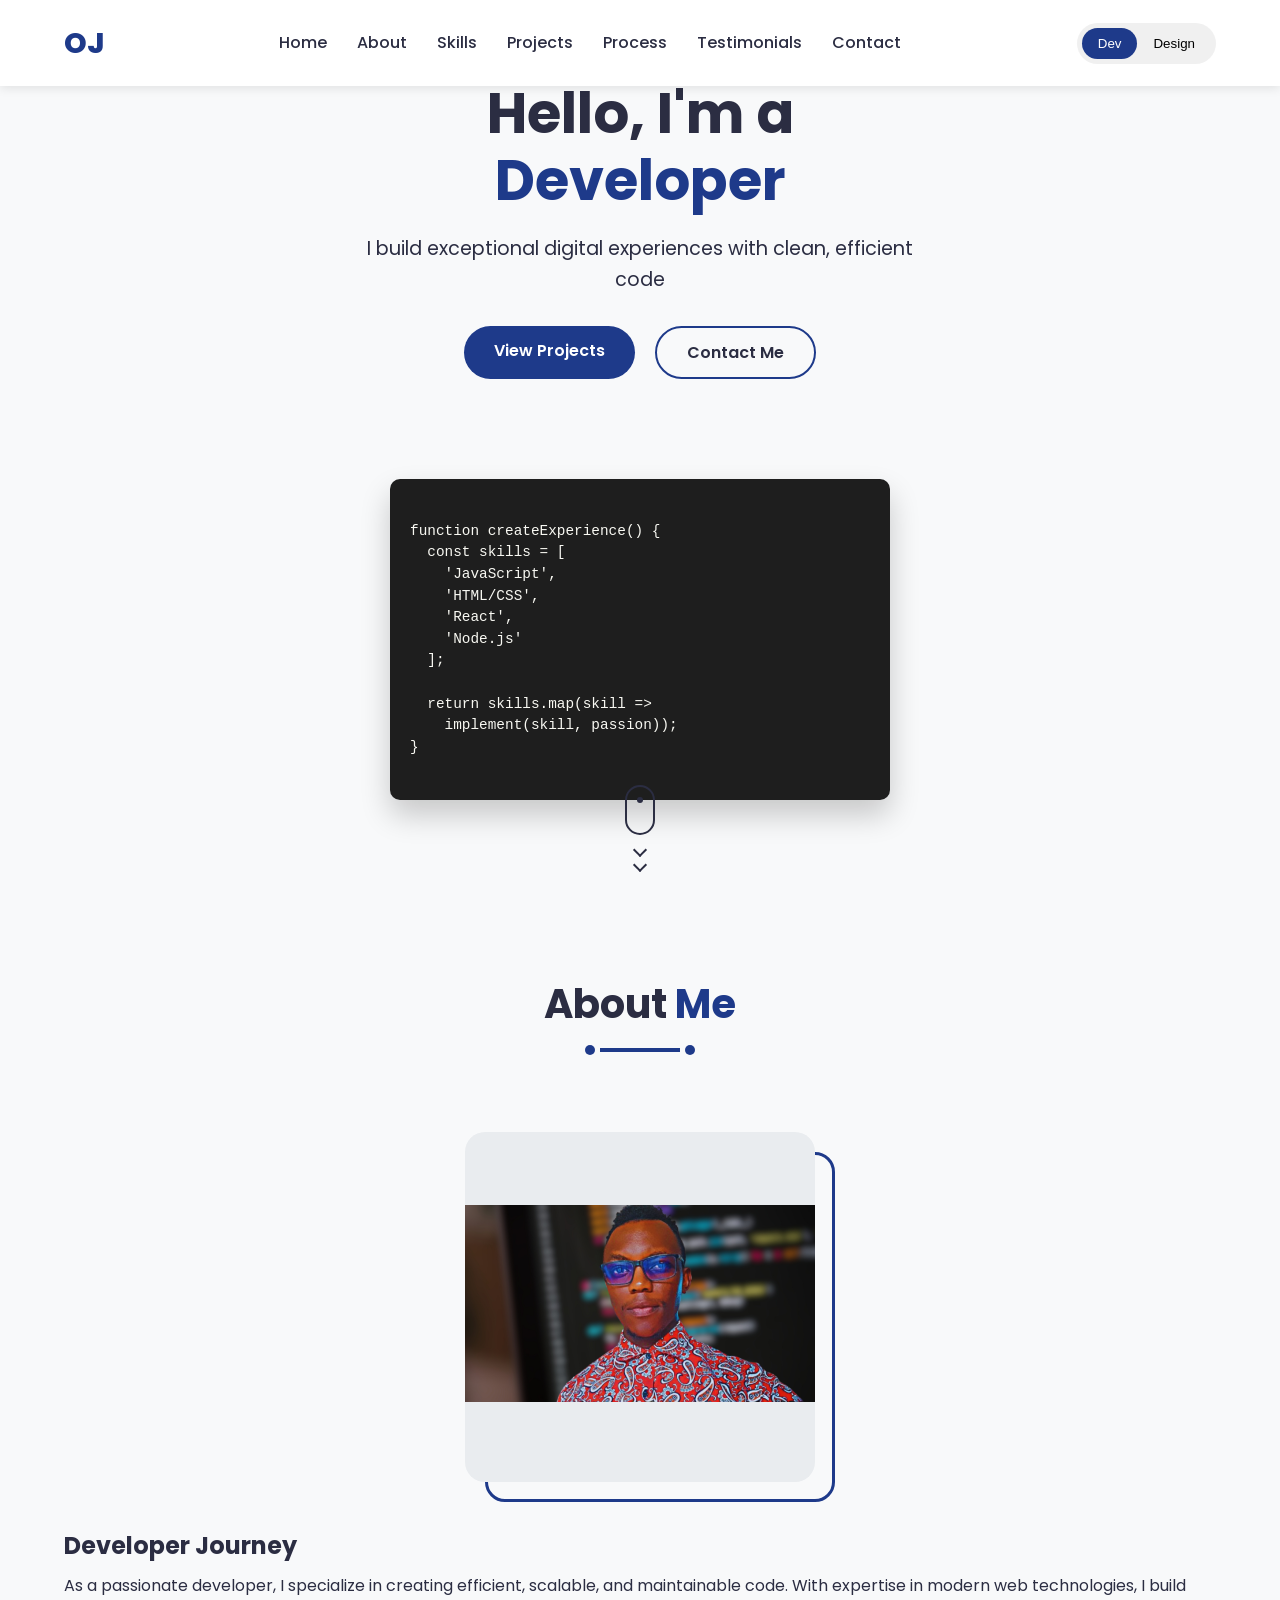
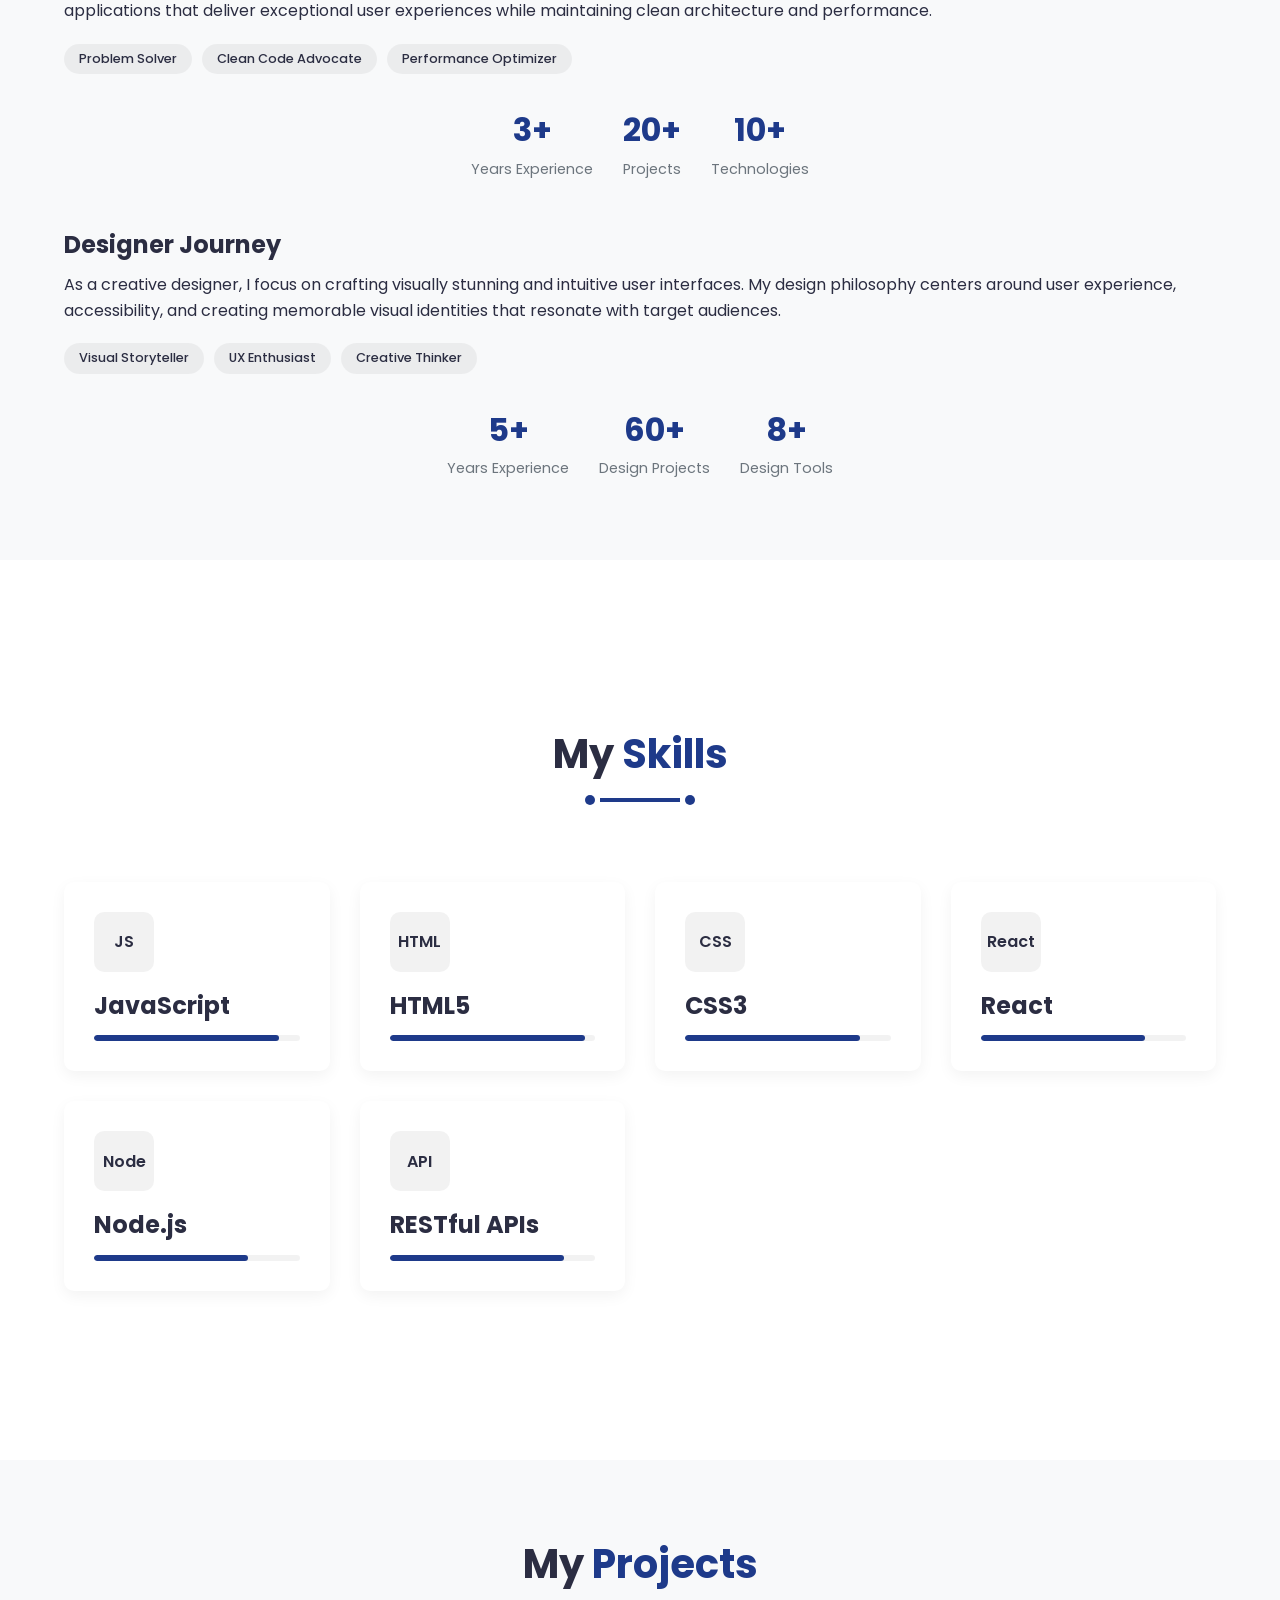
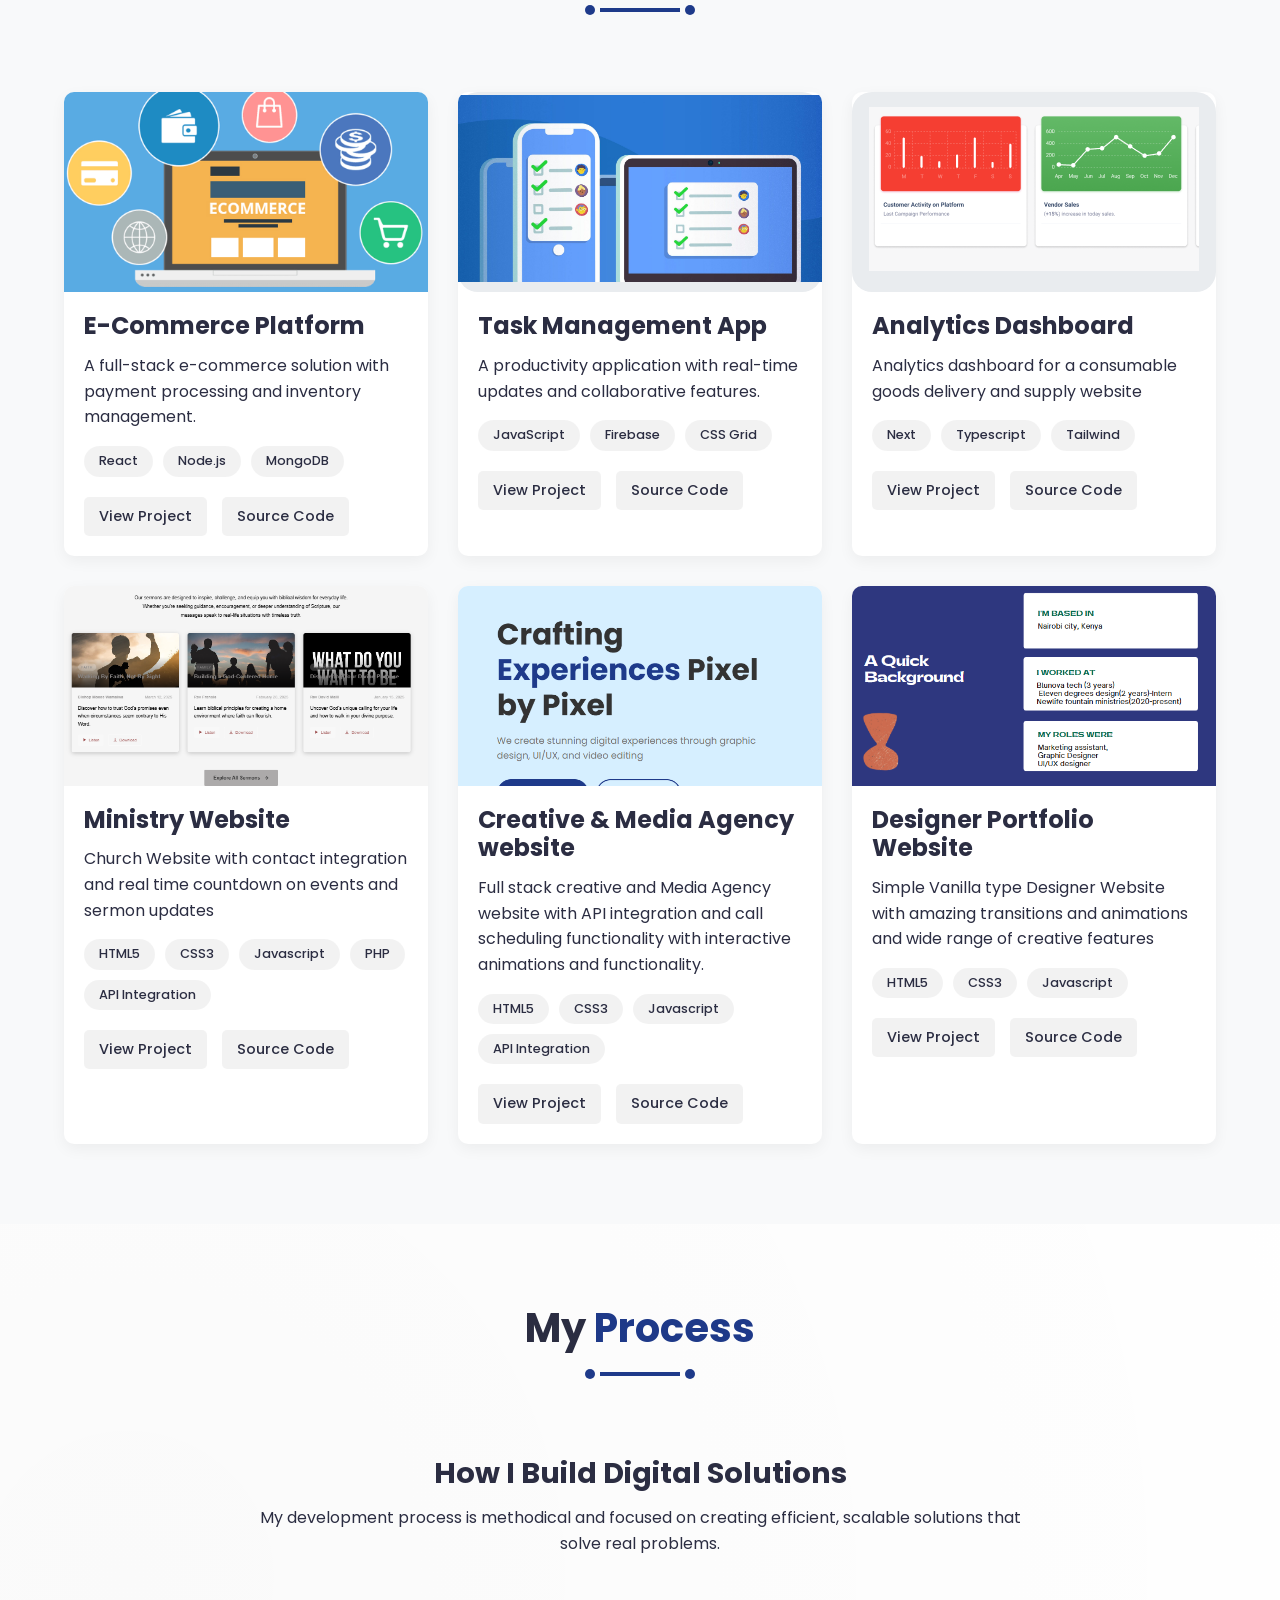
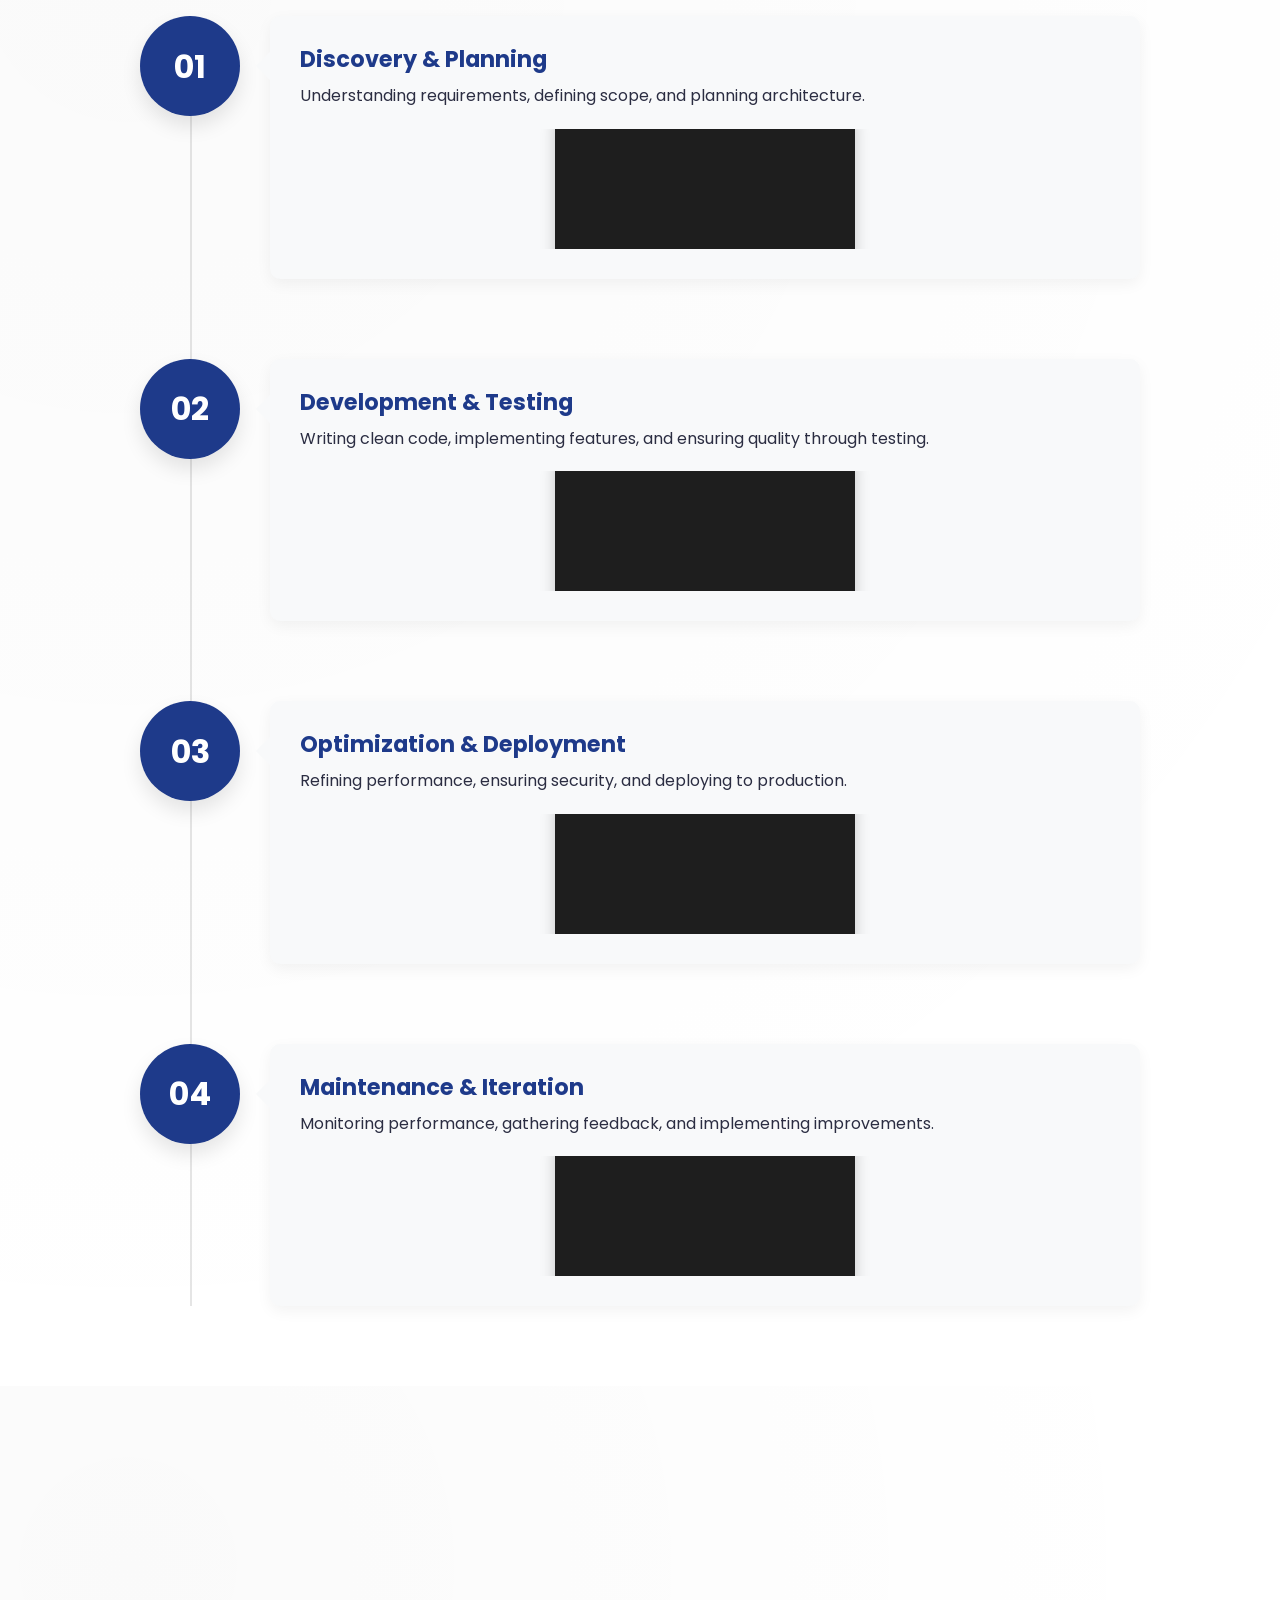
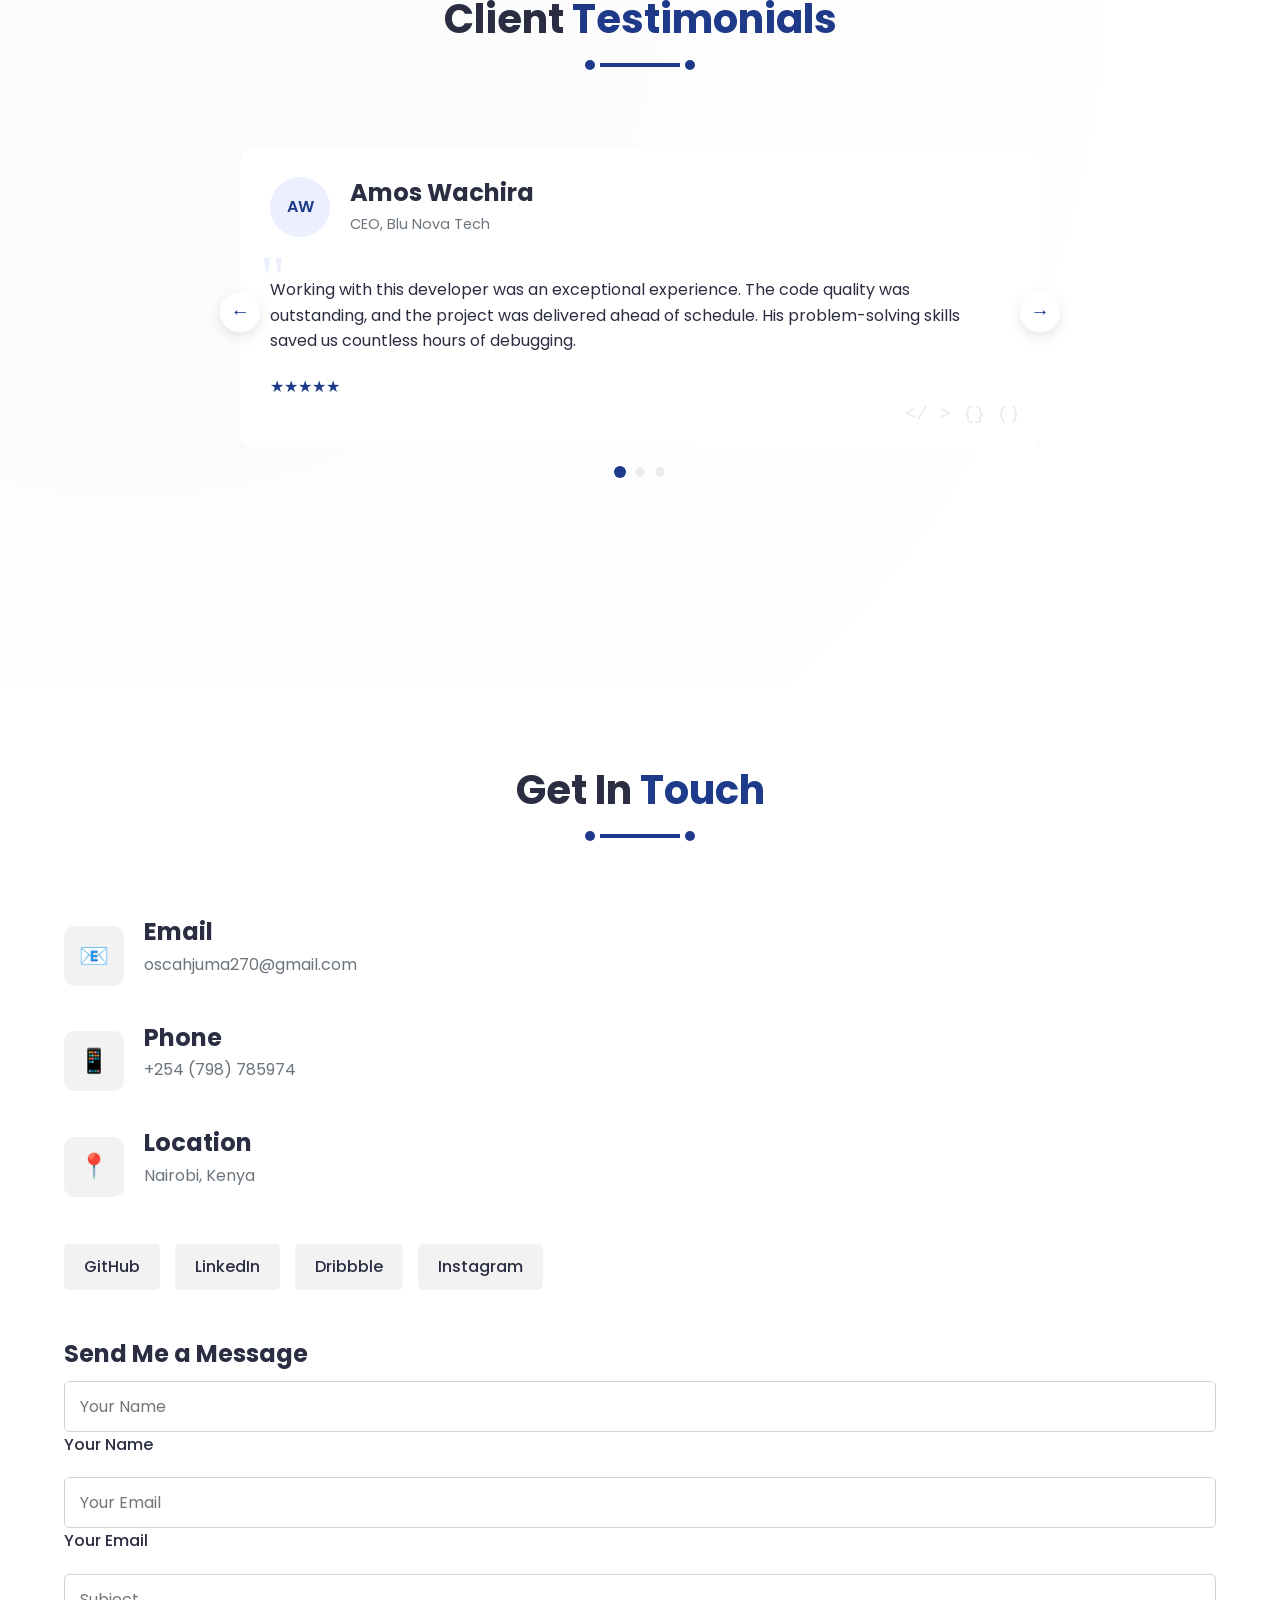
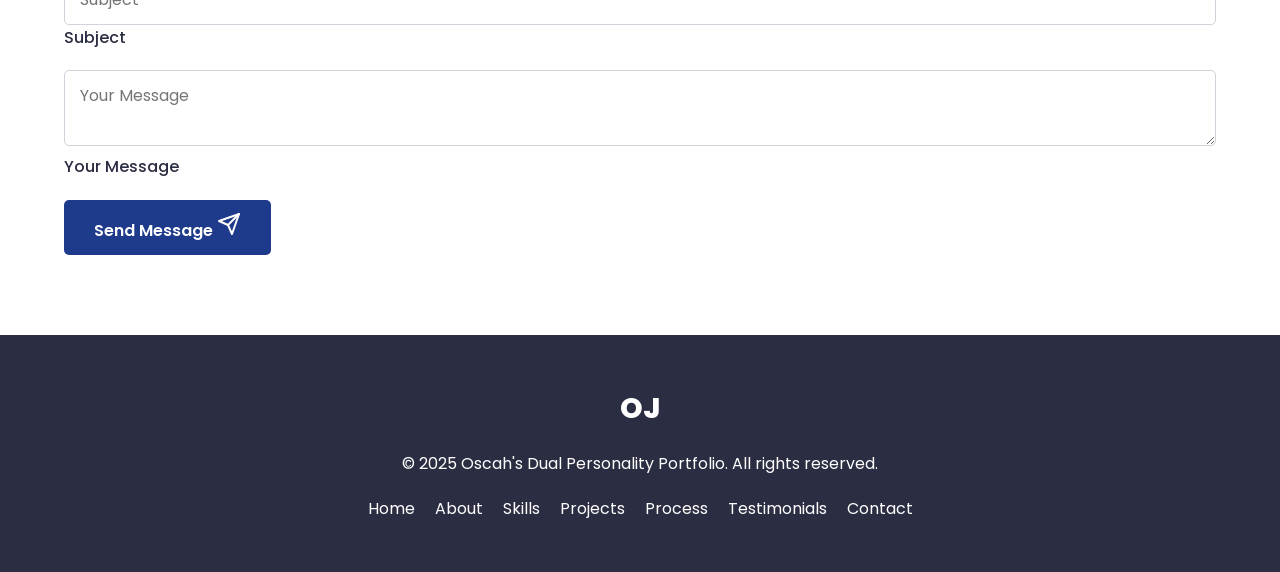
==== index.html @ 63c2fdbe "Add social accounts" ====
<!DOCTYPE html>
<html lang="en">
<head>
    <meta charset="UTF-8">
    <meta name="viewport" content="width=device-width, initial-scale=1.0">
    <title>Oscah's Dual Personality Portfolio</title>
    <link rel="stylesheet" href="./css/styles.css">
    <link rel="preconnect" href="https://fonts.googleapis.com">
    <link rel="preconnect" href="https://fonts.gstatic.com" crossorigin>
    <link href="https://fonts.googleapis.com/css2?family=Poppins:wght@300;400;500;600;700;800&display=swap" rel="stylesheet">
    <link rel="icon" href="Assets/icon/oj icon.png" type="image/png">
    <link rel="apple-touch-icon" href="Assets/icon/oj icon.png">
</head>
<body>
    <!-- Navigation -->
    <nav class="main-nav">
        <div class="logo">OJ</div>
        <div class="nav-toggle">
            <span></span>
            <span></span>
            <span></span>
        </div>
        <ul class="nav-links">
            <li><a href="#hero">Home</a></li>
            <li><a href="#about">About</a></li>
            <li><a href="#skills">Skills</a></li>
            <li><a href="#projects">Projects</a></li>
            <li><a href="#process">Process</a></li>
            <li><a href="#testimonials">Testimonials</a></li>
            <li><a href="#contact">Contact</a></li>
        </ul>
        <div class="persona-toggle">
            <button class="toggle-btn active" data-persona="developer">Dev</button>
            <button class="toggle-btn" data-persona="designer">Design</button>
        </div>
    </nav>

    <!-- Hero Section -->
    <section id="hero" class="hero-section">
        <div class="hero-content">
            <div class="hero-text developer-content active">
                <h1>Hello, I'm a <span class="highlight">Developer</span></h1>
                <p>I build exceptional digital experiences with clean, efficient code</p>
                <div class="hero-cta">
                    <a href="#projects" class="primary-btn">View Projects</a>
                    <a href="#contact" class="secondary-btn">Contact Me</a>
                </div>
            </div>
            <div class="hero-text designer-content">
                <h1>Hello, I'm a <span class="highlight">Designer</span></h1>
                <p>I craft beautiful, intuitive interfaces that users love</p>
                <div class="hero-cta">
                    <a href="#projects" class="primary-btn">View Designs</a>
                    <a href="#contact" class="secondary-btn">Contact Me</a>
                </div>
            </div>
        </div>
        <div class="hero-visual">
            <div class="developer-visual active">
                <div class="code-block">
                    <pre><code>
function createExperience() {
  const skills = [
    'JavaScript', 
    'HTML/CSS',
    'React', 
    'Node.js'
  ];
  
  return skills.map(skill => 
    implement(skill, passion));
}
                    </code></pre>
                </div>
            </div>
            <div class="designer-visual">
                <div class="design-elements">
                    <div class="color-palette">
                        <span class="color-dot" style="background-color: #ff6b6b;"></span>
                        <span class="color-dot" style="background-color: #4ecdc4;"></span>
                        <span class="color-dot" style="background-color: #ffbe0b;"></span>
                    </div>
                    <div class="shape-element"></div>
                </div>
            </div>
        </div>
        <div class="scroll-indicator">
            <div class="mouse">
                <div class="wheel"></div>
            </div>
            <div class="arrow">
                <span></span>
                <span></span>
            </div>
        </div>
    </section>

    <!-- About Section -->
    <section id="about" class="about-section">
        <div class="section-header">
            <h2>About <span class="highlight">Me</span></h2>
            <div class="section-divider"></div>
        </div>
        <div class="about-content">
            <div class="about-image">
    <div class="image-container developer-content active">
        <div class="image-placeholder">
            <span><img src="./Assets/images/developer side.png" alt="developer"></span>
        </div>
        <div class="image-decoration"></div>
    </div>
    <div class="image-container designer-content">
        <div class="image-placeholder">
            <span><img src="./Assets/images/design side.png" alt="designer"></span>
        </div>
        <div class="image-decoration designer-decoration"></div>
    </div>
</div>
                <div class="developer-content active">
                    <h3>Developer Journey</h3>
                    <p>As a passionate developer, I specialize in creating efficient, scalable, and 
                        maintainable code. With expertise in modern web technologies, I build applications 
                        that deliver exceptional user experiences while maintaining clean architecture and 
                        performance.
                    </p>
                    <div class="about-tags">
                        <span class="tag">Problem Solver</span>
                        <span class="tag">Clean Code Advocate</span>
                        <span class="tag">Performance Optimizer</span>
                    </div>
                    <div class="about-stats">
                        <div class="stat">
                            <span class="stat-number">3+</span>
                            <span class="stat-label">Years Experience</span>
                        </div>
                        <div class="stat">
                            <span class="stat-number">20+</span>
                            <span class="stat-label">Projects</span>
                        </div>
                        <div class="stat">
                            <span class="stat-number">10+</span>
                            <span class="stat-label">Technologies</span>
                        </div>
                    </div>
                </div>
                <div class="designer-content">
                    <h3>Designer Journey</h3>
                    <p>As a creative designer, I focus on crafting visually stunning and intuitive user interfaces. My design philosophy centers around user experience, accessibility, and creating memorable visual identities that resonate with target audiences.</p>
                    <div class="about-tags">
                        <span class="tag">Visual Storyteller</span>
                        <span class="tag">UX Enthusiast</span>
                        <span class="tag">Creative Thinker</span>
                    </div>
                    <div class="about-stats">
                        <div class="stat">
                            <span class="stat-number">5+</span>
                            <span class="stat-label">Years Experience</span>
                        </div>
                        <div class="stat">
                            <span class="stat-number">60+</span>
                            <span class="stat-label">Design Projects</span>
                        </div>
                        <div class="stat">
                            <span class="stat-number">8+</span>
                            <span class="stat-label">Design Tools</span>
                        </div>
                    </div>
                </div>
            </div>
        </div>
    </section>

    <!-- Skills Section -->
    <section id="skills" class="skills-section">
        <div class="section-header">
            <h2>My <span class="highlight">Skills</span></h2>
            <div class="section-divider"></div>
        </div>
        <div class="skills-content">
            <div class="developer-content active">
                <div class="skills-grid">
                    <div class="skill-card">
                        <div class="skill-icon">JS</div>
                        <h3>JavaScript</h3>
                        <div class="skill-bar">
                            <div class="skill-progress" style="width: 90%"></div>
                        </div>
                    </div>
                    <div class="skill-card">
                        <div class="skill-icon">HTML</div>
                        <h3>HTML5</h3>
                        <div class="skill-bar">
                            <div class="skill-progress" style="width: 95%"></div>
                        </div>
                    </div>
                    <div class="skill-card">
                        <div class="skill-icon">CSS</div>
                        <h3>CSS3</h3>
                        <div class="skill-bar">
                            <div class="skill-progress" style="width: 85%"></div>
                        </div>
                    </div>
                    <div class="skill-card">
                        <div class="skill-icon">React</div>
                        <h3>React</h3>
                        <div class="skill-bar">
                            <div class="skill-progress" style="width: 80%"></div>
                        </div>
                    </div>
                    <div class="skill-card">
                        <div class="skill-icon">Node</div>
                        <h3>Node.js</h3>
                        <div class="skill-bar">
                            <div class="skill-progress" style="width: 75%"></div>
                        </div>
                    </div>
                    <div class="skill-card">
                        <div class="skill-icon">API</div>
                        <h3>RESTful APIs</h3>
                        <div class="skill-bar">
                            <div class="skill-progress" style="width: 85%"></div>
                        </div>
                    </div>
                </div>
            </div>
            <div class="designer-content">
                <div class="skills-grid">
                    <div class="skill-card">
                        <div class="skill-icon">UI</div>
                        <h3>UI Design</h3>
                        <div class="skill-bar">
                            <div class="skill-progress" style="width: 90%"></div>
                        </div>
                    </div>
                    <div class="skill-card">
                        <div class="skill-icon">UX</div>
                        <h3>UX Research</h3>
                        <div class="skill-bar">
                            <div class="skill-progress" style="width: 85%"></div>
                        </div>
                    </div>
                    <div class="skill-card">
                        <div class="skill-icon">Fg</div>
                        <h3>Figma</h3>
                        <div class="skill-bar">
                            <div class="skill-progress" style="width: 95%"></div>
                        </div>
                    </div>
                    <div class="skill-card">
                        <div class="skill-icon">Ps</div>
                        <h3>Photoshop</h3>
                        <div class="skill-bar">
                            <div class="skill-progress" style="width: 80%"></div>
                        </div>
                    </div>
                    <div class="skill-card">
                        <div class="skill-icon">Ty</div>
                        <h3>Typography</h3>
                        <div class="skill-bar">
                            <div class="skill-progress" style="width: 85%"></div>
                        </div>
                    </div>
                    <div class="skill-card">
                        <div class="skill-icon">Br</div>
                        <h3>Branding</h3>
                        <div class="skill-bar">
                            <div class="skill-progress" style="width: 75%"></div>
                        </div>
                    </div>
                </div>
            </div>
        </div>
    </section>

    <!-- Projects Section -->
    <section id="projects" class="projects-section">
        <div class="section-header">
            <h2>My <span class="highlight">Projects</span></h2>
            <div class="section-divider"></div>
        </div>
        <div class="projects-content">
            <div class="developer-content active">
                <div class="projects-grid">
                    <div class="project-card">
                        <div class="project-image">
                            <div class="image-placeholder">
                                <span><img src="./Assets/images/projects/ecommerce.jpg" alt="ecommerce"></span>
                            </div>
                        </div>
                        <div class="project-info">
                            <h3>E-Commerce Platform</h3>
                            <p>A full-stack e-commerce solution with payment processing and inventory management.</p>
                            <div class="project-tags">
                                <span class="tag">React</span>
                                <span class="tag">Node.js</span>
                                <span class="tag">MongoDB</span>
                            </div>
                            <div class="project-links">
                                <a href="#" class="project-link">View Project</a>
                                <a href="#" class="project-link">Source Code</a>
                            </div>
                        </div>
                    </div>
                    <div class="project-card">
                        <div class="project-image">
                            <div class="image-placeholder">
                                <span><img src="./Assets/images/projects/tasks.jpg" alt=""></span>
                            </div>
                        </div>
                        <div class="project-info">
                            <h3>Task Management App</h3>
                            <p>A productivity application with real-time updates and collaborative features.</p>
                            <div class="project-tags">
                                <span class="tag">JavaScript</span>
                                <span class="tag">Firebase</span>
                                <span class="tag">CSS Grid</span>
                            </div>
                            <div class="project-links">
                                <a href="#" class="project-link">View Project</a>
                                <a href="#" class="project-link">Source Code</a>
                            </div>
                        </div>
                    </div>
                    <div class="project-card">
                        <div class="project-image">
                            <div class="image-placeholder">
                                <span><img src="Assets/images/projects/analytics.png" alt=""></span>
                            </div>
                        </div>
                        <div class="project-info">
                            <h3>Analytics Dashboard</h3>
                            <p>Analytics dashboard for a consumable goods delivery and supply website</p>
                            <div class="project-tags">
                                <span class="tag">Next</span>
                                <span class="tag">Typescript</span>
                                <span class="tag">Tailwind</span>
                            </div>
                            <div class="project-links">
                                <a href="#" class="project-link">View Project</a>
                                <a href="#" class="project-link">Source Code</a>
                            </div>
                        </div>
                    </div>
                    <div class="project-card">
                        <div class="project-image">
                            <div class="image-placeholder">
                                <span><img src="Assets/images/projects/church1.png" alt=""></span>
                            </div>
                        </div>
                        <div class="project-info">
                            <h3>Ministry Website</h3>
                            <p>Church Website with contact integration and real time countdown on events and sermon updates</p>
                            <div class="project-tags">
                                <span class="tag">HTML5</span>
                                <span class="tag">CSS3</span>
                                <span class="tag">Javascript</span>
                                <span class="tag">PHP</span>
                                <span class="tag">API Integration</span>
                            </div>
                            <div class="project-links">
                                <a href="#" class="project-link">View Project</a>
                                <a href="#" class="project-link">Source Code</a>
                            </div>
                        </div>
                    </div>
                    <div class="project-card">
                        <div class="project-image">
                            <div class="image-placeholder">
                                <span><img src="Assets/images/projects/pux.png" alt=""></span>
                            </div>
                        </div>
                        <div class="project-info">
                            <h3>Creative & Media Agency website</h3>
                            <p>Full stack creative and Media Agency website with API integration and call scheduling functionality
                                with interactive animations and functionality.
                            </p>
                            <div class="project-tags">
                                <span class="tag">HTML5</span>
                                <span class="tag">CSS3</span>
                                <span class="tag">Javascript</span>
                                <span class="tag">API Integration</span>
                            </div>
                            <div class="project-links">
                                <a href="#" class="project-link">View Project</a>
                                <a href="#" class="project-link">Source Code</a>
                            </div>
                        </div>
                    </div>
                    <div class="project-card">
                        <div class="project-image">
                            <div class="image-placeholder">
                                <span><img src="Assets/images/projects/portfolio.png" alt=""></span>
                            </div>
                        </div>
                        <div class="project-info">
                            <h3>Designer Portfolio Website</h3>
                            <p>Simple Vanilla type Designer Website with amazing transitions and animations and wide range of creative features

                            </p>
                            <div class="project-tags">
                                <span class="tag">HTML5</span>
                                <span class="tag">CSS3</span>
                                <span class="tag">Javascript</span>
                            </div>
                            <div class="project-links">
                                <a href="#" class="project-link">View Project</a>
                                <a href="#" class="project-link">Source Code</a>
                            </div>
                        </div>
                    </div>
                </div>
            </div>
            <div class="designer-content">
                <div class="projects-grid">
                    <div class="project-card">
                        <div class="project-image">
                            <div class="image-placeholder">
                                <span><img src="Assets/images/projects/neemashop.png" alt=""></span>
                            </div>
                        </div>
                        <div class="project-info">
                            <h3>Mobile App UI Design</h3>
                            <p>A comprehensive UI design for an E-Commerce mobile application.</p>
                            <div class="project-tags">
                                <span class="tag">UI Design</span>
                                <span class="tag">Figma</span>
                                <span class="tag">Prototyping</span>
                            </div>
                            <div class="project-links">
                                <a href="#" class="project-link">View Design</a>
                                <a href="#" class="project-link">Case Study</a>
                            </div>
                        </div>
                    </div>
                    <div class="project-card">
                        <div class="project-image">
                            <div class="image-placeholder">
                                <span><img src="Assets/images/projects/image.png" alt=""></span>
                            </div>
                        </div>
                        <div class="project-info">
                            <h3>Brand Identity</h3>
                            <p>Complete brand identity design for a sustainable Creative & Media Agency.</p>
                            <div class="project-tags">
                                <span class="tag">Branding</span>
                                <span class="tag">Logo Design</span>
                                <span class="tag">Typography</span>
                            </div>
                            <div class="project-links">
                                <a href="#" class="project-link">View Design</a>
                                <a href="#" class="project-link">Case Study</a>
                            </div>
                        </div>
                    </div>
                    <div class="project-card">
                        <div class="project-image">
                            <div class="image-placeholder">
                                <span><img src="Assets/images/projects/church1.png" alt=""></span>
                            </div>
                        </div>
                        <div class="project-info">
                            <h3>Ministry Website Redesign</h3>
                            <p>UX/UI redesign for a church platform focusing on better congregation interactivity and participation
                                
                            </p>
                            <div class="project-tags">
                                <span class="tag">UX Research</span>
                                <span class="tag">Wireframing</span>
                                <span class="tag">UI Design</span>
                            </div>
                            <div class="project-links">
                                <a href="#" class="project-link">View Design</a>
                                <a href="#" class="project-link">Case Study</a>
                            </div>
                        </div>
                    </div>
                    <div class="project-card">
                        <div class="project-image">
                            <div class="image-placeholder">
                                <span><img src="Assets/images/projects/witz2.png" alt=""></span>
                            </div>
                        </div>
                        <div class="project-info">
                            <h3>Consumable goods supply chain web design</h3>
                            <p>UX/UI design for a consumable goods supply chain website connecting suppliers to vendors and customers
                                with ease in interactivity for the customer and well laid customer journey throughout the website.   
                            </p>
                            <div class="project-tags">
                                <span class="tag">UX Research</span>
                                <span class="tag">Wireframing</span>
                                <span class="tag">UI Design</span>
                            </div>
                            <div class="project-links">
                                <a href="#" class="project-link">View Design</a>
                                <a href="#" class="project-link">Case Study</a>
                            </div>
                        </div>
                    </div>
                    <div class="project-card">
                        <div class="project-image">
                            <div class="image-placeholder">
                                <span><img src="./Assets/images/projects/coming.png" alt=""></span>
                            </div>
                        </div>
                        <div class="project-info">
                            <h3>Custom Poster design</h3>
                            <p>Poster for crypto service web outlining the coming soon of the network through an engaging modern style 
                                custom tailored poster - NO TEMPLATE.     
                            </p>
                            <div class="project-tags">
                                <span class="tag">Graphic Design</span>
                                <span class="tag">Branding</span>
                                <span class="tag">Infographics</span>
                            </div>
                            <div class="project-links">
                                <a href="#" class="project-link">View Design</a>
                                <a href="#" class="project-link">Case Study</a>
                            </div>
                        </div>
                    </div>
                    <div class="project-card">
                        <div class="project-image">
                            <div class="image-placeholder">
                                <span><img src="Assets/images/projects/RDK-jpg.jpg" alt=""></span>
                            </div>
                        </div>
                        <div class="project-info">
                            <h3>Logo Design</h3>
                            <p>Custom tailored logo for a digital rural program website that speaks out it's message
                                to the masses.     
                            </p>
                            <div class="project-tags">
                                <span class="tag">Logo Design</span>
                                <span class="tag">Branding</span>
                                <span class="tag">Graphic Design</span>
                            </div>
                            <div class="project-links">
                                <a href="#" class="project-link">View Design</a>
                                <a href="#" class="project-link">Case Study</a>
                            </div>
                        </div>
                    </div>
                    <div class="project-card">
                        <div class="project-image">
                            <div class="image-placeholder">
                                <span><img src="Assets/images/projects/1.png" alt=""></span>
                            </div>
                        </div>
                        <div class="project-info">
                            <h3>Campaign Poster Design</h3>
                            <p>Multiple campaign poster designs for a hunger hero challenge to ensure no child goes to bed 
                                hungry.     
                            </p>
                            <div class="project-tags">
                                <span class="tag">Graphic Design</span>
                                <span class="tag">Branding</span>
                                <span class="tag">Social Campaign</span>
                            </div>
                            <div class="project-links">
                                <a href="#" class="project-link">View Design</a>
                                <a href="#" class="project-link">Case Study</a>
                            </div>
                        </div>
                    </div>
                    <div class="project-card">
                        <div class="project-image">
                            <div class="image-placeholder">
                                <span><img src="Assets/images/projects/dashboard2.png" alt=""></span>
                            </div>
                        </div>
                        <div class="project-info">
                            <h3>Vendor Dashboard</h3>
                            <p>UI/UX for a vendor dashboard for a supply chain website with modern chart trends and 
                                personalized suggestions based on usage and efficiency.     
                            </p>
                            <div class="project-tags">
                                <span class="tag">UI/UX Design</span>
                                <span class="tag">Prototyping</span>
                                <span class="tag">UX Research</span>
                            </div>
                            <div class="project-links">
                                <a href="#" class="project-link">View Design</a>
                                <a href="#" class="project-link">Case Study</a>
                            </div>
                        </div>
                    </div>
                </div>
            </div>
        </div>
    </section>

    <!-- Work Process Section -->
    <section id="process" class="process-section">
        <div class="section-header">
            <h2>My <span class="highlight">Process</span></h2>
            <div class="section-divider"></div>
        </div>
        <div class="process-content">
            <!-- Developer Process -->
            <div class="developer-content active">
                <div class="process-intro">
                    <h3>How I Build Digital Solutions</h3>
                    <p>My development process is methodical and focused on creating efficient, scalable 
                        solutions that solve real problems.
                    </p>
                </div>
                <div class="process-timeline">
                    <div class="process-step" data-step="1">
                        <div class="step-number">01</div>
                        <div class="step-content">
                            <h4>Discovery & Planning</h4>
                            <p>Understanding requirements, defining scope, and planning architecture.</p>
                            <div class="step-icon">
                                <div class="code-snippet">
                                    <span class="code-line">function planProject() {</span>
                                    <span class="code-line">  analyze(requirements);</span>
                                    <span class="code-line">  define(architecture);</span>
                                    <span class="code-line">}</span>
                                </div>
                            </div>
                        </div>
                    </div>
                    <div class="process-step" data-step="2">
                        <div class="step-number">02</div>
                        <div class="step-content">
                            <h4>Development & Testing</h4>
                            <p>Writing clean code, implementing features, and ensuring quality through testing.</p>
                            <div class="step-icon">
                                <div class="code-snippet">
                                    <span class="code-line">function buildFeature() {</span>
                                    <span class="code-line">  writeCode();</span>
                                    <span class="code-line">  runTests();</span>
                                    <span class="code-line">}</span>
                                </div>
                            </div>
                        </div>
                    </div>
                    <div class="process-step" data-step="3">
                        <div class="step-number">03</div>
                        <div class="step-content">
                            <h4>Optimization & Deployment</h4>
                            <p>Refining performance, ensuring security, and deploying to production.</p>
                            <div class="step-icon">
                                <div class="code-snippet">
                                    <span class="code-line">function deployProject() {</span>
                                    <span class="code-line">  optimize(performance);</span>
                                    <span class="code-line">  launch(product);</span>
                                    <span class="code-line">}</span>
                                </div>
                            </div>
                        </div>
                    </div>
                    <div class="process-step" data-step="4">
                        <div class="step-number">04</div>
                        <div class="step-content">
                            <h4>Maintenance & Iteration</h4>
                            <p>Monitoring performance, gathering feedback, and implementing improvements.</p>
                            <div class="step-icon">
                                <div class="code-snippet">
                                    <span class="code-line">function evolveProduct() {</span>
                                    <span class="code-line">  gatherFeedback();</span>
                                    <span class="code-line">  implementUpdates();</span>
                                    <span class="code-line">}</span>
                                </div>
                            </div>
                        </div>
                    </div>
                </div>
            </div>

            <!-- Designer Process -->
            <div class="designer-content">
                <div class="process-intro">
                    <h3>How I Create Visual Experiences</h3>
                    <p>My design process is creative and user-centered, focusing on crafting beautiful experiences
                         that connect with audiences.
                        </p>
                </div>
                <div class="process-timeline">
                    <div class="process-step" data-step="1">
                        <div class="step-number">01</div>
                        <div class="step-content">
                            <h4>Research & Inspiration</h4>
                            <p>Understanding users, exploring trends, and gathering inspiration.</p>
                            <div class="step-icon">
                                <div class="design-element">
                                    <div class="mood-board">
                                        <span class="inspiration-dot" style="background-color: #ff6b6b;"></span>
                                        <span class="inspiration-dot" style="background-color: #4ecdc4;"></span>
                                        <span class="inspiration-dot" style="background-color: #ffbe0b;"></span>
                                        <span class="inspiration-square"></span>
                                    </div>
                                </div>
                            </div>
                        </div>
                    </div>
                    <div class="process-step" data-step="2">
                        <div class="step-number">02</div>
                        <div class="step-content">
                            <h4>Sketching & Wireframing</h4>
                            <p>Exploring ideas, creating wireframes, and establishing information architecture.</p>
                            <div class="step-icon">
                                <div class="design-element">
                                    <div class="wireframe">
                                        <div class="wireframe-header"></div>
                                        <div class="wireframe-content">
                                            <div class="wireframe-block"></div>
                                            <div class="wireframe-block"></div>
                                        </div>
                                    </div>
                                </div>
                            </div>
                        </div>
                    </div>
                    <div class="process-step" data-step="3">
                        <div class="step-number">03</div>
                        <div class="step-content">
                            <h4>Visual Design & Prototyping</h4>
                            <p>Creating visual designs, refining UI elements, and building interactive prototypes.</p>
                            <div class="step-icon">
                                <div class="design-element">
                                    <div class="prototype">
                                        <div class="prototype-screen"></div>
                                        <div class="prototype-button"></div>
                                    </div>
                                </div>
                            </div>
                        </div>
                    </div>
                    <div class="process-step" data-step="4">
                        <div class="step-number">04</div>
                        <div class="step-content">
                            <h4>Testing & Refinement</h4>
                            <p>Gathering user feedback, making improvements, and finalizing designs.</p>
                            <div class="step-icon">
                                <div class="design-element">
                                    <div class="feedback-element">
                                        <div class="feedback-circle"></div>
                                        <div class="feedback-line"></div>
                                    </div>
                                </div>
                            </div>
                        </div>
                    </div>
                </div>
            </div>
        </div>
    </section>

    <!-- Testimonials Section -->
    <section id="testimonials" class="testimonials-section">
        <div class="section-header">
            <h2>Client <span class="highlight">Testimonials</span></h2>
            <div class="section-divider"></div>
        </div>
        <div class="testimonials-content">
            <div class="developer-content active">
                <div class="testimonials-container">
                    <div class="testimonial-controls">
                        <button class="testimonial-arrow prev-testimonial">←</button>
                        <button class="testimonial-arrow next-testimonial">→</button>
                    </div>
                    <div class="testimonials-slider">
                        <div class="testimonial-card active">
                            <div class="testimonial-header">
                                <div class="testimonial-avatar">
                                    <div class="avatar-placeholder">AW</div>
                                </div>
                                <div class="testimonial-meta">
                                    <h3>Amos Wachira</h3>
                                    <p>CEO, Blu Nova Tech</p>
                                </div>
                            </div>
                            <div class="testimonial-body">
                                <div class="testimonial-quote">"</div>
                                <p>Working with this developer was an exceptional experience. The code quality was 
                                    outstanding, and the project was delivered ahead of schedule. His problem-solving
                                     skills saved us countless hours of debugging.
                                    </p>
                                <div class="testimonial-rating">
                                    <span>★</span><span>★</span><span>★</span><span>★</span><span>★</span>
                                </div>
                            </div>
                            <div class="testimonial-code-decoration">
                                <span>&lt;/<span>
                                <span>></span>
                                <span>{}</span>
                                <span>()</span>
                            </div>
                        </div>
                        <div class="testimonial-card">
                            <div class="testimonial-header">
                                <div class="testimonial-avatar">
                                    <div class="avatar-placeholder">SN</div>
                                </div>
                                <div class="testimonial-meta">
                                    <h3>Stella</h3>
                                    <p>Product Manager, OCN</p>
                                </div>
                            </div>
                            <div class="testimonial-body">
                                <div class="testimonial-quote">"</div>
                                <p>The developer's attention to detail and commitment to clean, maintainable code was
                                     impressive. He not only met our requirements but also suggested improvements
                                      that enhanced the overall product.</p>
                                <div class="testimonial-rating">
                                    <span>★</span><span>★</span><span>★</span><span>★</span><span>★</span>
                                </div>
                            </div>
                            <div class="testimonial-code-decoration">
                                <span>&lt;/<span>
                                <span>></span>
                                <span>{}</span>
                                <span>()</span>
                            </div>
                        </div>
                        <div class="testimonial-card">
                            <div class="testimonial-header">
                                <div class="testimonial-avatar">
                                    <div class="avatar-placeholder">EW</div>
                                </div>
                                <div class="testimonial-meta">
                                    <h3>Edward</h3>
                                    <p>Software Engineer</p>
                                </div>
                            </div>
                            <div class="testimonial-body">
                                <div class="testimonial-quote">"</div>
                                <p>I've worked with many developers, but few have the technical expertise and communication
                                     skills that this developer possesses. He transformed our complex requirements into
                                      elegant, efficient code.</p>
                                <div class="testimonial-rating">
                                    <span>★</span><span>★</span><span>★</span><span>★</span><span>★</span>
                                </div>
                            </div>
                            <div class="testimonial-code-decoration">
                                <span>&lt;/<span>
                                <span>></span>
                                <span>{}</span>
                                <span>()</span>
                            </div>
                        </div>
                    </div>
                    <div class="testimonial-dots">
                        <span class="dot active" data-index="0"></span>
                        <span class="dot" data-index="1"></span>
                        <span class="dot" data-index="2"></span>
                    </div>
                </div>
            </div>
            <div class="designer-content">
                <div class="testimonials-grid">
                    <div class="designer-testimonial">
                        <div class="designer-testimonial-content">
                            <div class="designer-quote-mark">❝</div>
                            <p>The designer's creative vision completely transformed our brand. His ability to understand
                                 our values and translate them into visual elements was remarkable.</p>
                            <div class="designer-client-info">
                                <div class="designer-client-avatar">
                                    <div class="avatar-placeholder">DM</div>
                                </div>
                                <div>
                                    <h3>Dennis Mugambi</h3>
                                    <p>Rural Digital Kenya</p>
                                </div>
                            </div>
                        </div>
                        <div class="designer-testimonial-decoration"></div>
                    </div>
                    <div class="designer-testimonial">
                        <div class="designer-testimonial-content">
                            <div class="designer-quote-mark">❝</div>
                            <p>Working with this designer was a game-changer for our product. His user-centered 
                                approach and attention to detail resulted in a significant increase in user engagement.</p>
                            <div class="designer-client-info">
                                <div class="designer-client-avatar">
                                    <div class="avatar-placeholder">TG</div>
                                </div>
                                <div>
                                    <h3>Titus Gicharu</h3>
                                    <p>Founder, Brandlogs</p>
                                </div>
                            </div>
                        </div>
                        <div class="designer-testimonial-decoration"></div>
                    </div>
                    <div class="designer-testimonial">
                        <div class="designer-testimonial-content">
                            <div class="designer-quote-mark">❝</div>
                            <p>The designer's innovative approach to our website redesign exceeded all expectations.
                                 He has a unique ability to balance aesthetics with functionality.</p>
                            <div class="designer-client-info">
                                <div class="designer-client-avatar">
                                    <div class="avatar-placeholder">MW</div>
                                </div>
                                <div>
                                    <h3>Moses Wamalwa</h3>
                                    <p>Bishop, Newlife Fountain Ministries</p>
                                </div>
                            </div>
                        </div>
                        <div class="designer-testimonial-decoration"></div>
                    </div>
                </div>
            </div>
        </div>
    </section>

    <!-- Contact Section -->
    <section id="contact" class="contact-section">
        <div class="section-header">
            <h2>Get In <span class="highlight">Touch</span></h2>
            <div class="section-divider"></div>
        </div>
        <div class="contact-content">
            <div class="contact-info">
                <div class="contact-item">
                    <div class="contact-icon">📧</div>
                    <div class="contact-detail">
                        <h3>Email</h3>
                        <p>oscahjuma270@gmail.com</p>
                    </div>
                </div>
                <div class="contact-item">
                    <div class="contact-icon">📱</div>
                    <div class="contact-detail">
                        <h3>Phone</h3>
                        <p>+254 (798) 785974</p>
                    </div>
                </div>
                <div class="contact-item">
                    <div class="contact-icon">📍</div>
                    <div class="contact-detail">
                        <h3>Location</h3>
                        <p>Nairobi, Kenya</p>
                    </div>
                </div>
                <div class="social-links">
                    <a href="https://github.com/Oscah-jay" class="social-link">GitHub</a>
                    <a href="https://www.linkedin.com/in/oscah-juma-042295226/" class="social-link">LinkedIn</a>
                    <a href="https://dribbble.com/proph-fet" class="social-link">Dribbble</a>
                    <a href="https://www.instagram.com/proph_fet/" class="social-link">Instagram</a>
                </div>
            </div>

            <div class="contact-form slide-in-right">
                <h3>Send Me a Message</h3>
                <form id="contact-form" action="https://api.web3forms.com/submit" method="POST">
                    <input type="hidden" name="access_key" value="4dac1c3b-9e16-401f-9373-75c055b75afa">
                    
                    <input type="hidden" name="subject" value="New Contact Form Submission from your Portfolio">
                    
                    <input type="hidden" name="redirect" value="https://web3forms.com/success">
                    
                    <!-- Honeypot field to prevent spam -->
                    <input type="checkbox" name="botcheck" class="hidden" style="display: none;">
                    
                    <div class="form-group">
                        <input type="text" id="name" name="name" placeholder="Your Name" required>
                        <label for="name">Your Name</label>
                    </div>
                    <div class="form-group">
                        <input type="email" id="email" name="email" placeholder="Your Email" required>
                        <label for="email">Your Email</label>
                    </div>
                    <div class="form-group">
                        <input type="text" id="subject-field" name="subject-field" placeholder="Subject" required>
                        <label for="subject-field">Subject</label>
                    </div>
                    <div class="form-group">
                        <textarea id="message" name="message" placeholder="Your Message" required></textarea>
                        <label for="message">Your Message</label>
                    </div>
                    <div id="form-status" class="form-status"></div>
                    <button type="submit" class="submit-button">
                        <span>Send Message</span>
                        <svg xmlns="http://www.w3.org/2000/svg" width="24" height="24" viewBox="0 0 24 24" fill="none" stroke="currentColor" stroke-width="2" stroke-linecap="round" stroke-linejoin="round"><line x1="22" y1="2" x2="11" y2="13"></line><polygon points="22 2 15 22 11 13 2 9 22 2"></polygon></svg>
                    </button>
                </form>
            </div>
            </div>
        </div>
    </section>

    <!-- Footer -->
    <footer class="main-footer">
        <div class="footer-content">
            <div class="footer-logo">OJ</div>
            <p class="copyright">© 2025 Oscah's Dual Personality Portfolio. All rights reserved.</p>
            <div class="footer-links">
                <a href="#hero">Home</a>
                <a href="#about">About</a>
                <a href="#skills">Skills</a>
                <a href="#projects">Projects</a>
                <a href="#process">Process</a>
                <a href="#testimonials">Testimonials</a>
                <a href="#contact">Contact</a>
            </div>
        </div>
    </footer>

    <script src="./js/script.js"></script>
</body>
</html>
---- css/styles.css ----
/* Base Styles */
:root {
  /* Common Variables */
  --font-primary: "Poppins", sans-serif;
  --transition-slow: 0.5s cubic-bezier(0.65, 0, 0.35, 1);
  --transition-medium: 0.3s cubic-bezier(0.65, 0, 0.35, 1);
  --transition-fast: 0.2s cubic-bezier(0.65, 0, 0.35, 1);

  /* Developer Mode Variables */
  --dev-primary: #1e3a8a;
  --dev-secondary: #3a0ca3;
  --dev-accent: #4cc9f0;
  --dev-text: #2b2d42;
  --dev-background: #f8f9fa;
  --dev-card-bg: #ffffff;

  /* Designer Mode Variables */
  --design-primary: #ff6b6b;
  --design-secondary: #f06595;
  --design-accent: #ffd166;
  --design-text: #2b2d42;
  --design-background: #f8f9fa;
  --design-card-bg: #ffffff;

  /* Active Theme (default: developer) */
  --primary: var(--dev-primary);
  --secondary: var(--dev-secondary);
  --accent: var(--dev-accent);
  --text: var(--dev-text);
  --background: var(--dev-background);
  --card-bg: var(--dev-card-bg);
}

* {
  margin: 0;
  padding: 0;
  box-sizing: border-box;
}

html {
  scroll-behavior: smooth;
  font-size: 16px;
}

body {
  font-family: var(--font-primary);
  color: var(--text);
  background-color: var(--background);
  line-height: 1.6;
  overflow-x: hidden;
  width: 100%;
  max-width: 100%;
}

a {
  text-decoration: none;
  color: inherit;
}

ul {
  list-style: none;
}

img {
  max-width: 100%;
  height: auto;
}

/* Typography */
h1,
h2,
h3,
h4,
h5,
h6 {
  font-weight: 700;
  line-height: 1.2;
}

h1 {
  font-size: 3.5rem;
  margin-bottom: 1rem;
}

h2 {
  font-size: 2.5rem;
  margin-bottom: 1rem;
}

h3 {
  font-size: 1.5rem;
  margin-bottom: 0.75rem;
}

p {
  margin-bottom: 1rem;
}

.highlight {
  color: var(--primary);
}

/* Layout */
section {
  padding: 80px 5%;
  min-height: 100vh;
  display: flex;
  flex-direction: column;
  justify-content: center;
  width: 100%;
  overflow-x: hidden;
}

.section-header {
  text-align: center;
  margin-bottom: 60px;
}

.section-divider {
  width: 80px;
  height: 4px;
  background-color: var(--primary);
  margin: 20px auto;
  position: relative;
}

.section-divider::before,
.section-divider::after {
  content: "";
  position: absolute;
  width: 10px;
  height: 10px;
  border-radius: 50%;
  background-color: var(--primary);
  top: 50%;
  transform: translateY(-50%);
}

.section-divider::before {
  left: -15px;
}

.section-divider::after {
  right: -15px;
}

/* Navigation */
.main-nav {
  position: fixed;
  top: 0;
  left: 0;
  width: 100%;
  padding: 20px 5%;
  display: flex;
  justify-content: space-between;
  align-items: center;
  z-index: 1000;
  background-color: rgba(255, 255, 255, 0.95);
  box-shadow: 0 2px 10px rgba(0, 0, 0, 0.1);
  transition: var(--transition-medium);
}

.logo {
  font-size: 1.8rem;
  font-weight: 800;
  color: var(--primary);
}

.nav-links {
  display: flex;
  gap: 30px;
}

.nav-links a {
  font-weight: 500;
  transition: var(--transition-fast);
  position: relative;
}

.nav-links a::after {
  content: "";
  position: absolute;
  bottom: -5px;
  left: 0;
  width: 0;
  height: 2px;
  background-color: var(--primary);
  transition: var(--transition-fast);
}

.nav-links a:hover::after {
  width: 100%;
}

.persona-toggle {
  display: flex;
  background-color: #f0f0f0;
  border-radius: 30px;
  padding: 5px;
}

.toggle-btn {
  padding: 8px 16px;
  border: none;
  background: none;
  border-radius: 30px;
  cursor: pointer;
  font-weight: 500;
  transition: var(--transition-fast);
}

.toggle-btn.active {
  background-color: var(--primary);
  color: white;
}

.nav-toggle {
  display: none;
  flex-direction: column;
  gap: 5px;
  cursor: pointer;
}

.nav-toggle span {
  width: 25px;
  height: 3px;
  background-color: var(--text);
  transition: var(--transition-fast);
}

/* Hero Section */
.hero-section {
  position: relative;
  min-height: 100vh;
  display: flex;
  flex-direction: column;
  align-items: center;
  padding-top: 80px;
  overflow: hidden;
}

.hero-content {
  flex: 1;
  padding-right: 0;
  width: 100%;
  max-width: 600px;
  margin: 0 auto;
  text-align: center;
}

.hero-text {
  max-width: 100%;
  opacity: 0;
  transform: translateY(20px);
  transition: var(--transition-medium);
  position: absolute;
}

.hero-text.active {
  opacity: 1;
  transform: translateY(0);
  position: relative;
}

.hero-text h1 {
  margin-bottom: 20px;
}

.hero-text p {
  font-size: 1.2rem;
  margin-bottom: 30px;
}

.hero-cta {
  display: flex;
  gap: 20px;
  justify-content: center;
  flex-wrap: wrap;
}

.primary-btn {
  padding: 12px 30px;
  background-color: var(--primary);
  color: white;
  border-radius: 30px;
  font-weight: 600;
  transition: var(--transition-fast);
  display: inline-block;
}

.primary-btn:hover {
  transform: translateY(-3px);
  box-shadow: 0 10px 20px rgba(0, 0, 0, 0.1);
}

.secondary-btn {
  padding: 12px 30px;
  background-color: transparent;
  color: var(--text);
  border: 2px solid var(--primary);
  border-radius: 30px;
  font-weight: 600;
  transition: var(--transition-fast);
  display: inline-block;
}

.secondary-btn:hover {
  background-color: var(--primary);
  color: white;
  transform: translateY(-3px);
  box-shadow: 0 10px 20px rgba(0, 0, 0, 0.1);
}

.hero-visual {
  flex: 1;
  display: flex;
  justify-content: center;
  align-items: center;
  position: relative;
  width: 100%;
  max-width: 500px;
  margin: 40px auto 0;
}

.developer-visual,
.designer-visual {
  position: absolute;
  opacity: 0;
  transform: translateY(20px);
  transition: var(--transition-medium);
  width: 100%;
}

.developer-visual.active,
.designer-visual.active {
  opacity: 1;
  transform: translateY(0);
  position: relative;
}

.code-block {
  background-color: #1e1e1e;
  border-radius: 10px;
  padding: 20px;
  box-shadow: 0 15px 30px rgba(0, 0, 0, 0.2);
  max-width: 100%;
  overflow-x: auto;
}

.code-block pre {
  color: #f8f8f2;
  font-family: "Courier New", monospace;
  font-size: 0.9rem;
  line-height: 1.5;
  white-space: pre-wrap;
  word-break: break-word;
}

.design-elements {
  display: flex;
  flex-direction: column;
  align-items: center;
  gap: 30px;
  width: 100%;
}

.color-palette {
  display: flex;
  gap: 15px;
}

.color-dot {
  width: 40px;
  height: 40px;
  border-radius: 50%;
  box-shadow: 0 5px 15px rgba(0, 0, 0, 0.1);
  transition: var(--transition-fast);
}

.color-dot:hover {
  transform: scale(1.2);
}

.shape-element {
  width: 100%;
  max-width: 300px;
  height: 300px;
  background-color: var(--design-accent);
  border-radius: 30% 70% 70% 30% / 30% 30% 70% 70%;
  box-shadow: 0 15px 30px rgba(0, 0, 0, 0.1);
  animation: morphShape 10s infinite alternate;
}

@keyframes morphShape {
  0% {
    border-radius: 30% 70% 70% 30% / 30% 30% 70% 70%;
  }
  25% {
    border-radius: 58% 42% 75% 25% / 76% 46% 54% 24%;
  }
  50% {
    border-radius: 50% 50% 33% 67% / 55% 27% 73% 45%;
  }
  75% {
    border-radius: 33% 67% 58% 42% / 63% 68% 32% 37%;
  }
  100% {
    border-radius: 63% 37% 37% 63% / 43% 37% 63% 57%;
  }
}

.scroll-indicator {
  position: absolute;
  bottom: 30px;
  left: 50%;
  transform: translateX(-50%);
  display: flex;
  flex-direction: column;
  align-items: center;
  gap: 10px;
}

.mouse {
  width: 30px;
  height: 50px;
  border: 2px solid var(--text);
  border-radius: 20px;
  position: relative;
}

.wheel {
  width: 6px;
  height: 6px;
  background-color: var(--text);
  border-radius: 50%;
  position: absolute;
  top: 10px;
  left: 50%;
  transform: translateX(-50%);
  animation: scrollWheel 1.5s infinite;
}

@keyframes scrollWheel {
  0% {
    opacity: 1;
    transform: translateX(-50%) translateY(0);
  }
  100% {
    opacity: 0;
    transform: translateX(-50%) translateY(20px);
  }
}

.arrow {
  display: flex;
  flex-direction: column;
  align-items: center;
  gap: 5px;
}

.arrow span {
  display: block;
  width: 10px;
  height: 10px;
  border-bottom: 2px solid var(--text);
  border-right: 2px solid var(--text);
  transform: rotate(45deg);
  animation: arrowDown 1.5s infinite;
}

.arrow span:nth-child(2) {
  animation-delay: 0.2s;
}

@keyframes arrowDown {
  0% {
    opacity: 0;
    transform: rotate(45deg) translate(-5px, -5px);
  }
  50% {
    opacity: 1;
  }
  100% {
    opacity: 0;
    transform: rotate(45deg) translate(5px, 5px);
  }
}

/* About Section */
.about-section {
  background-color: #f8f9fa;
}

.about-content {
  display: flex;
  flex-direction: column;
  gap: 50px;
  align-items: center;
  width: 100%;
}

.about-image {
  flex: 1;
  width: 100%;
  max-width: 350px;
}

.image-container {
  width: 100%;
  max-width: 350px;
  height: 350px;
  margin: 0 auto;
}

.image-placeholder {
  width: 100%;
  height: 100%;
  background-color: #e9ecef;
  border-radius: 20px;
  display: flex;
  justify-content: center;
  align-items: center;
  color: #adb5bd;
  font-weight: 500;
}

.image-decoration {
  position: absolute;
  width: 100%;
  height: 100%;
  border: 3px solid var(--primary);
  border-radius: 20px;
  top: 20px;
  left: 20px;
  z-index: -1;
}

.designer-decoration {
  border-color: var(--design-primary);
  border-radius: 50%;
  top: 15px;
  left: 15px;
}

.designer-content .image-placeholder {
  border-radius: 50%;
  background: linear-gradient(135deg, #f8f9fa 0%, #e9ecef 100%);
}

.about-image .image-container {
  position: relative;
  width: 100%;
  max-width: 350px;
  height: 350px;
  margin: 0 auto;
  opacity: 0;
  transform: translateY(20px);
  transition: var(--transition-medium);
  position: absolute;
}

.about-image .image-container.active {
  opacity: 1;
  transform: translateY(0);
  position: relative;
}

/* Update the existing .image-container rule to remove the position properties */
.image-container {
  width: 100%;
  max-width: 350px;
  height: 350px;
  margin: 0 auto;
}

.about-text {
  flex: 1;
  position: relative;
  width: 100%;
}

.about-text > div {
  opacity: 0;
  transform: translateY(20px);
  transition: var(--transition-medium);
  position: absolute;
  width: 100%;
}

.about-text > div.active {
  opacity: 1;
  transform: translateY(0);
  position: relative;
}

.about-tags {
  display: flex;
  flex-wrap: wrap;
  gap: 10px;
  margin: 20px 0;
}

.tag {
  padding: 5px 15px;
  background-color: rgba(0, 0, 0, 0.05);
  border-radius: 20px;
  font-size: 0.8rem;
  font-weight: 500;
}

.about-stats {
  display: flex;
  flex-wrap: wrap;
  gap: 30px;
  margin-top: 30px;
  justify-content: center;
}

.stat {
  text-align: center;
}

.stat-number {
  font-size: 2rem;
  font-weight: 700;
  color: var(--primary);
  display: block;
}

.stat-label {
  font-size: 0.9rem;
  color: #6c757d;
}

/* Skills Section */
.skills-section {
  background-color: #ffffff;
}

.skills-content {
  position: relative;
  width: 100%;
}

.skills-content > div {
  opacity: 0;
  transform: translateY(20px);
  transition: var(--transition-medium);
  position: absolute;
  width: 100%;
}

.skills-content > div.active {
  opacity: 1;
  transform: translateY(0);
  position: relative;
}

.skills-grid {
  display: grid;
  grid-template-columns: repeat(auto-fill, minmax(250px, 1fr));
  gap: 30px;
  width: 100%;
}

.skill-card {
  background-color: var(--card-bg);
  border-radius: 10px;
  padding: 30px;
  box-shadow: 0 5px 15px rgba(0, 0, 0, 0.05);
  transition: var(--transition-medium);
  width: 100%;
}

.skill-card:hover {
  transform: translateY(-10px);
  box-shadow: 0 15px 30px rgba(0, 0, 0, 0.1);
}

.skill-icon {
  width: 60px;
  height: 60px;
  background-color: rgba(0, 0, 0, 0.05);
  border-radius: 10px;
  display: flex;
  justify-content: center;
  align-items: center;
  font-weight: 600;
  margin-bottom: 20px;
}

.skill-bar {
  width: 100%;
  height: 6px;
  background-color: rgba(0, 0, 0, 0.05);
  border-radius: 3px;
  margin-top: 15px;
  overflow: hidden;
}

.skill-progress {
  height: 100%;
  background-color: var(--primary);
  border-radius: 3px;
  width: 0;
  transition: width 1.5s ease-in-out;
}

/* Projects Section */
.projects-section {
  background-color: #f8f9fa;
}

.projects-content {
  position: relative;
  width: 100%;
}

.projects-content > div {
  opacity: 0;
  transform: translateY(20px);
  transition: var(--transition-medium);
  position: absolute;
  width: 100%;
}

.projects-content > div.active {
  opacity: 1;
  transform: translateY(0);
  position: relative;
}

.projects-grid {
  display: grid;
  grid-template-columns: repeat(auto-fill, minmax(280px, 1fr));
  gap: 30px;
  width: 100%;
}

.project-card {
  background-color: var(--card-bg);
  border-radius: 10px;
  overflow: hidden;
  box-shadow: 0 5px 15px rgba(0, 0, 0, 0.05);
  transition: var(--transition-medium);
  width: 100%;
}

.project-card:hover {
  transform: translateY(-10px);
  box-shadow: 0 15px 30px rgba(0, 0, 0, 0.1);
}

.project-image {
  height: 200px;
  overflow: hidden;
}

.project-info {
  padding: 20px;
}

.project-tags {
  display: flex;
  flex-wrap: wrap;
  gap: 10px;
  margin: 15px 0;
}

.project-links {
  display: flex;
  flex-wrap: wrap;
  gap: 15px;
  margin-top: 20px;
}

.project-link {
  padding: 8px 15px;
  background-color: rgba(0, 0, 0, 0.05);
  border-radius: 5px;
  font-size: 0.9rem;
  font-weight: 500;
  transition: var(--transition-fast);
}

.project-link:hover {
  background-color: var(--primary);
  color: white;
}

/* Process Section */
.process-section {
  background-color: #ffffff;
  position: relative;
  overflow: hidden;
}

.process-section::before {
  content: "";
  position: absolute;
  top: 0;
  left: 0;
  width: 100%;
  height: 100%;
  background-image: radial-gradient(circle at 10% 20%, rgba(0, 0, 0, 0.02) 0%, rgba(0, 0, 0, 0) 80%);
  z-index: 0;
}

.process-content {
  position: relative;
  z-index: 1;
  width: 100%;
}

.process-content > div {
  opacity: 0;
  transform: translateY(20px);
  transition: var(--transition-medium);
  position: absolute;
  width: 100%;
}

.process-content > div.active {
  opacity: 1;
  transform: translateY(0);
  position: relative;
}

.process-intro {
  text-align: center;
  max-width: 800px;
  margin: 0 auto 60px;
}

.process-intro h3 {
  font-size: 1.8rem;
  margin-bottom: 15px;
}

.process-timeline {
  position: relative;
  max-width: 1000px;
  margin: 0 auto;
}

.process-timeline::before {
  content: "";
  position: absolute;
  top: 0;
  bottom: 0;
  left: 50px;
  width: 2px;
  background-color: rgba(0, 0, 0, 0.1);
}

.process-step {
  display: flex;
  margin-bottom: 80px;
  position: relative;
  opacity: 0;
  transform: translateX(-30px);
  transition: all 0.8s ease;
}

.process-step.animate-in {
  opacity: 1;
  transform: translateX(0);
}

.process-step:last-child {
  margin-bottom: 0;
}

.step-number {
  width: 100px;
  height: 100px;
  background-color: var(--primary);
  color: white;
  border-radius: 50%;
  display: flex;
  justify-content: center;
  align-items: center;
  font-size: 2rem;
  font-weight: 700;
  flex-shrink: 0;
  position: relative;
  z-index: 2;
  box-shadow: 0 10px 20px rgba(0, 0, 0, 0.1);
  transition: all 0.5s ease;
}

.process-step:hover .step-number {
  transform: scale(1.1);
  box-shadow: 0 15px 30px rgba(0, 0, 0, 0.15);
}

.step-content {
  background-color: #f8f9fa;
  border-radius: 10px;
  padding: 30px;
  margin-left: 30px;
  flex: 1;
  box-shadow: 0 5px 15px rgba(0, 0, 0, 0.05);
  transition: all 0.5s ease;
  position: relative;
}

.step-content::before {
  content: "";
  position: absolute;
  top: 40px;
  left: -10px;
  width: 20px;
  height: 20px;
  background-color: #f8f9fa;
  transform: rotate(45deg);
}

.process-step:hover .step-content {
  transform: translateY(-5px);
  box-shadow: 0 15px 30px rgba(0, 0, 0, 0.1);
}

.step-content h4 {
  font-size: 1.4rem;
  margin-bottom: 10px;
  color: var(--primary);
}

.step-icon {
  margin-top: 20px;
  height: 120px;
  display: flex;
  align-items: center;
  justify-content: center;
  overflow: hidden;
}

/* Developer Process Animations */
.code-snippet {
  background-color: #1e1e1e;
  border-radius: 8px;
  padding: 15px;
  font-family: "Courier New", monospace;
  color: #f8f8f2;
  width: 100%;
  max-width: 300px;
  overflow: hidden;
  box-shadow: 0 5px 15px rgba(0, 0, 0, 0.2);
}

.code-line {
  display: block;
  margin-bottom: 5px;
  opacity: 0;
  transform: translateY(10px);
  transition: all 0.3s ease;
}

.process-step:hover .code-line {
  opacity: 1;
  transform: translateY(0);
}

.process-step:hover .code-line:nth-child(1) {
  transition-delay: 0s;
}

.process-step:hover .code-line:nth-child(2) {
  transition-delay: 0.1s;
}

.process-step:hover .code-line:nth-child(3) {
  transition-delay: 0.2s;
}

.process-step:hover .code-line:nth-child(4) {
  transition-delay: 0.3s;
}

/* Designer Process Animations */
.design-element {
  width: 100%;
  max-width: 300px;
  height: 120px;
  display: flex;
  align-items: center;
  justify-content: center;
}

.mood-board {
  width: 200px;
  height: 100px;
  background-color: white;
  border-radius: 8px;
  box-shadow: 0 5px 15px rgba(0, 0, 0, 0.1);
  position: relative;
  overflow: hidden;
  display: flex;
  flex-wrap: wrap;
  padding: 10px;
  gap: 10px;
  transition: all 0.5s ease;
}

.process-step:hover .mood-board {
  transform: rotate(-5deg);
}

.inspiration-dot {
  width: 30px;
  height: 30px;
  border-radius: 50%;
  opacity: 0;
  transform: scale(0);
  transition: all 0.5s cubic-bezier(0.34, 1.56, 0.64, 1);
}

.inspiration-square {
  width: 40px;
  height: 40px;
  background-color: var(--design-accent);
  opacity: 0;
  transform: scale(0) rotate(45deg);
  transition: all 0.5s cubic-bezier(0.34, 1.56, 0.64, 1);
}

.process-step:hover .inspiration-dot,
.process-step:hover .inspiration-square {
  opacity: 1;
  transform: scale(1);
}

.process-step:hover .inspiration-dot:nth-child(1) {
  transition-delay: 0s;
}

.process-step:hover .inspiration-dot:nth-child(2) {
  transition-delay: 0.1s;
}

.process-step:hover .inspiration-dot:nth-child(3) {
  transition-delay: 0.2s;
}

.process-step:hover .inspiration-square {
  transform: scale(1) rotate(0);
  transition-delay: 0.3s;
}

.wireframe {
  width: 200px;
  height: 120px;
  background-color: white;
  border-radius: 8px;
  box-shadow: 0 5px 15px rgba(0, 0, 0, 0.1);
  overflow: hidden;
  display: flex;
  flex-direction: column;
  transition: all 0.5s ease;
}

.wireframe-header {
  height: 20px;
  background-color: #e9ecef;
  margin: 10px;
  border-radius: 4px;
  transform: scaleX(0);
  transform-origin: left;
  transition: transform 0.5s ease;
}

.wireframe-content {
  display: flex;
  padding: 10px;
  gap: 10px;
  flex: 1;
}

.wireframe-block {
  flex: 1;
  background-color: #e9ecef;
  border-radius: 4px;
  transform: scaleY(0);
  transform-origin: top;
  transition: transform 0.5s ease;
}

.process-step:hover .wireframe-header {
  transform: scaleX(1);
}

.process-step:hover .wireframe-block {
  transform: scaleY(1);
}

.process-step:hover .wireframe-block:nth-child(1) {
  transition-delay: 0.2s;
}

.process-step:hover .wireframe-block:nth-child(2) {
  transition-delay: 0.3s;
}

.prototype {
  width: 200px;
  height: 120px;
  background-color: white;
  border-radius: 8px;
  box-shadow: 0 5px 15px rgba(0, 0, 0, 0.1);
  display: flex;
  flex-direction: column;
  align-items: center;
  justify-content: center;
  padding: 15px;
  gap: 15px;
  transition: all 0.5s ease;
}

.prototype-screen {
  width: 100%;
  height: 60px;
  background: linear-gradient(45deg, var(--design-primary), var(--design-secondary));
  border-radius: 4px;
  opacity: 0;
  transform: translateY(20px);
  transition: all 0.5s ease;
}

.prototype-button {
  width: 50px;
  height: 15px;
  background-color: var(--design-accent);
  border-radius: 10px;
  opacity: 0;
  transform: translateY(20px);
  transition: all 0.5s ease;
}

.process-step:hover .prototype-screen {
  opacity: 1;
  transform: translateY(0);
}

.process-step:hover .prototype-button {
  opacity: 1;
  transform: translateY(0);
  transition-delay: 0.2s;
}

.feedback-element {
  width: 200px;
  height: 120px;
  background-color: white;
  border-radius: 8px;
  box-shadow: 0 5px 15px rgba(0, 0, 0, 0.1);
  display: flex;
  align-items: center;
  justify-content: center;
  position: relative;
  overflow: hidden;
}

.feedback-circle {
  width: 60px;
  height: 60px;
  border: 3px solid var(--design-primary);
  border-radius: 50%;
  opacity: 0;
  transform: scale(0);
  transition: all 0.5s cubic-bezier(0.34, 1.56, 0.64, 1);
}

.feedback-line {
  position: absolute;
  width: 0;
  height: 3px;
  background-color: var(--design-accent);
  top: 50%;
  left: 50%;
  transform: translate(-50%, -50%);
  transition: width 0.8s ease;
}

.process-step:hover .feedback-circle {
  opacity: 1;
  transform: scale(1);
}

.process-step:hover .feedback-line {
  width: 100px;
}

/* Responsive Styles for Process Section */
@media (max-width: 992px) {
  .process-timeline::before {
    left: 40px;
  }

  .step-number {
    width: 80px;
    height: 80px;
    font-size: 1.6rem;
  }

  .step-content {
    padding: 25px;
  }

  .step-icon {
    height: 100px;
  }
}

@media (max-width: 768px) {
  .process-timeline::before {
    left: 30px;
  }

  .step-number {
    width: 60px;
    height: 60px;
    font-size: 1.3rem;
  }

  .step-content {
    margin-left: 20px;
    padding: 20px;
  }

  .step-content::before {
    top: 30px;
  }

  .code-snippet,
  .design-element {
    max-width: 100%;
  }
}

@media (max-width: 576px) {
  .process-step {
    flex-direction: column;
  }

  .process-timeline::before {
    left: 50%;
    transform: translateX(-50%);
  }

  .step-number {
    margin: 0 auto 20px;
  }

  .step-content {
    margin-left: 0;
  }

  .step-content::before {
    display: none;
  }
}

/* Testimonials Section */
.testimonials-section {
  background-color: #ffffff;
  position: relative;
  overflow: hidden;
}

.testimonials-section::before {
  content: "";
  position: absolute;
  top: 0;
  left: 0;
  width: 100%;
  height: 100%;
  background-image: radial-gradient(circle at 10% 20%, rgba(0, 0, 0, 0.02) 0%, rgba(0, 0, 0, 0) 80%);
  z-index: 0;
}

.testimonials-content {
  position: relative;
  z-index: 1;
  width: 100%;
}

.testimonials-content > div {
  opacity: 0;
  transform: translateY(20px);
  transition: var(--transition-medium);
  position: absolute;
  width: 100%;
}

.testimonials-content > div.active {
  opacity: 1;
  transform: translateY(0);
  position: relative;
}

/* Developer Testimonials */
.testimonials-container {
  position: relative;
  max-width: 800px;
  margin: 0 auto;
}

.testimonials-slider {
  position: relative;
  overflow: hidden;
  min-height: 300px;
}

.testimonial-card {
  background-color: var(--card-bg);
  border-radius: 15px;
  padding: 30px;
  box-shadow: 0 10px 30px rgba(0, 0, 0, 0.05);
  position: absolute;
  width: 100%;
  opacity: 0;
  transform: translateX(50px);
  transition: all 0.5s cubic-bezier(0.23, 1, 0.32, 1);
  z-index: 1;
}

.testimonial-card.active {
  opacity: 1;
  transform: translateX(0);
  z-index: 2;
}

.testimonial-header {
  display: flex;
  align-items: center;
  gap: 20px;
  margin-bottom: 20px;
}

.testimonial-avatar {
  width: 60px;
  height: 60px;
  border-radius: 50%;
  overflow: hidden;
  background-color: rgba(67, 97, 238, 0.1);
  display: flex;
  justify-content: center;
  align-items: center;
}

.avatar-placeholder {
  font-weight: 600;
  color: var(--primary);
}

.testimonial-meta h3 {
  margin-bottom: 5px;
}

.testimonial-meta p {
  color: #6c757d;
  font-size: 0.9rem;
  margin-bottom: 0;
}

.testimonial-body {
  position: relative;
  padding: 20px 0;
}

.testimonial-quote {
  position: absolute;
  top: -10px;
  left: -10px;
  font-size: 4rem;
  color: rgba(67, 97, 238, 0.1);
  font-family: serif;
  line-height: 1;
}

.testimonial-rating {
  margin-top: 20px;
  color: var(--primary);
}

.testimonial-code-decoration {
  position: absolute;
  bottom: 20px;
  right: 20px;
  font-family: monospace;
  opacity: 0.1;
  font-size: 1.2rem;
  display: flex;
  gap: 10px;
}

.testimonial-controls {
  position: absolute;
  top: 50%;
  transform: translateY(-50%);
  width: 100%;
  display: flex;
  justify-content: space-between;
  z-index: 10;
}

.testimonial-arrow {
  width: 40px;
  height: 40px;
  border-radius: 50%;
  background-color: white;
  border: none;
  box-shadow: 0 5px 15px rgba(0, 0, 0, 0.1);
  cursor: pointer;
  display: flex;
  justify-content: center;
  align-items: center;
  font-size: 1.2rem;
  color: var(--primary);
  transition: var(--transition-fast);
}

.testimonial-arrow:hover {
  background-color: var(--primary);
  color: white;
  transform: scale(1.1);
}

.prev-testimonial {
  margin-left: -20px;
}

.next-testimonial {
  margin-right: -20px;
}

.testimonial-dots {
  display: flex;
  justify-content: center;
  gap: 10px;
  margin-top: 20px;
}

.dot {
  width: 10px;
  height: 10px;
  border-radius: 50%;
  background-color: #e9ecef;
  cursor: pointer;
  transition: var(--transition-fast);
}

.dot.active {
  background-color: var(--primary);
  transform: scale(1.2);
}

/* Designer Testimonials */
.testimonials-grid {
  display: grid;
  grid-template-columns: repeat(auto-fill, minmax(300px, 1fr));
  gap: 30px;
  width: 100%;
}

.designer-testimonial {
  position: relative;
  background-color: white;
  border-radius: 15px;
  padding: 30px;
  box-shadow: 0 10px 30px rgba(0, 0, 0, 0.05);
  transition: all 0.5s cubic-bezier(0.23, 1, 0.32, 1);
  overflow: hidden;
}

.designer-testimonial:hover {
  transform: translateY(-10px);
  box-shadow: 0 20px 40px rgba(0, 0, 0, 0.1);
}

.designer-testimonial:hover .designer-testimonial-decoration {
  transform: rotate(15deg) scale(1.2);
}

.designer-quote-mark {
  font-size: 3rem;
  color: var(--design-primary);
  line-height: 1;
  margin-bottom: 10px;
}

.designer-client-info {
  display: flex;
  align-items: center;
  gap: 15px;
  margin-top: 20px;
}

.designer-client-avatar {
  width: 50px;
  height: 50px;
  border-radius: 50%;
  background-color: rgba(255, 107, 107, 0.1);
  display: flex;
  justify-content: center;
  align-items: center;
}

.designer-testimonial-decoration {
  position: absolute;
  bottom: -30px;
  right: -30px;
  width: 150px;
  height: 150px;
  background-color: rgba(255, 107, 107, 0.05);
  border-radius: 50%;
  transition: all 0.5s cubic-bezier(0.23, 1, 0.32, 1);
  z-index: 0;
}

.designer-testimonial-content {
  position: relative;
  z-index: 1;
}

/* Contact Section */
.contact-section {
  background-color: #ffffff;
}

.contact-content {
  display: flex;
  flex-direction: column;
  gap: 50px;
  width: 100%;
}

.contact-info {
  flex: 1;
  width: 100%;
}

.contact-item {
  display: flex;
  align-items: center;
  gap: 20px;
  margin-bottom: 30px;
}

.contact-icon {
  width: 60px;
  height: 60px;
  background-color: rgba(0, 0, 0, 0.05);
  border-radius: 10px;
  display: flex;
  justify-content: center;
  align-items: center;
  font-size: 1.5rem;
  flex-shrink: 0;
}

.contact-detail h3 {
  margin-bottom: 5px;
}

.contact-detail p {
  color: #6c757d;
  word-break: break-word;
}

.social-links {
  display: flex;
  flex-wrap: wrap;
  gap: 15px;
  margin-top: 40px;
}

.social-link {
  padding: 10px 20px;
  background-color: rgba(0, 0, 0, 0.05);
  border-radius: 5px;
  font-weight: 500;
  transition: var(--transition-fast);
}

.social-link:hover {
  background-color: var(--primary);
  color: white;
}

.contact-form {
  flex: 1;
  width: 100%;
}

.form-group {
  margin-bottom: 20px;
}

.form-group label {
  display: block;
  margin-bottom: 8px;
  font-weight: 500;
}

.form-group input,
.form-group textarea {
  width: 100%;
  padding: 12px 15px;
  border: 1px solid #ced4da;
  border-radius: 5px;
  font-family: var(--font-primary);
  font-size: 1rem;
  transition: var(--transition-fast);
}

.form-group input:focus,
.form-group textarea:focus {
  outline: none;
  border-color: var(--primary);
  box-shadow: 0 0 0 3px rgba(67, 97, 238, 0.1);
}

.submit-button {
  padding: 12px 30px;
  background-color: var(--primary);
  color: white;
  border: none;
  border-radius: 5px;
  font-family: var(--font-primary);
  font-size: 1rem;
  font-weight: 600;
  cursor: pointer;
  transition: var(--transition-fast);
}

.submit-button:hover {
  background-color: var(--secondary);
  transform: translateY(-3px);
  box-shadow: 0 10px 20px rgba(0, 0, 0, 0.1);
}

/* Footer */
.main-footer {
  background-color: #2b2d42;
  color: white;
  padding: 50px 5%;
}

.footer-content {
  display: flex;
  flex-direction: column;
  justify-content: center;
  align-items: center;
  text-align: center;
  gap: 20px;
}

.footer-logo {
  font-size: 1.8rem;
  font-weight: 800;
}

.copyright {
  margin-bottom: 0;
}

.footer-links {
  display: flex;
  flex-wrap: wrap;
  justify-content: center;
  gap: 20px;
}

.footer-links a {
  transition: var(--transition-fast);
}

.footer-links a:hover {
  color: var(--primary);
}

/* Designer Mode Styles */
body.designer-mode {
  --primary: var(--design-primary);
  --secondary: var(--design-secondary);
  --accent: var(--design-accent);
}

/* Responsive Styles */
@media (max-width: 1200px) {
  .skills-grid {
    grid-template-columns: repeat(auto-fill, minmax(220px, 1fr));
  }

  .testimonials-grid {
    grid-template-columns: repeat(auto-fill, minmax(280px, 1fr));
  }
}

@media (max-width: 992px) {
  html {
    font-size: 14px;
  }

  h1 {
    font-size: 2.8rem;
  }

  h2 {
    font-size: 2.2rem;
  }

  section {
    padding: 60px 5%;
  }

  .image-container {
    width: 280px;
    height: 280px;
  }

  .shape-element {
    height: 250px;
  }

  .testimonial-controls {
    position: relative;
    top: 0;
    transform: none;
    margin-top: 20px;
  }

  .prev-testimonial,
  .next-testimonial {
    margin: 0;
  }

  .contact-content {
    flex-direction: column;
  }
}

@media (max-width: 768px) {
  html {
    font-size: 14px;
  }

  h1 {
    font-size: 2.5rem;
  }

  h2 {
    font-size: 2rem;
  }

  h3 {
    font-size: 1.3rem;
  }

  .nav-links {
    display: none;
  }

  .nav-toggle {
    display: flex;
  }

  .nav-links.active {
    display: flex;
    flex-direction: column;
    position: absolute;
    top: 80px;
    left: 0;
    width: 100%;
    background-color: white;
    padding: 20px;
    box-shadow: 0 10px 20px rgba(0, 0, 0, 0.1);
  }

  .hero-section {
    flex-direction: column;
    text-align: center;
  }

  .hero-content {
    padding-right: 0;
    margin-bottom: 50px;
  }

  .hero-cta {
    justify-content: center;
  }

  .skills-grid {
    grid-template-columns: 1fr;
  }

  .projects-grid {
    grid-template-columns: 1fr;
  }

  .testimonials-grid {
    grid-template-columns: 1fr;
  }

  .contact-item {
    flex-direction: column;
    text-align: center;
  }

  .contact-detail {
    text-align: center;
  }

  .social-links {
    justify-content: center;
  }
}

@media (max-width: 576px) {
  html {
    font-size: 12px;
  }

  h1 {
    font-size: 2.2rem;
  }

  section {
    padding: 50px 4%;
  }

  .persona-toggle {
    position: absolute;
    top: 80px;
    left: 50%;
    transform: translateX(-50%);
  }

  .main-nav {
    padding: 15px 4%;
  }

  .hero-section {
    padding-top: 120px;
  }

  .hero-cta {
    flex-direction: column;
    gap: 15px;
  }

  .primary-btn,
  .secondary-btn {
    width: 100%;
    text-align: center;
  }

  .image-container {
    width: 250px;
    height: 250px;
  }

  .shape-element {
    height: 200px;
  }

  .about-stats {
    flex-direction: column;
    gap: 20px;
  }

  .project-links {
    flex-direction: column;
  }

  .project-link {
    text-align: center;
  }

  .contact-icon {
    width: 50px;
    height: 50px;
  }

  .testimonial-card {
    padding: 20px;
  }

  .testimonial-header {
    flex-direction: column;
    text-align: center;
  }

  .designer-client-info {
    flex-direction: column;
    text-align: center;
  }

  .designer-client-avatar {
    margin: 0 auto;
  }
}

/* Animations */
@keyframes fadeIn {
  from {
    opacity: 0;
    transform: translateY(20px);
  }
  to {
    opacity: 1;
    transform: translateY(0);
  }
}

.fade-in {
  animation: fadeIn 0.5s forwards;
}

/* Scroll Animations */
.reveal {
  opacity: 0;
  transform: translateY(50px);
  transition: all 0.8s ease;
}

.reveal.active {
  opacity: 1;
  transform: translateY(0);
}

/* Testimonial Animations */
@keyframes slideInRight {
  from {
    opacity: 0;
    transform: translateX(50px);
  }
  to {
    opacity: 1;
    transform: translateX(0);
  }
}

@keyframes slideOutLeft {
  from {
    opacity: 1;
    transform: translateX(0);
  }
  to {
    opacity: 0;
    transform: translateX(-50px);
  }
}

.slide-in-right {
  animation: slideInRight 0.5s forwards;
}

.slide-out-left {
  animation: slideOutLeft 0.5s forwards;
}

@keyframes float {
  0% {
    transform: translateY(0);
  }
  50% {
    transform: translateY(-10px);
  }
  100% {
    transform: translateY(0);
  }
}

.designer-testimonial {
  animation: float 6s ease-in-out infinite;
}

.designer-testimonial:nth-child(2) {
  animation-delay: 1s;
}

.designer-testimonial:nth-child(3) {
  animation-delay: 2s;
}

/* Designer testimonial hover effects */
.designer-testimonial:hover .designer-quote-mark {
  transform: scale(1.2);
  transition: transform 0.3s ease;
}

.designer-client-info {
  transition: transform 0.3s ease;
}

.designer-testimonial:hover .designer-client-info {
  transform: translateY(-5px);
}
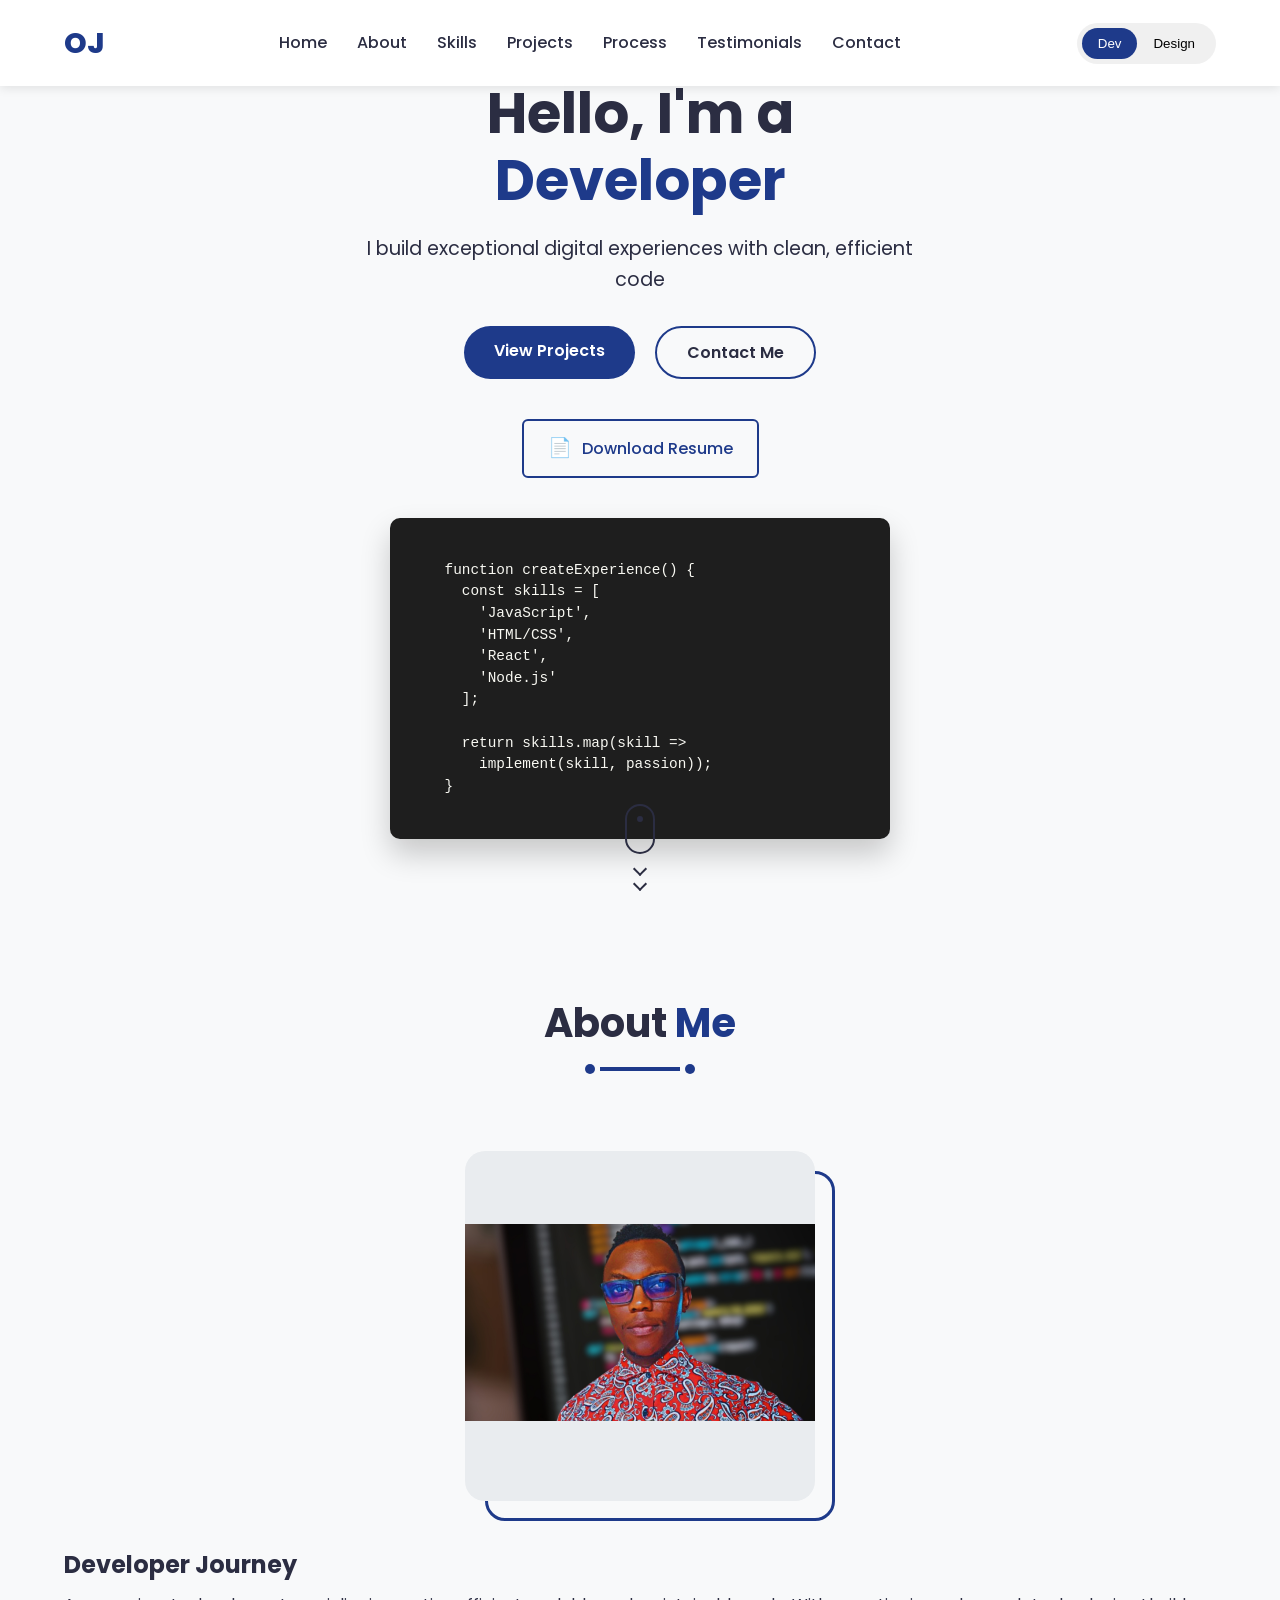
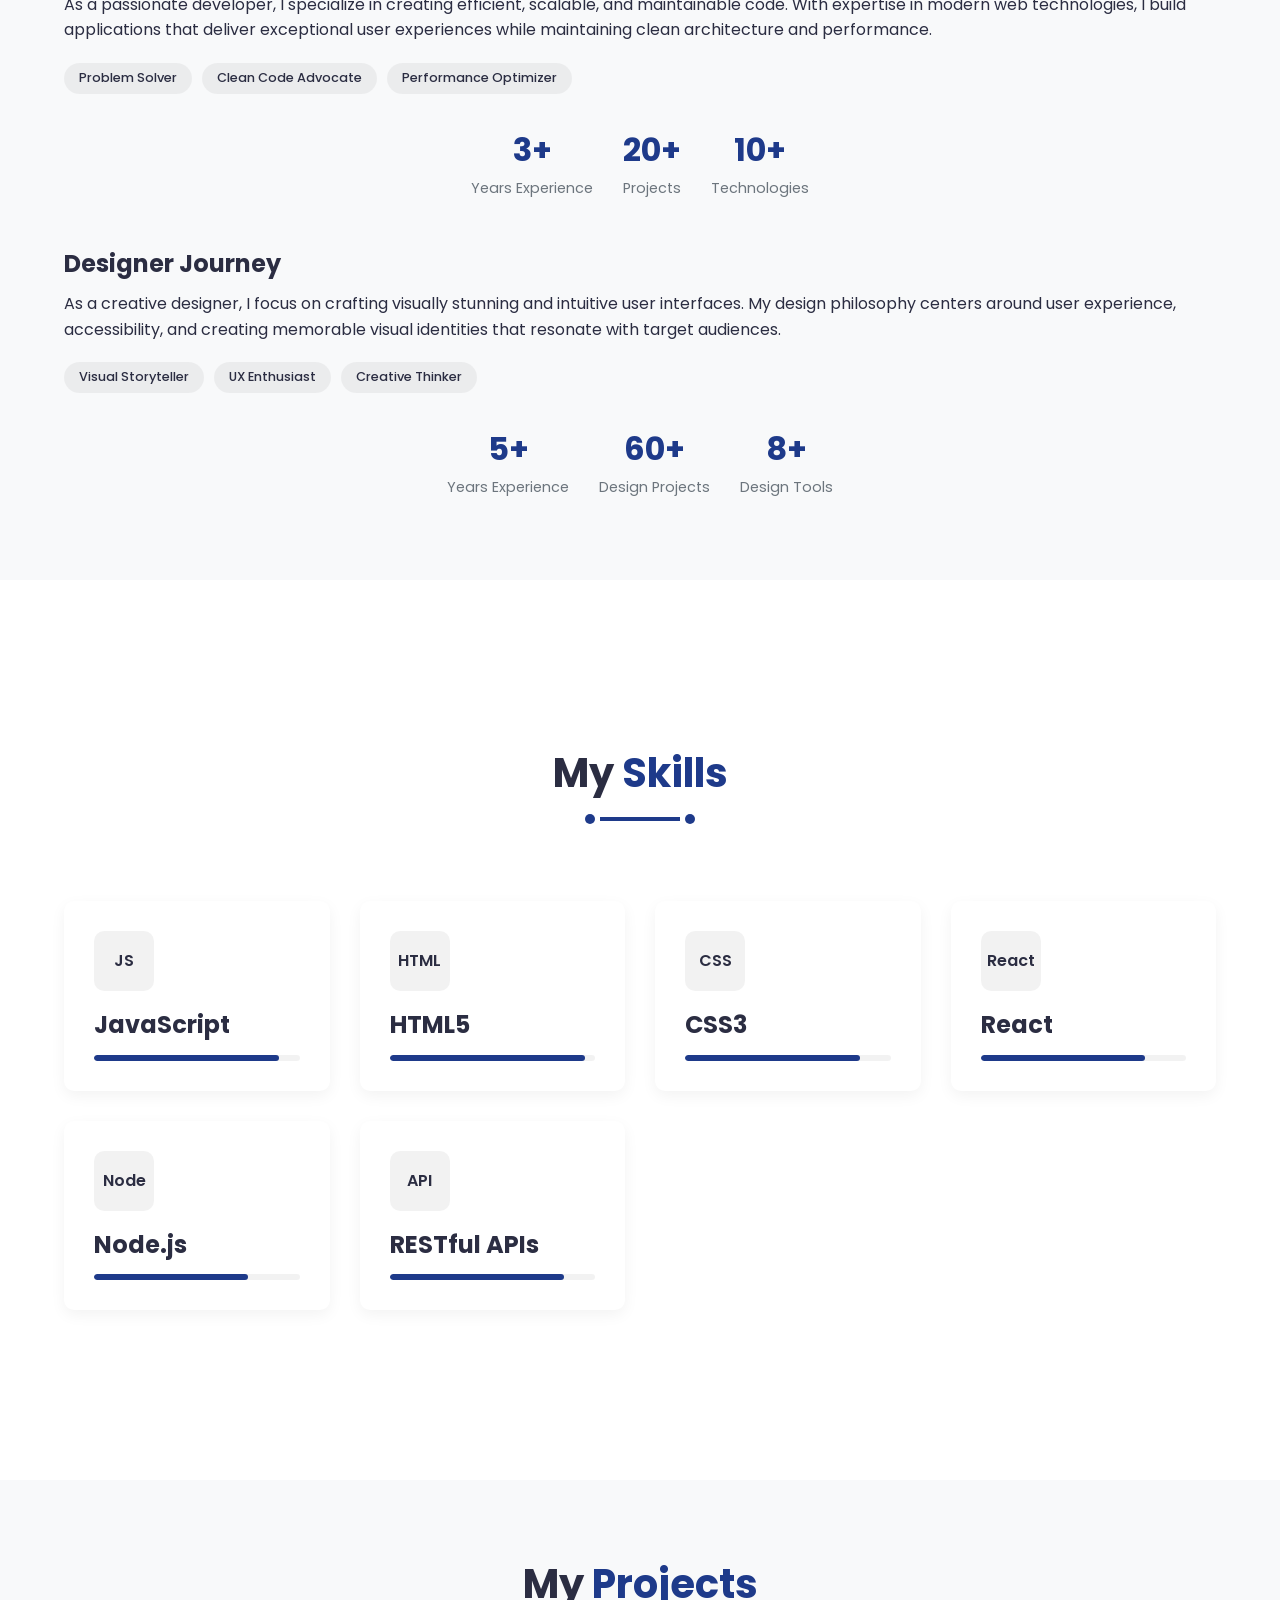
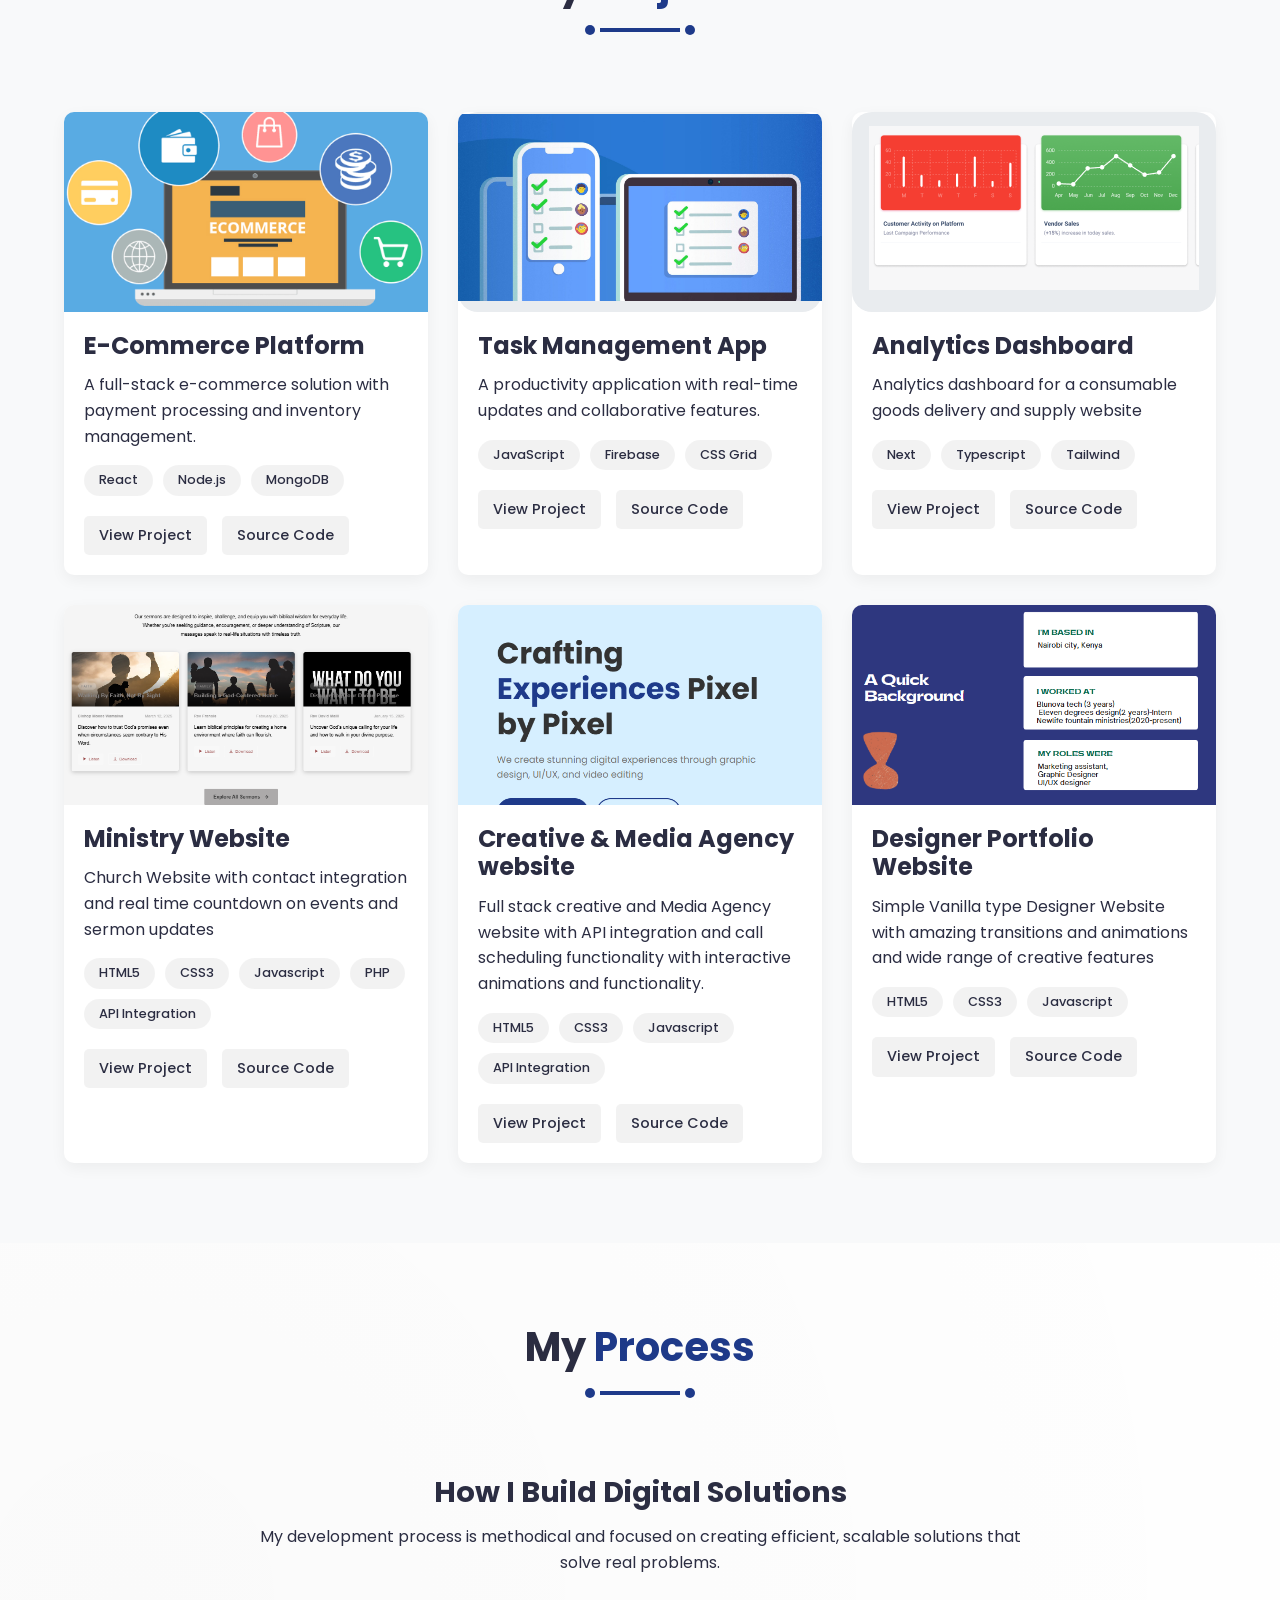
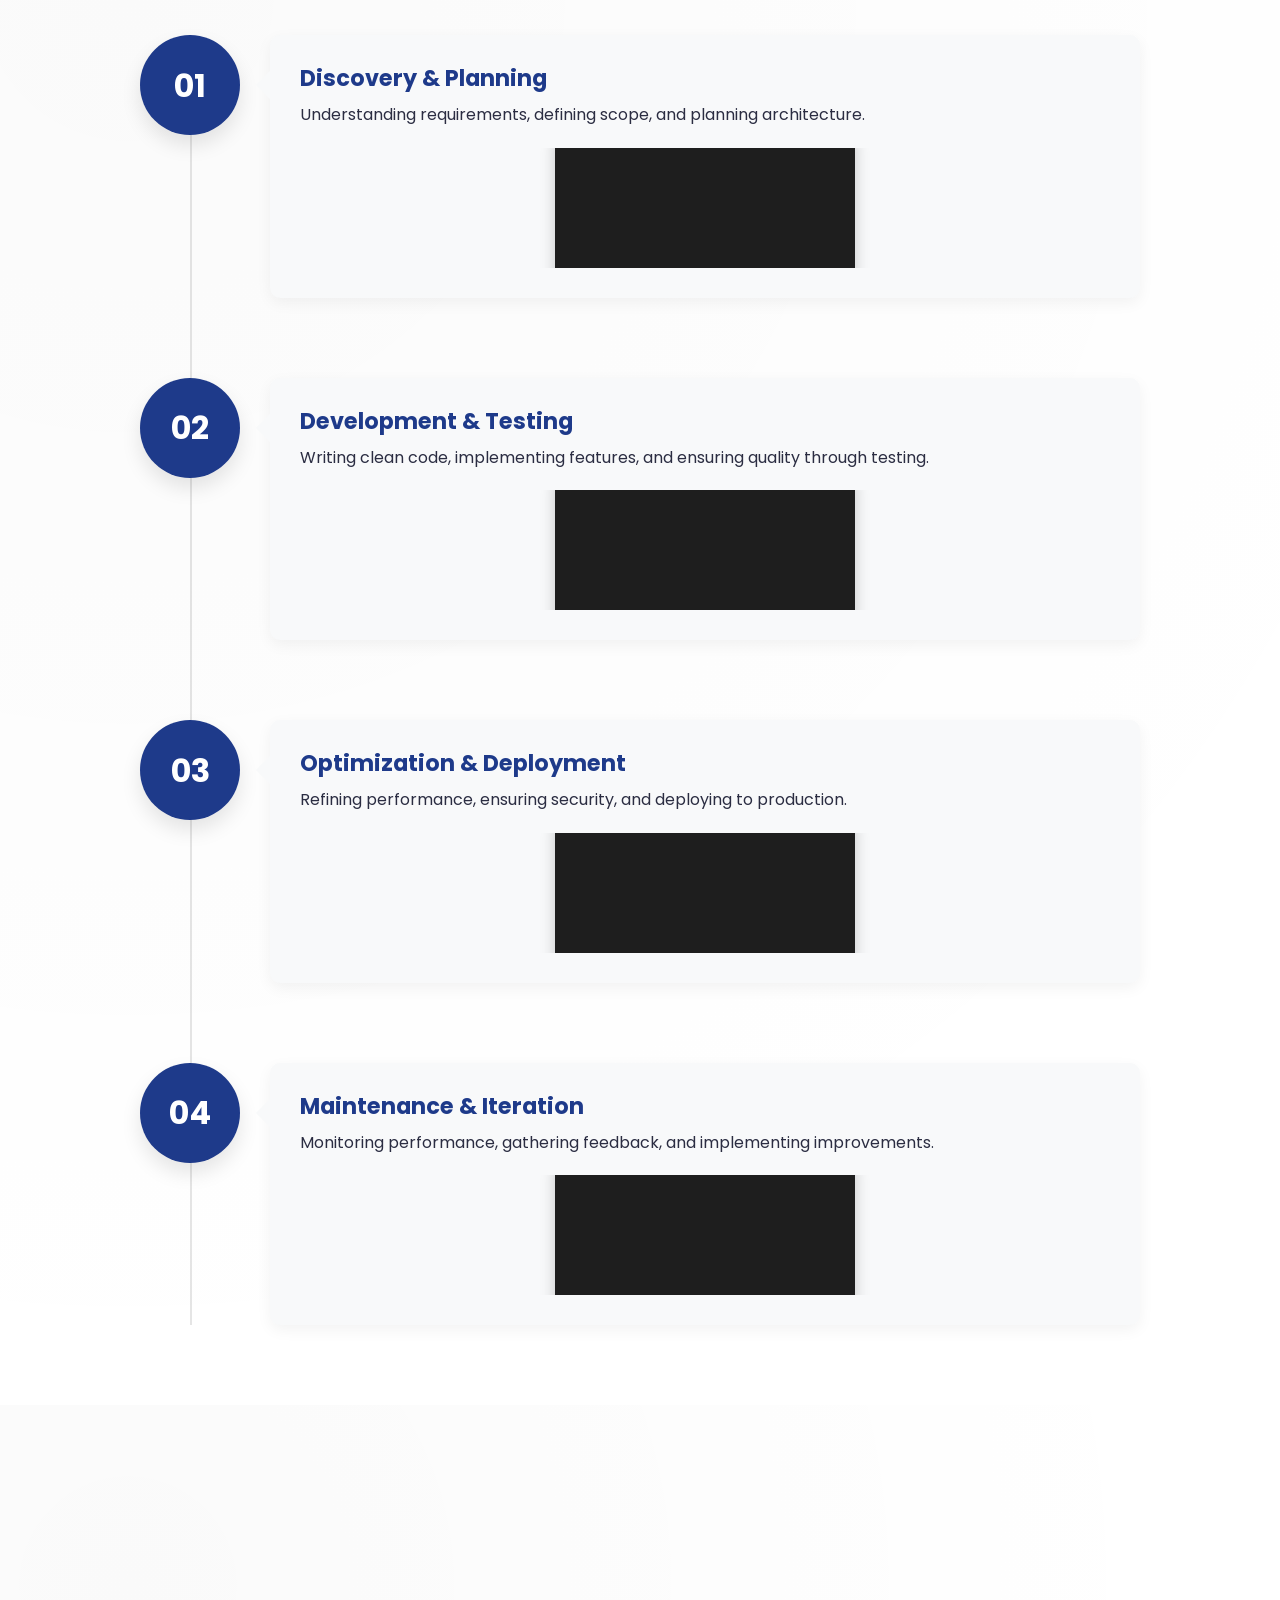
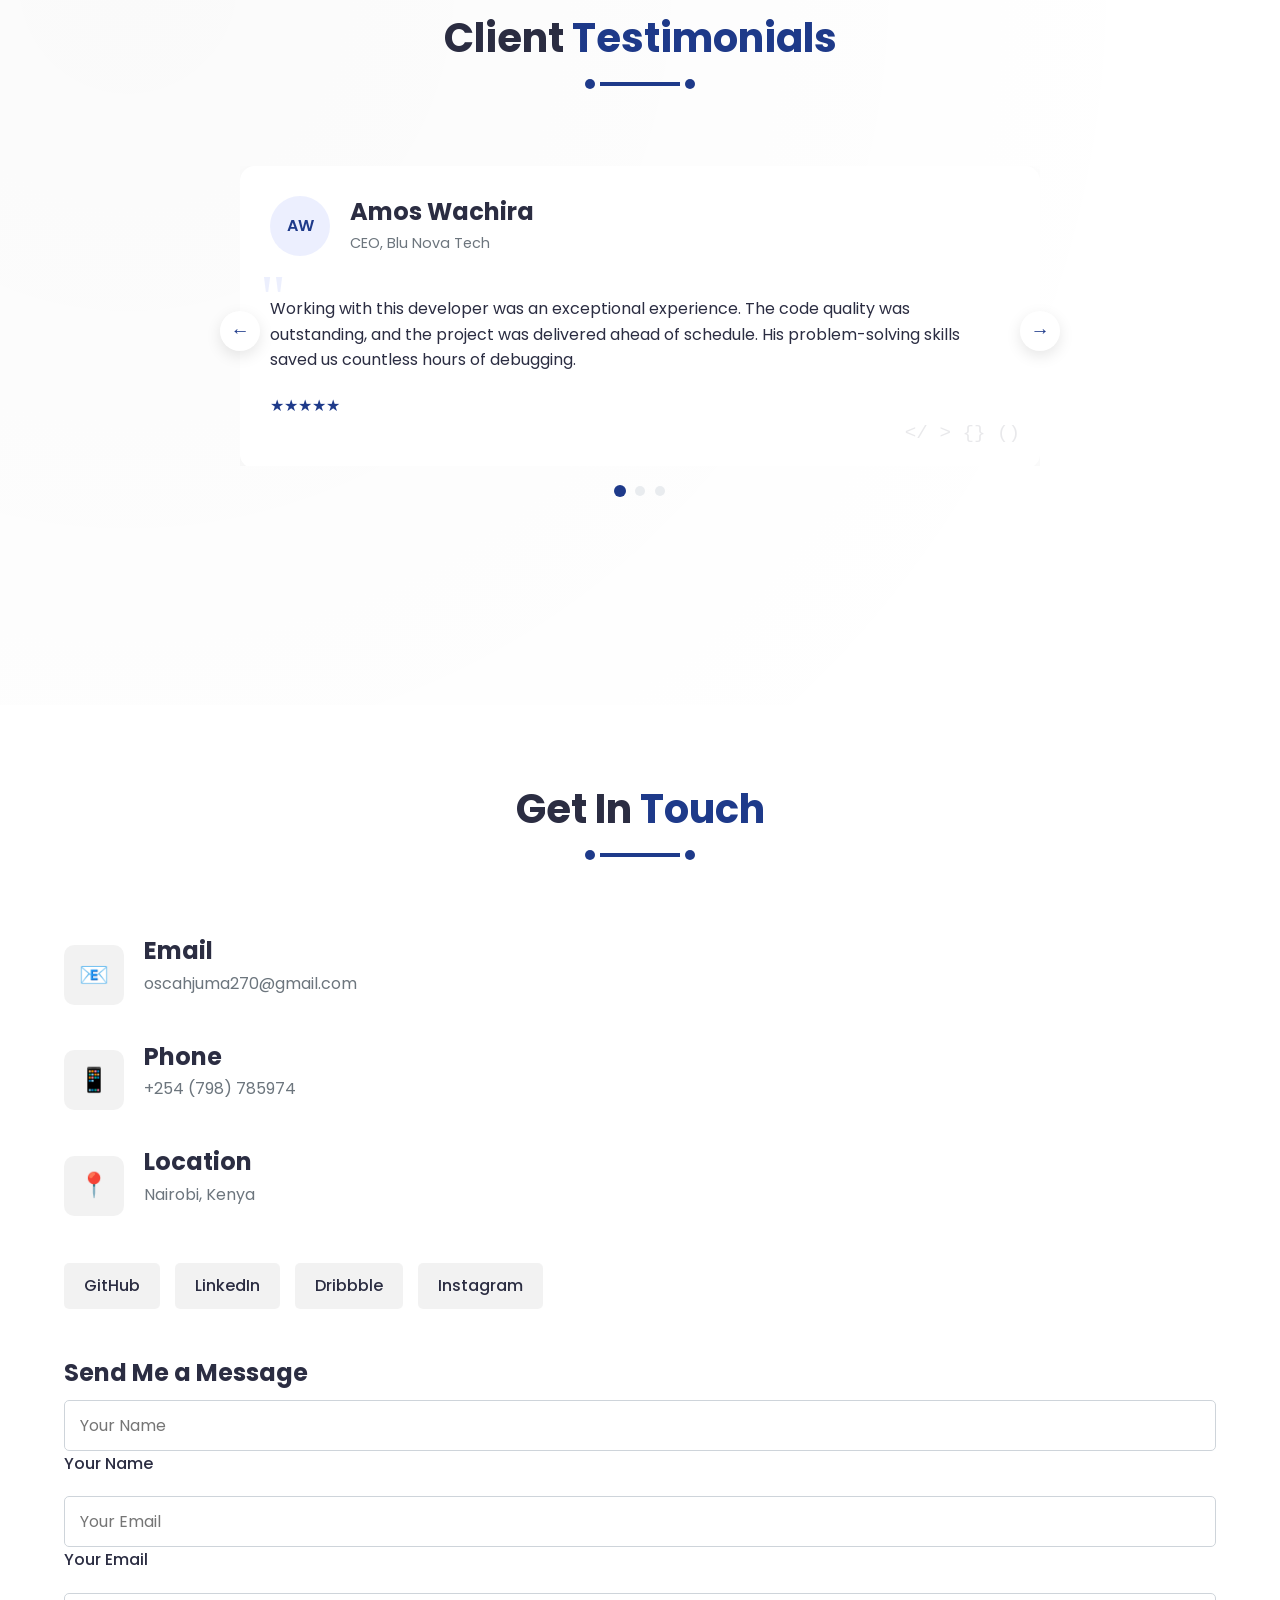
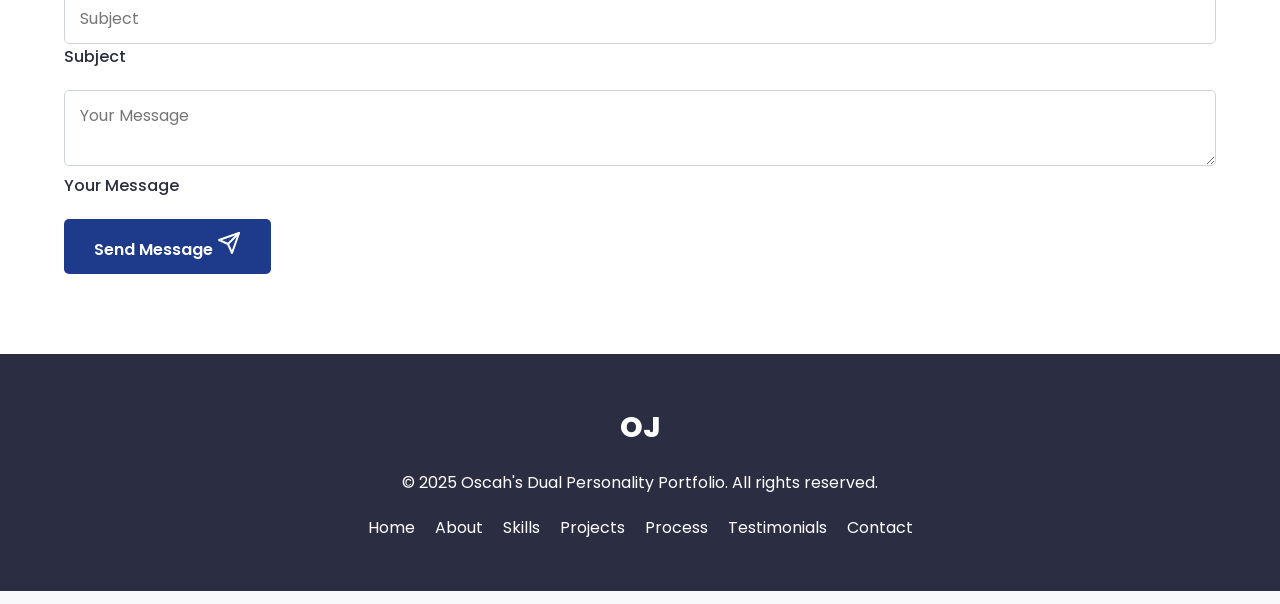
==== commit 51a000c4: "Add resumes" ====
--- a/index.html
+++ b/index.html
@@ -44,6 +44,10 @@
                 <div class="hero-cta">
                     <a href="#projects" class="primary-btn">View Projects</a>
                     <a href="#contact" class="secondary-btn">Contact Me</a>
+                    <a href="Assets/resume/Dev Resume.pdf" download="Dev Resume.pdf" class="resume-btn developer-resume-btn">
+                        <span class="resume-btn-icon">📄</span>
+                        <span class="resume-btn-text">Download Resume</span>
+                    </a>
                 </div>
             </div>
             <div class="hero-text designer-content">
@@ -52,6 +56,10 @@
                 <div class="hero-cta">
                     <a href="#projects" class="primary-btn">View Designs</a>
                     <a href="#contact" class="secondary-btn">Contact Me</a>
+                    <a href="Assets/resume/Oscah Design Resume.pdf" download="Oscah Design Resume.pdf" class="resume-btn designer-resume-btn">
+                        <span class="resume-btn-icon">📄</span>
+                        <span class="resume-btn-text">Download Resume</span>
+                    </a>
                 </div>
             </div>
         </div>
@@ -59,17 +67,17 @@
             <div class="developer-visual active">
                 <div class="code-block">
                     <pre><code>
-function createExperience() {
-  const skills = [
-    'JavaScript', 
-    'HTML/CSS',
-    'React', 
-    'Node.js'
-  ];
-  
-  return skills.map(skill => 
-    implement(skill, passion));
-}
+    function createExperience() {
+      const skills = [
+        'JavaScript', 
+        'HTML/CSS',
+        'React', 
+        'Node.js'
+      ];
+      
+      return skills.map(skill => 
+        implement(skill, passion));
+    }
                     </code></pre>
                 </div>
             </div>
--- a/css/styles.css
+++ b/css/styles.css
@@ -2000,3 +2000,108 @@
 .designer-testimonial:hover .designer-client-info {
   transform: translateY(-5px);
 }
+
+
+/* Resume Button Styles */
+.resume-btn {
+  display: flex;
+  align-items: center;
+  justify-content: center;
+  margin-top: 20px;
+  padding: 12px 24px;
+  border-radius: 6px;
+  font-weight: 500;
+  transition: all 0.3s ease;
+  text-decoration: none;
+  width: fit-content;
+  position: relative;
+  overflow: hidden;
+  border: 2px solid transparent;
+}
+
+.resume-btn-icon {
+  margin-right: 10px;
+  font-size: 1.2rem;
+}
+
+/* Developer Resume Button */
+.developer-resume-btn {
+  background-color: rgba(var(--dev-primary-rgb), 0.1);
+  color: var(--dev-primary);
+  border-color: var(--dev-primary);
+}
+
+.developer-resume-btn::before {
+  content: '';
+  position: absolute;
+  top: 0;
+  left: -100%;
+  width: 100%;
+  height: 100%;
+  background: linear-gradient(
+      90deg,
+      transparent,
+      rgba(var(--dev-primary-rgb), 0.2),
+      transparent
+  );
+  transition: all 0.6s ease;
+}
+
+.developer-resume-btn:hover {
+  background-color: var(--dev-primary);
+  color: white;
+  transform: translateY(-3px);
+  box-shadow: 0 5px 15px rgba(var(--dev-primary-rgb), 0.3);
+}
+
+.developer-resume-btn:hover::before {
+  left: 100%;
+}
+
+/* Designer Resume Button */
+.designer-resume-btn {
+  background-color: rgba(var(--design-primary-rgb), 0.1);
+  color: var(--design-primary);
+  border-color: var(--design-primary);
+  border-radius: 30px;
+}
+
+.designer-resume-btn::before {
+  content: '';
+  position: absolute;
+  top: 0;
+  left: 0;
+  width: 100%;
+  height: 100%;
+  background: radial-gradient(
+      circle at center,
+      rgba(var(--design-primary-rgb), 0.3) 0%,
+      transparent 70%
+  );
+  opacity: 0;
+  transition: all 0.6s ease;
+}
+
+.designer-resume-btn:hover {
+  background-color: var(--design-primary);
+  color: white;
+  transform: translateY(-3px) scale(1.05);
+  box-shadow: 0 5px 20px rgba(var(--design-primary-rgb), 0.4);
+}
+
+.designer-resume-btn:hover::before {
+  opacity: 1;
+}
+
+/* Responsive styles for resume buttons */
+@media (max-width: 768px) {
+  .hero-cta {
+      flex-direction: column;
+      align-items: flex-start;
+  }
+  
+  .resume-btn {
+      margin-top: 15px;
+      width: 100%;
+  }
+}
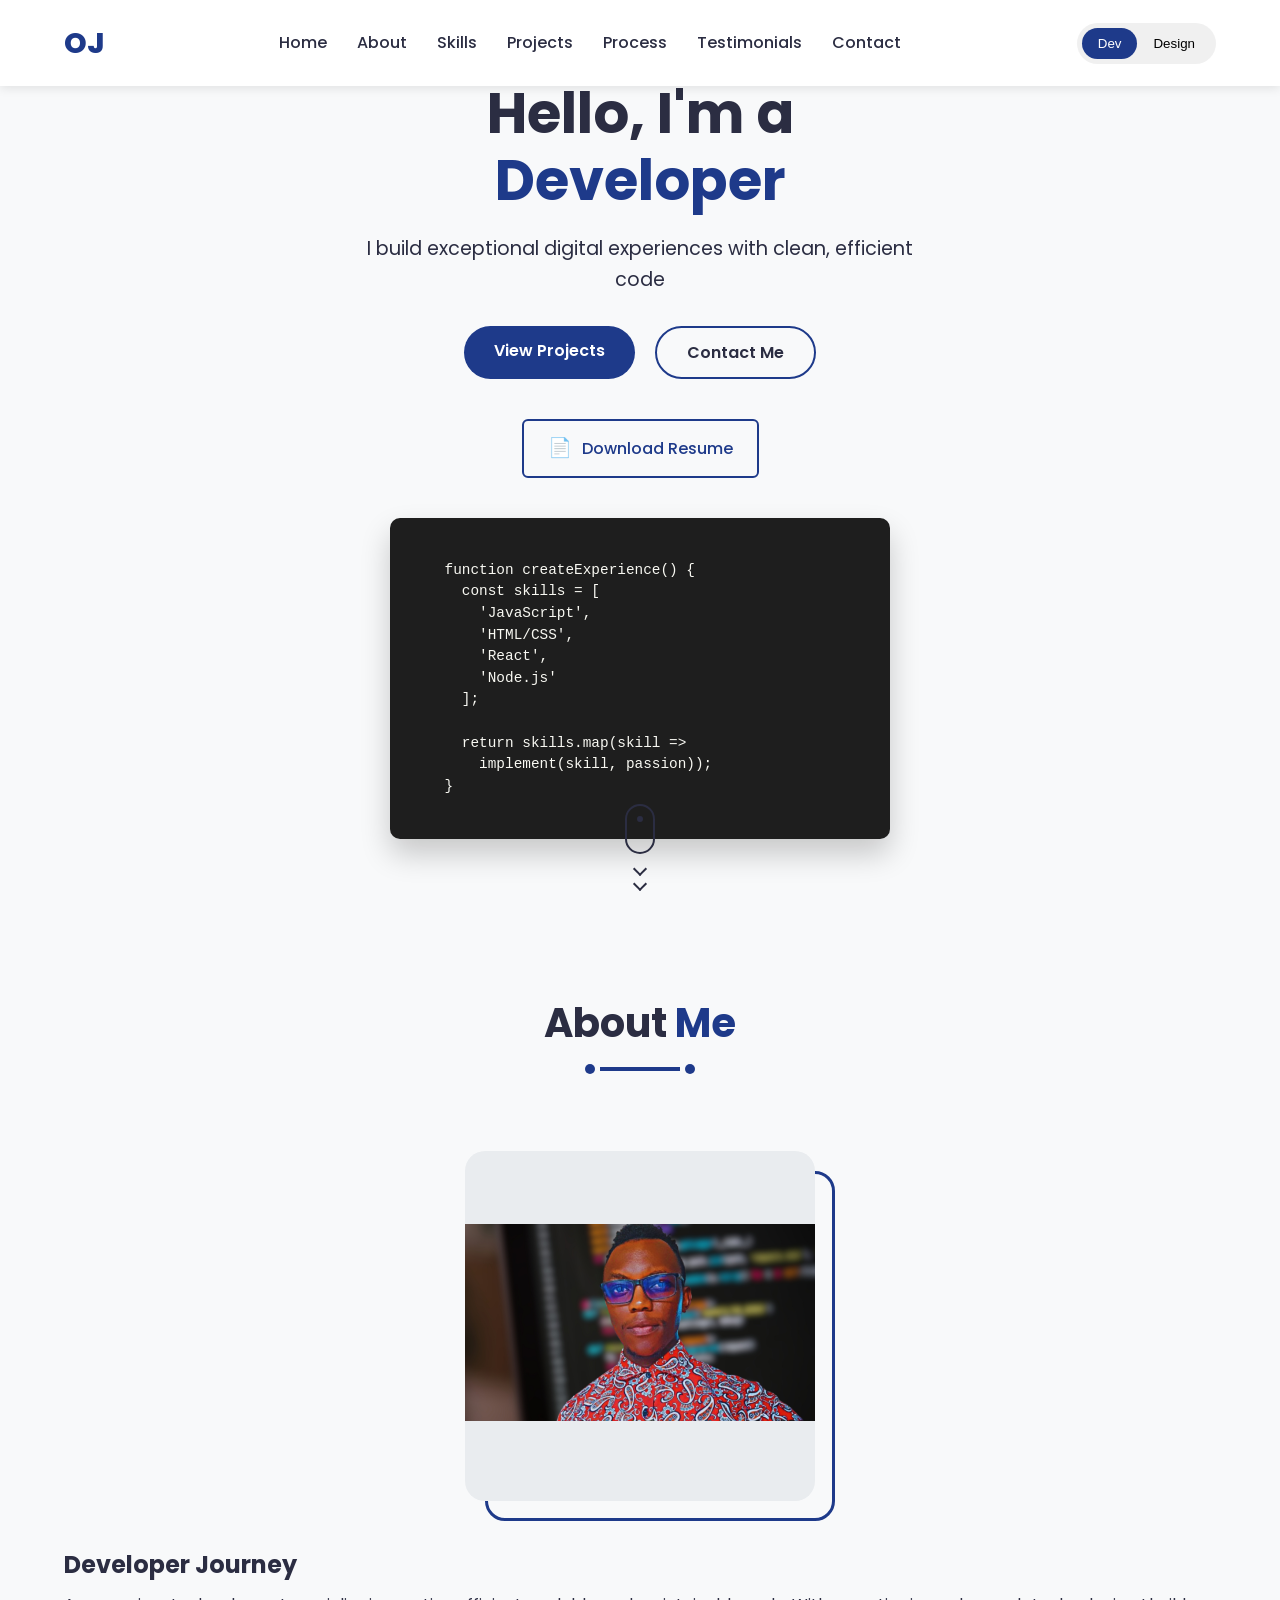
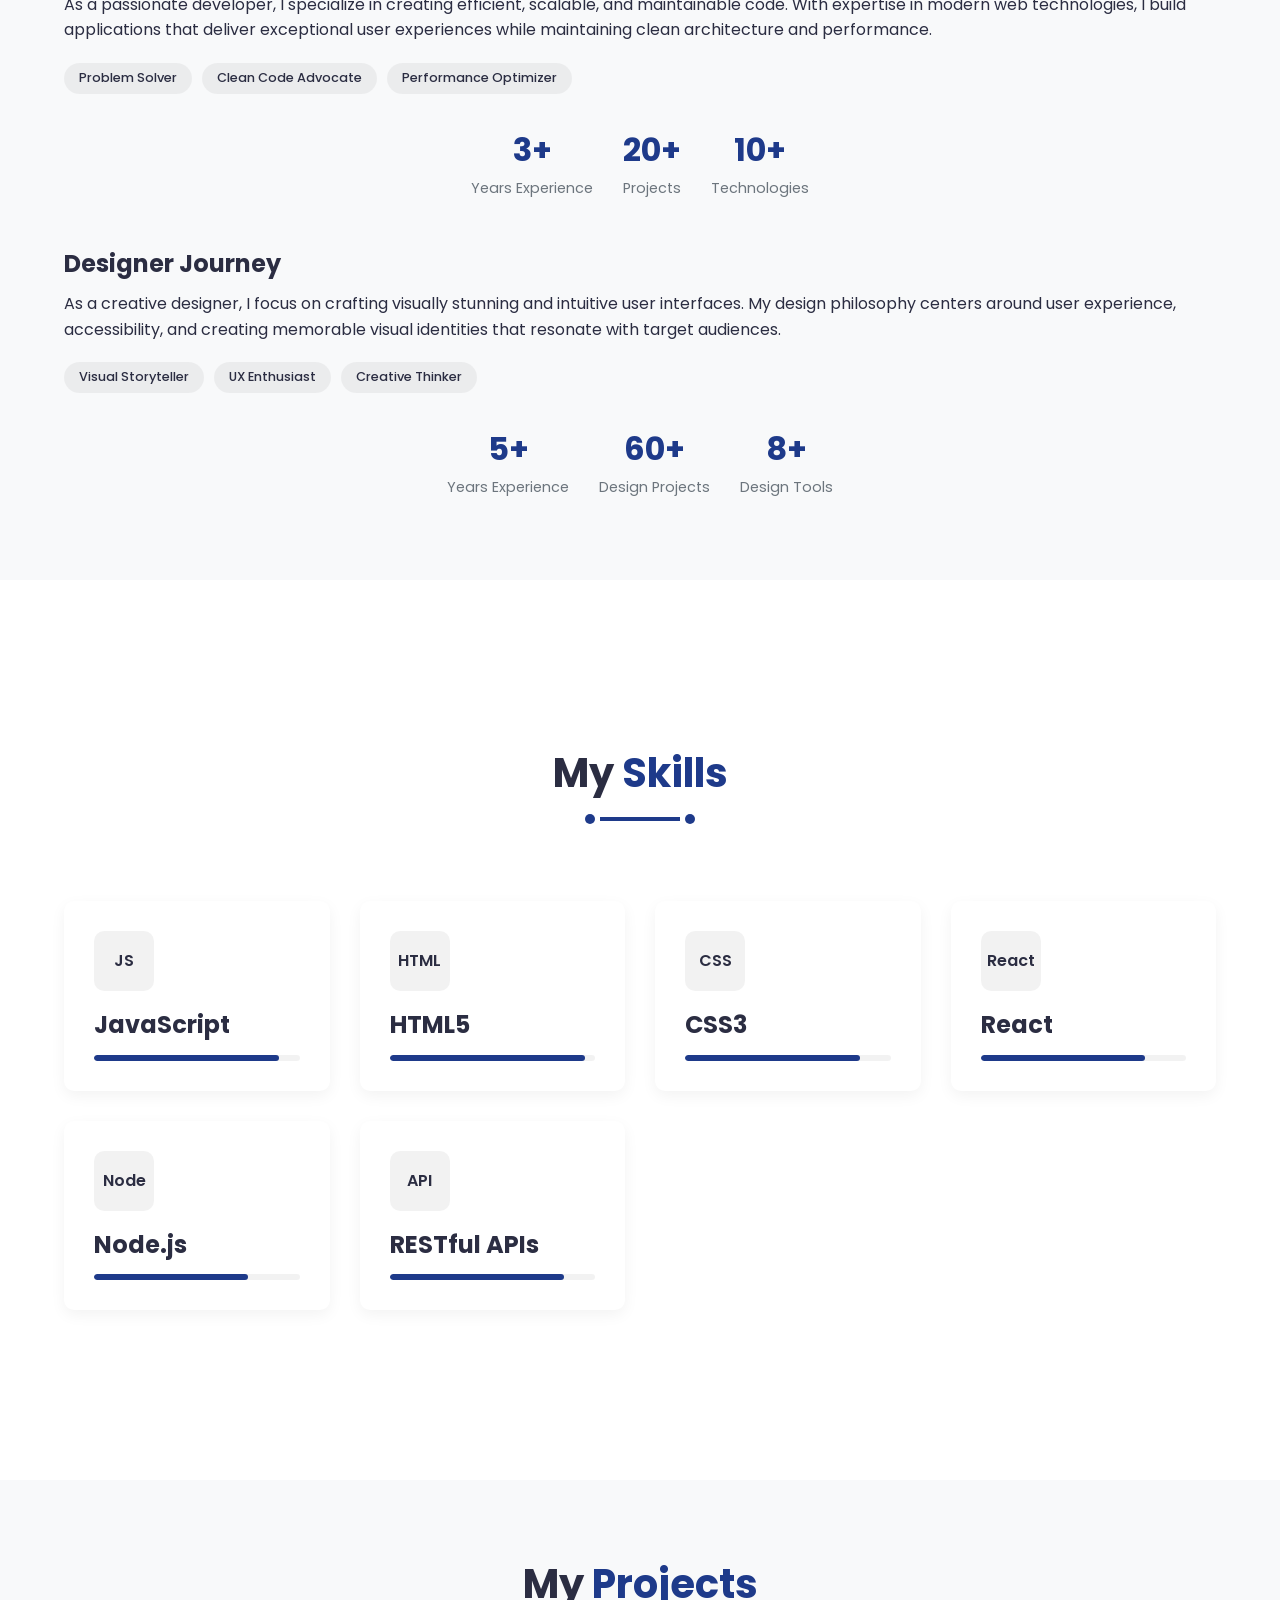
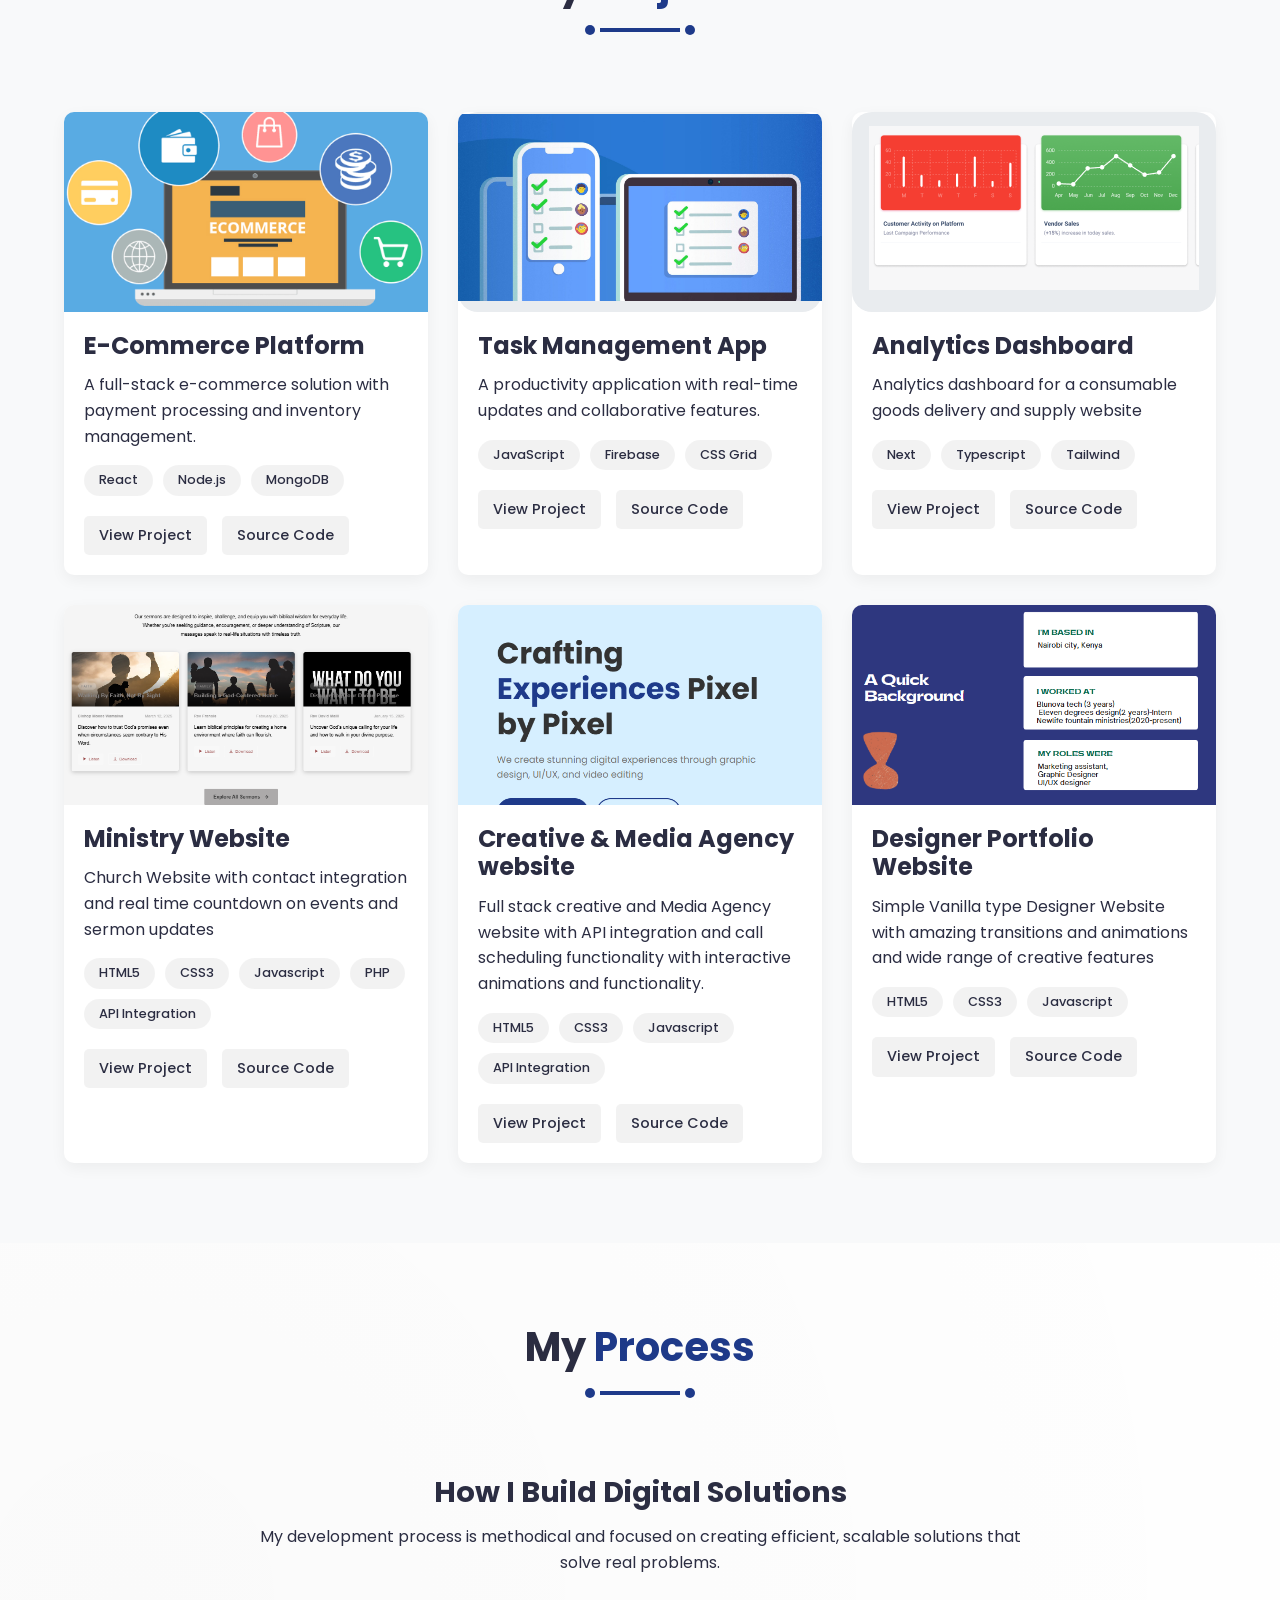
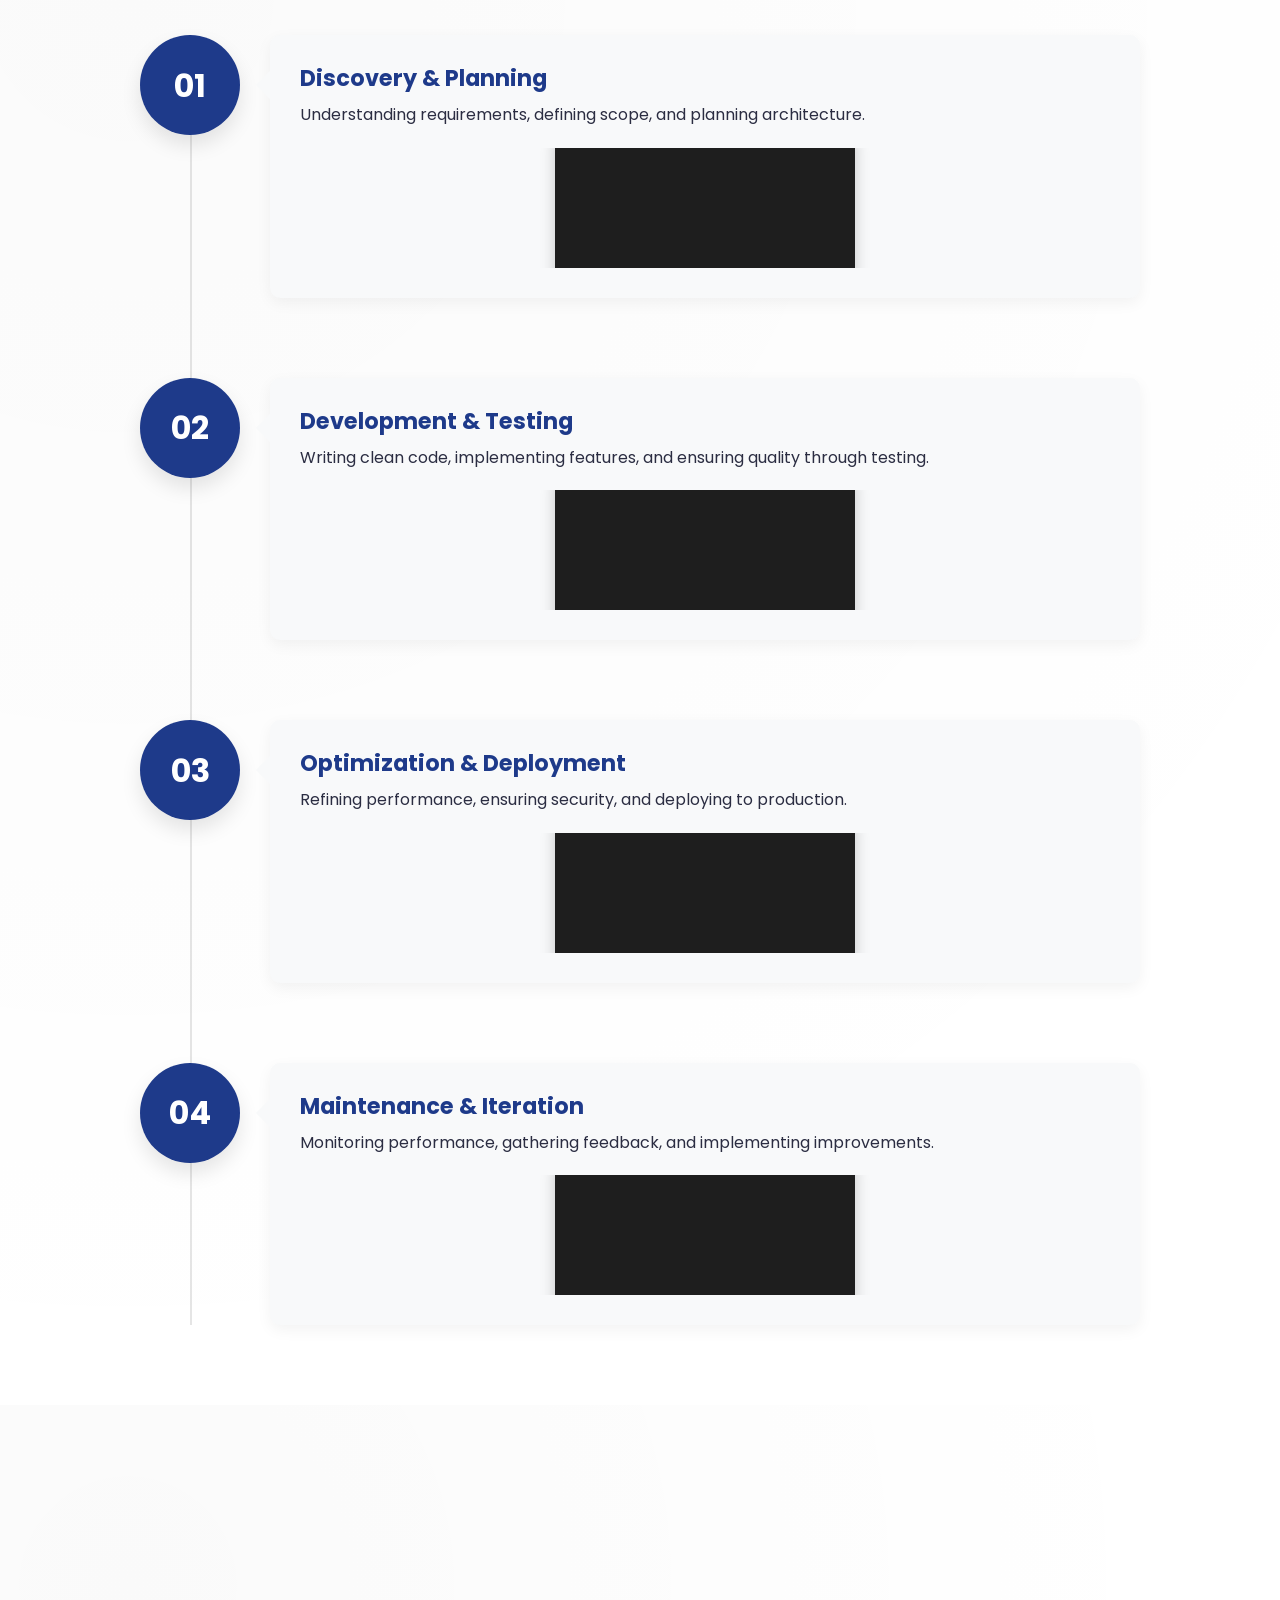
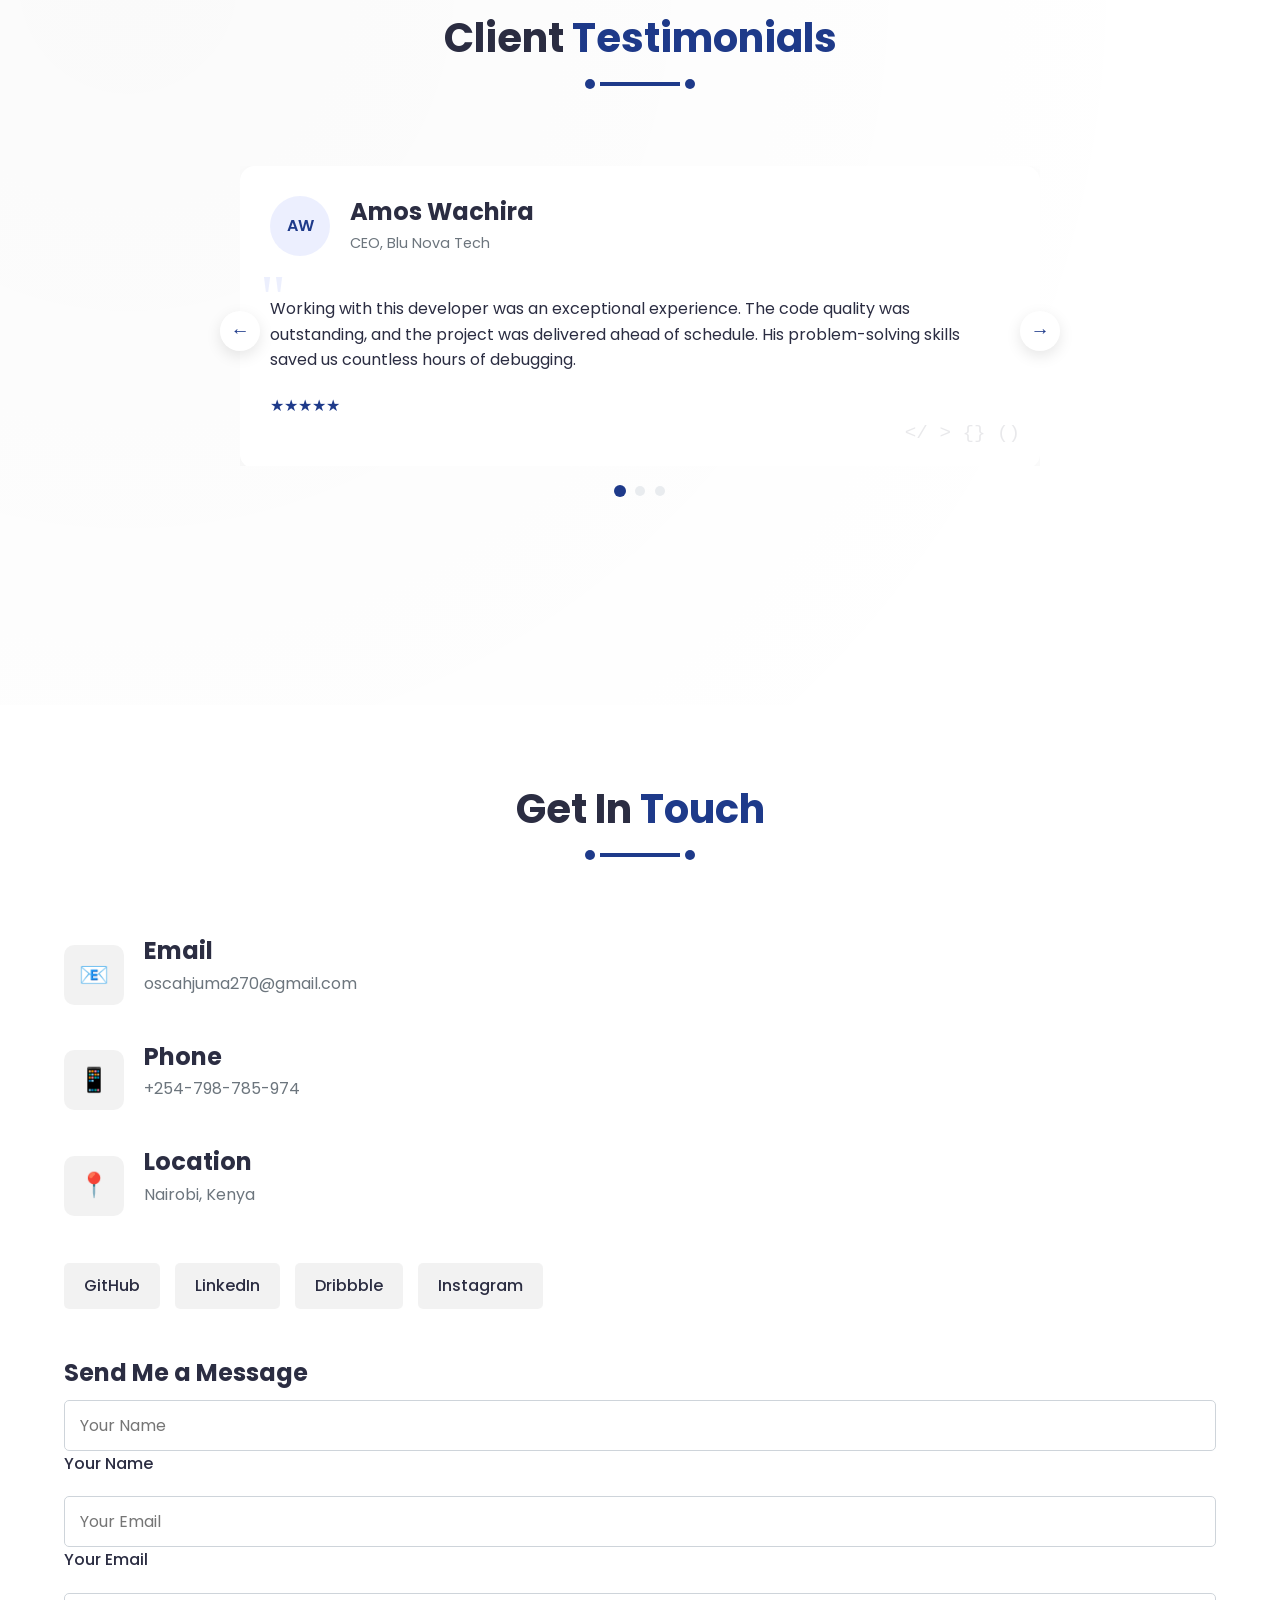
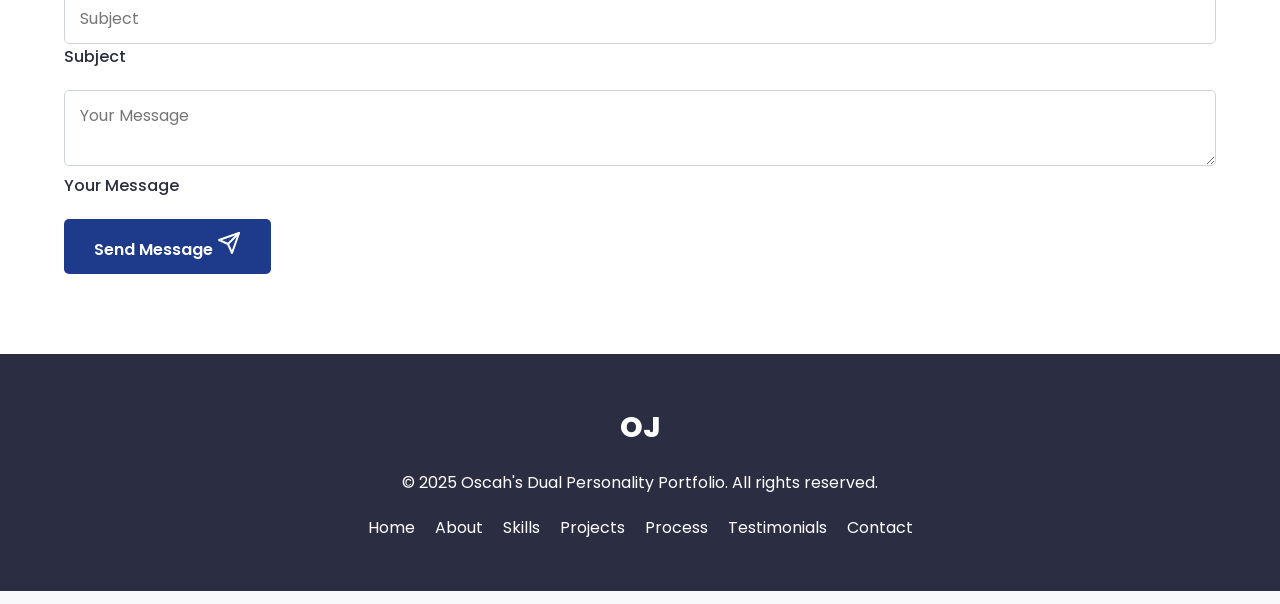
==== commit 674cc96e: "update design side" ====
--- a/index.html
+++ b/index.html
@@ -153,7 +153,10 @@
                 </div>
                 <div class="designer-content">
                     <h3>Designer Journey</h3>
-                    <p>As a creative designer, I focus on crafting visually stunning and intuitive user interfaces. My design philosophy centers around user experience, accessibility, and creating memorable visual identities that resonate with target audiences.</p>
+                    <p>As a creative designer, I focus on crafting visually stunning and intuitive user interfaces.
+                         My design philosophy centers around user experience, accessibility, and creating memorable visual
+                          identities that resonate with target audiences.
+                        </p>
                     <div class="about-tags">
                         <span class="tag">Visual Storyteller</span>
                         <span class="tag">UX Enthusiast</span>
@@ -257,6 +260,13 @@
                     <div class="skill-card">
                         <div class="skill-icon">Ps</div>
                         <h3>Photoshop</h3>
+                        <div class="skill-bar">
+                            <div class="skill-progress" style="width: 80%"></div>
+                        </div>
+                    </div>
+                    <div class="skill-card">
+                        <div class="skill-icon">Ai</div>
+                        <h3>Illustrator</h3>
                         <div class="skill-bar">
                             <div class="skill-progress" style="width: 80%"></div>
                         </div>
@@ -878,7 +888,7 @@
                     <div class="designer-testimonial">
                         <div class="designer-testimonial-content">
                             <div class="designer-quote-mark">❝</div>
-                            <p>Working with this designer was a game-changer for our product. His user-centered 
+                            <p>Working with this designer was a game-changer for our social campaign. His user-centered 
                                 approach and attention to detail resulted in a significant increase in user engagement.</p>
                             <div class="designer-client-info">
                                 <div class="designer-client-avatar">
@@ -895,8 +905,10 @@
                     <div class="designer-testimonial">
                         <div class="designer-testimonial-content">
                             <div class="designer-quote-mark">❝</div>
-                            <p>The designer's innovative approach to our website redesign exceeded all expectations.
-                                 He has a unique ability to balance aesthetics with functionality.</p>
+                            <p>The designer's innovative approach to our website redesign and continuous graphic designs for our 
+                                posters and motion graphics exceeded all expectations.He has a unique ability to balance
+                                 aesthetics with functionality.
+                                </p>
                             <div class="designer-client-info">
                                 <div class="designer-client-avatar">
                                     <div class="avatar-placeholder">MW</div>
@@ -933,7 +945,7 @@
                     <div class="contact-icon">📱</div>
                     <div class="contact-detail">
                         <h3>Phone</h3>
-                        <p>+254 (798) 785974</p>
+                        <p>+254-798-785-974</p>
                     </div>
                 </div>
                 <div class="contact-item">
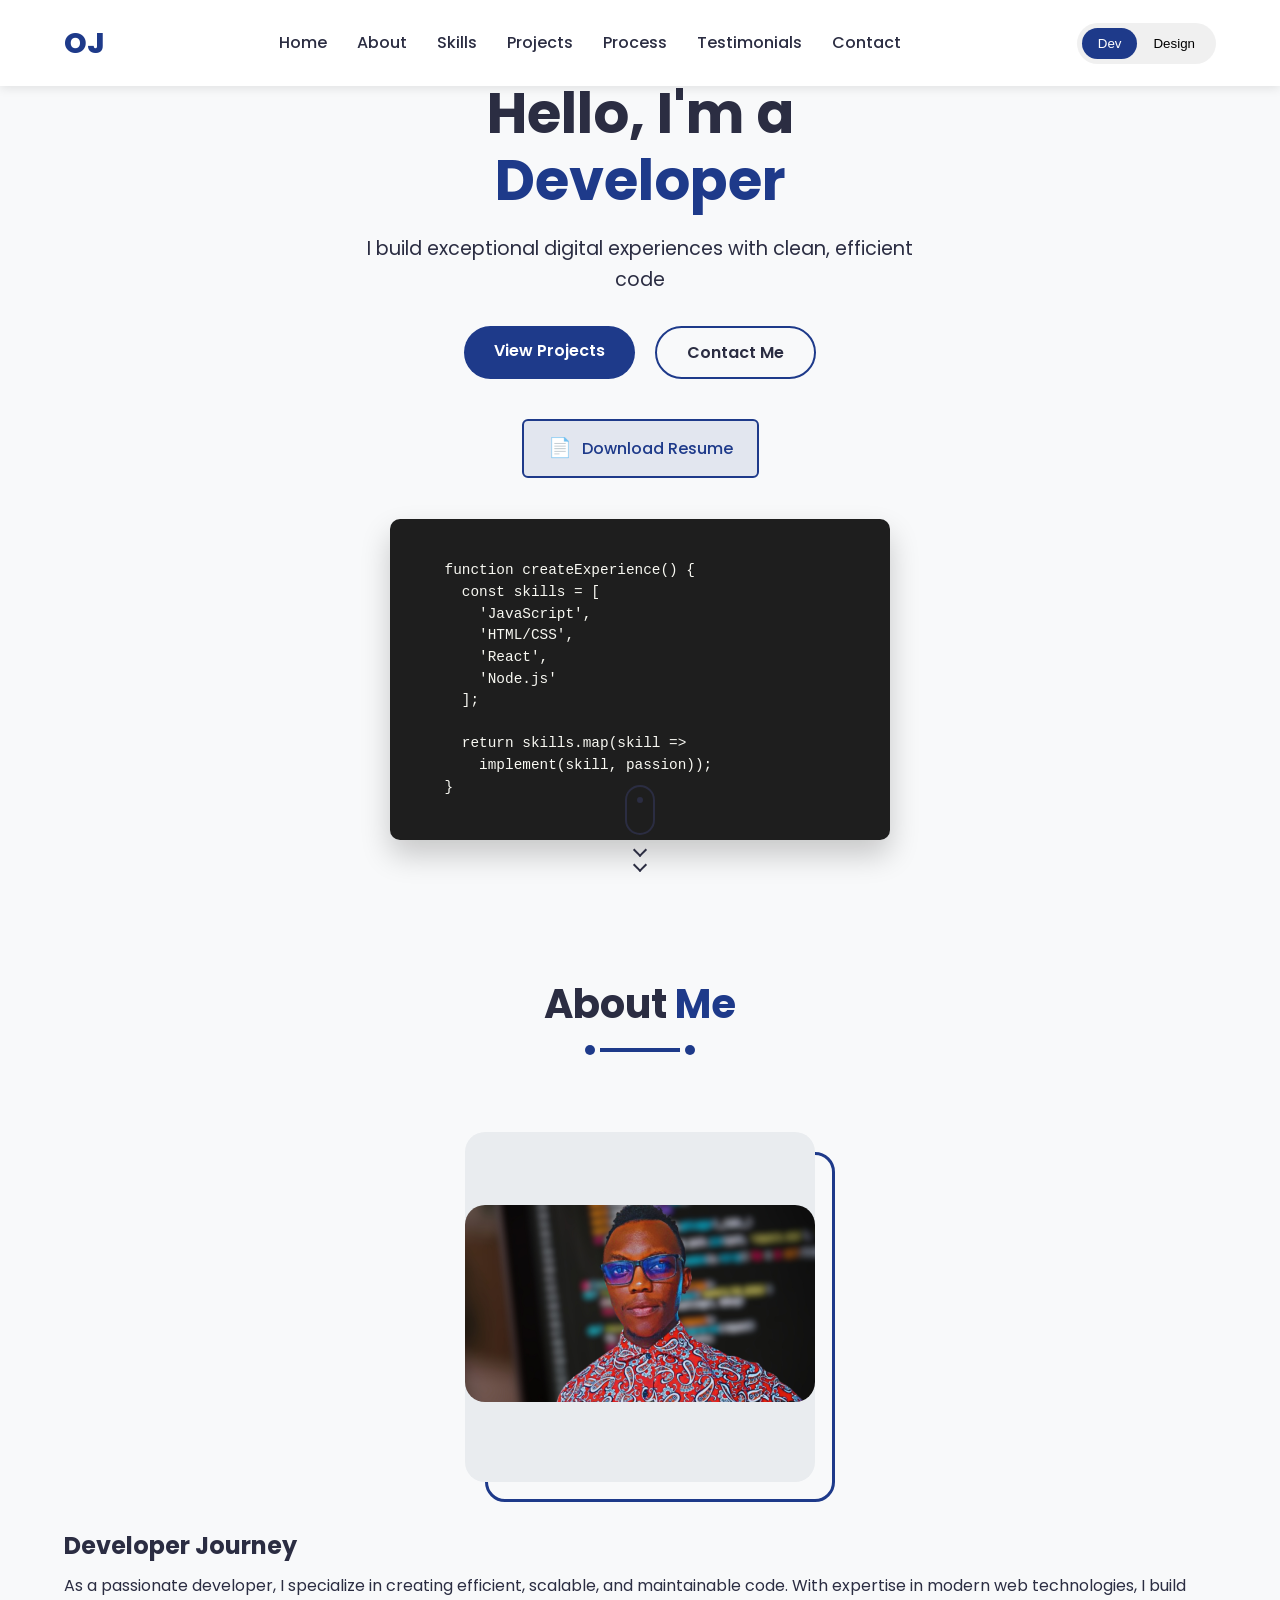
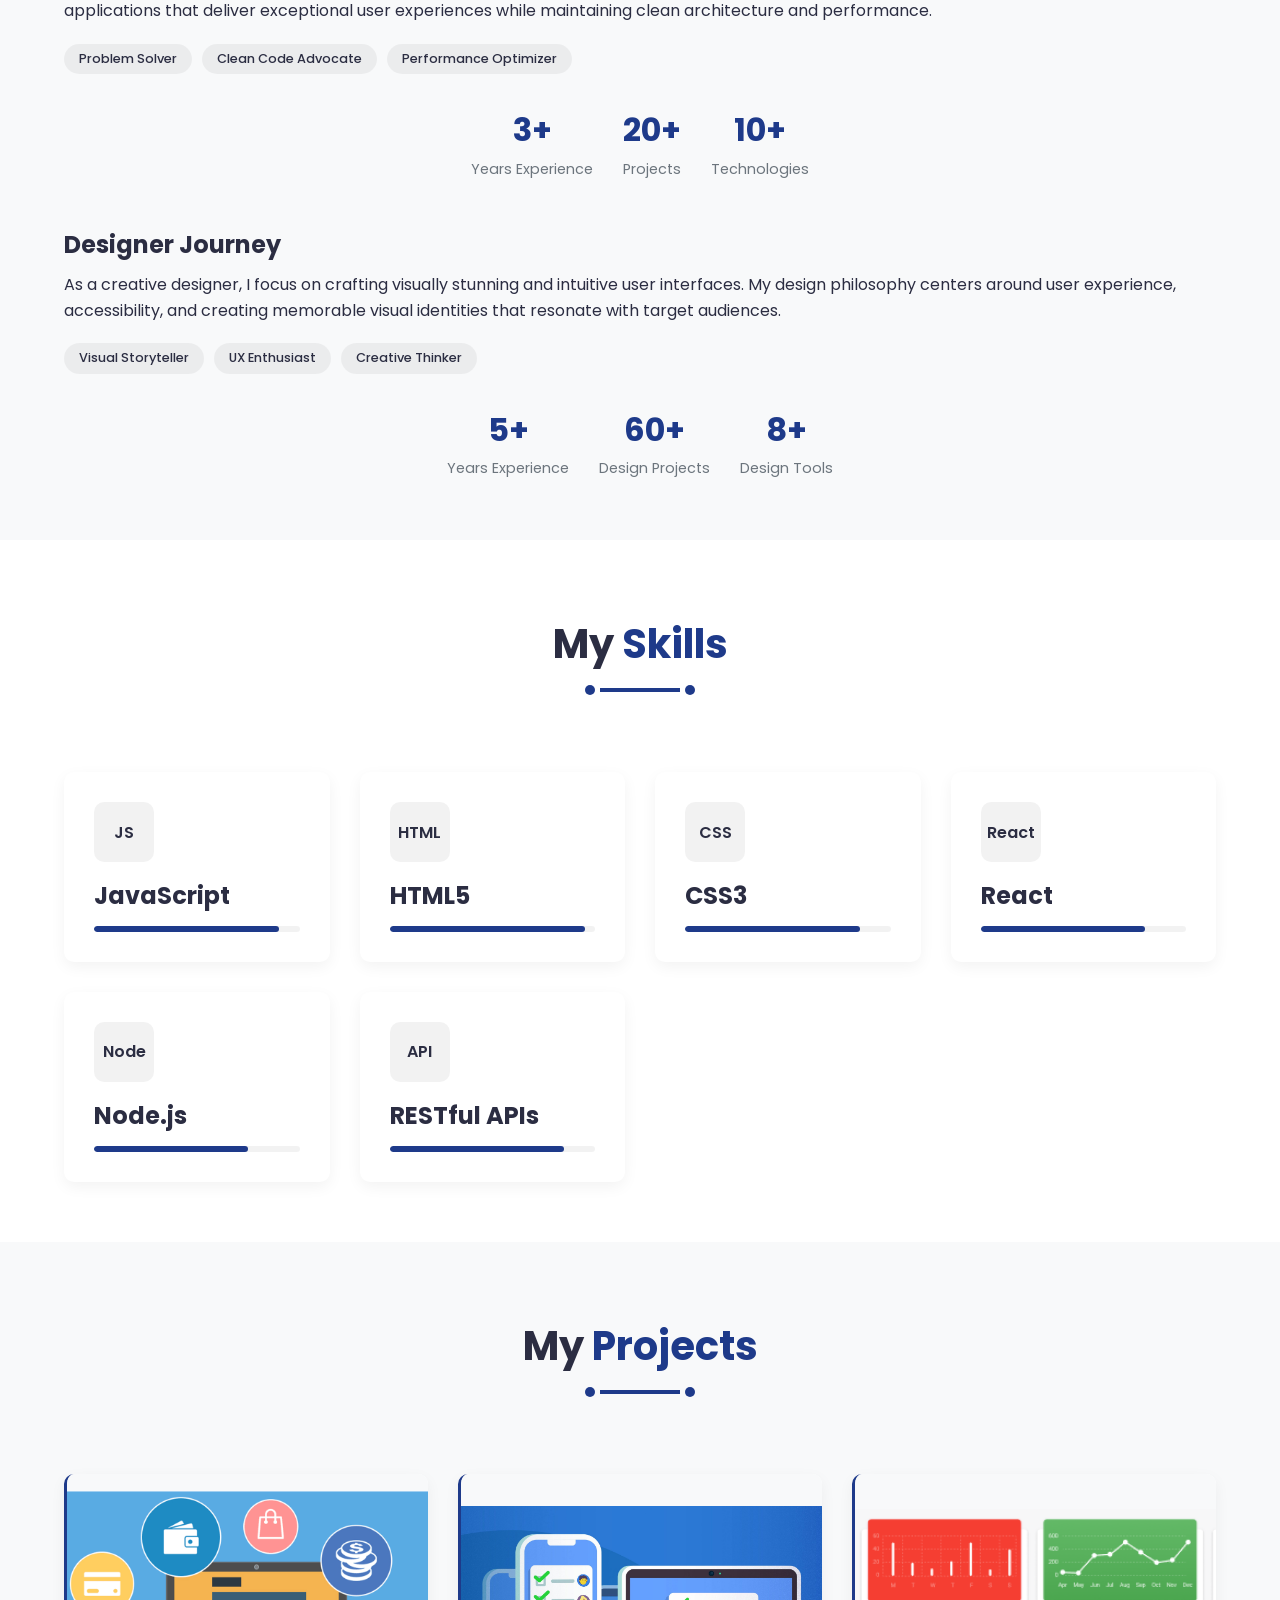
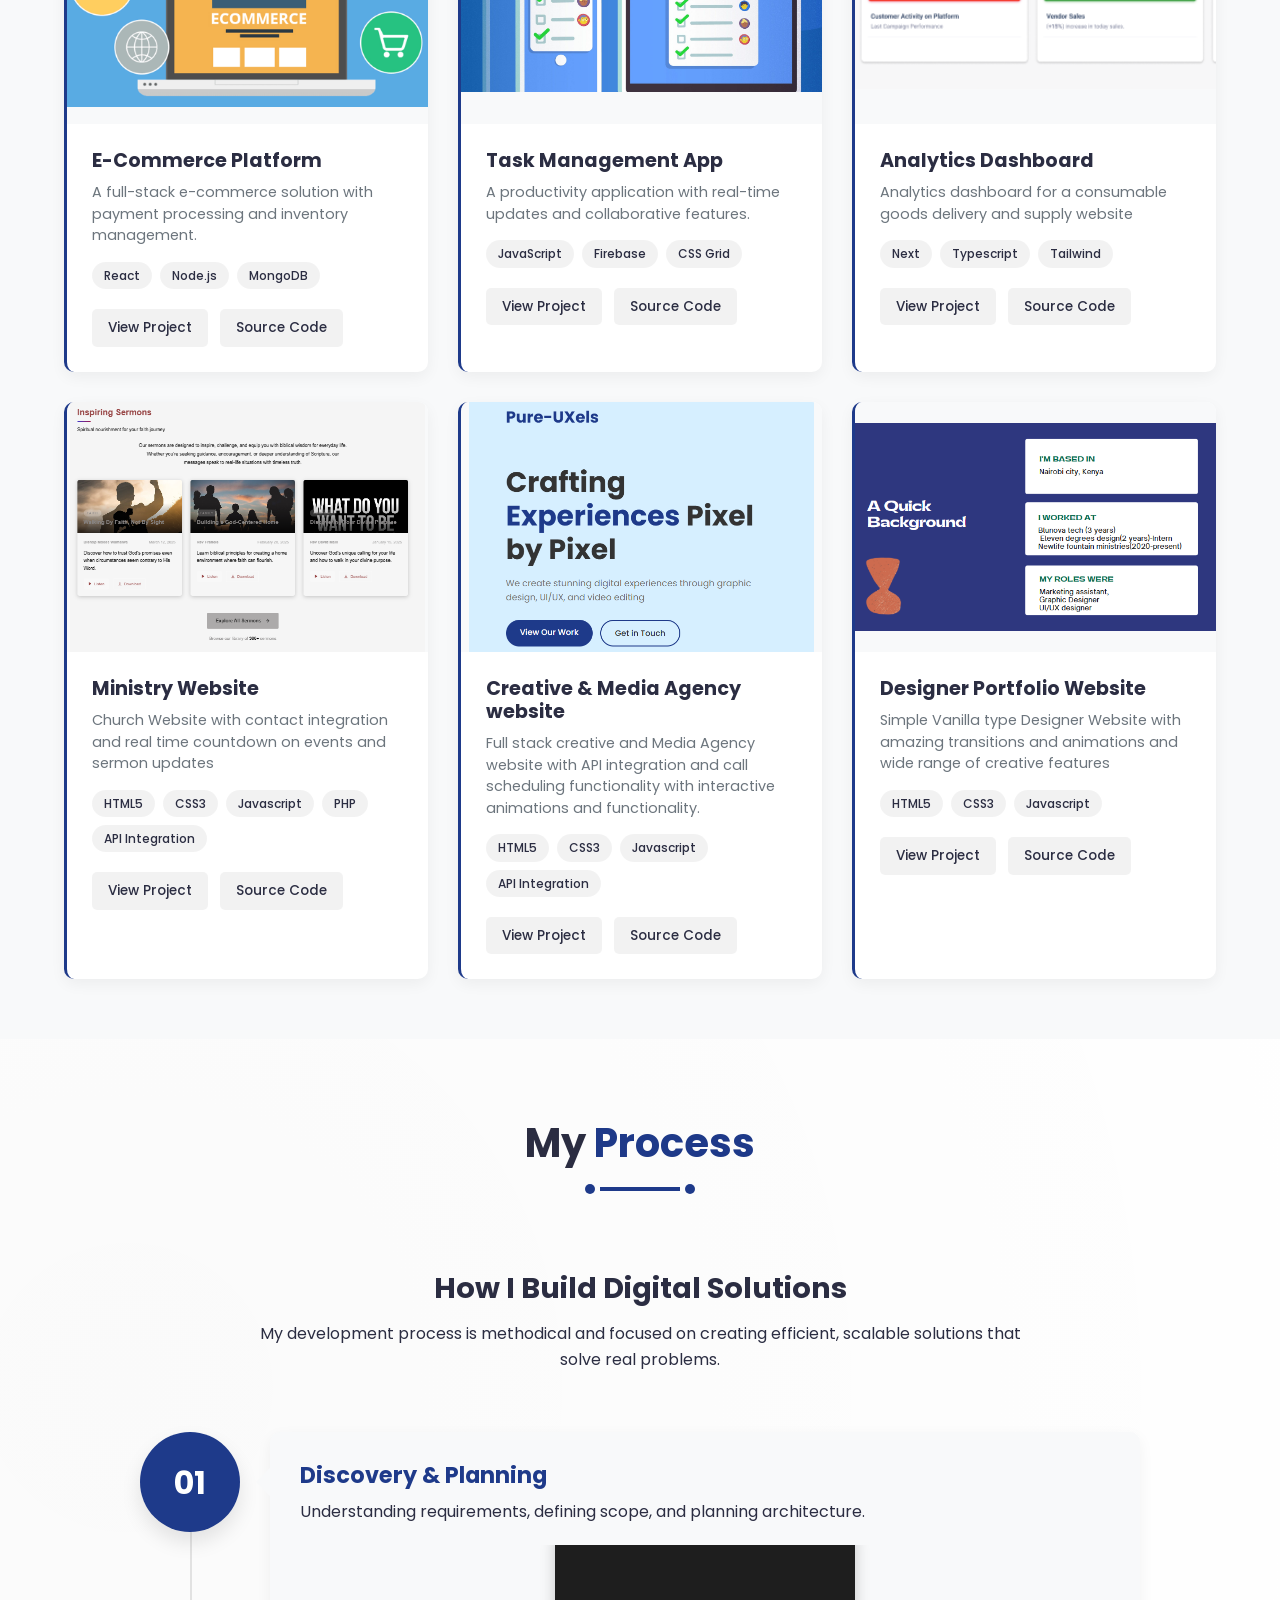
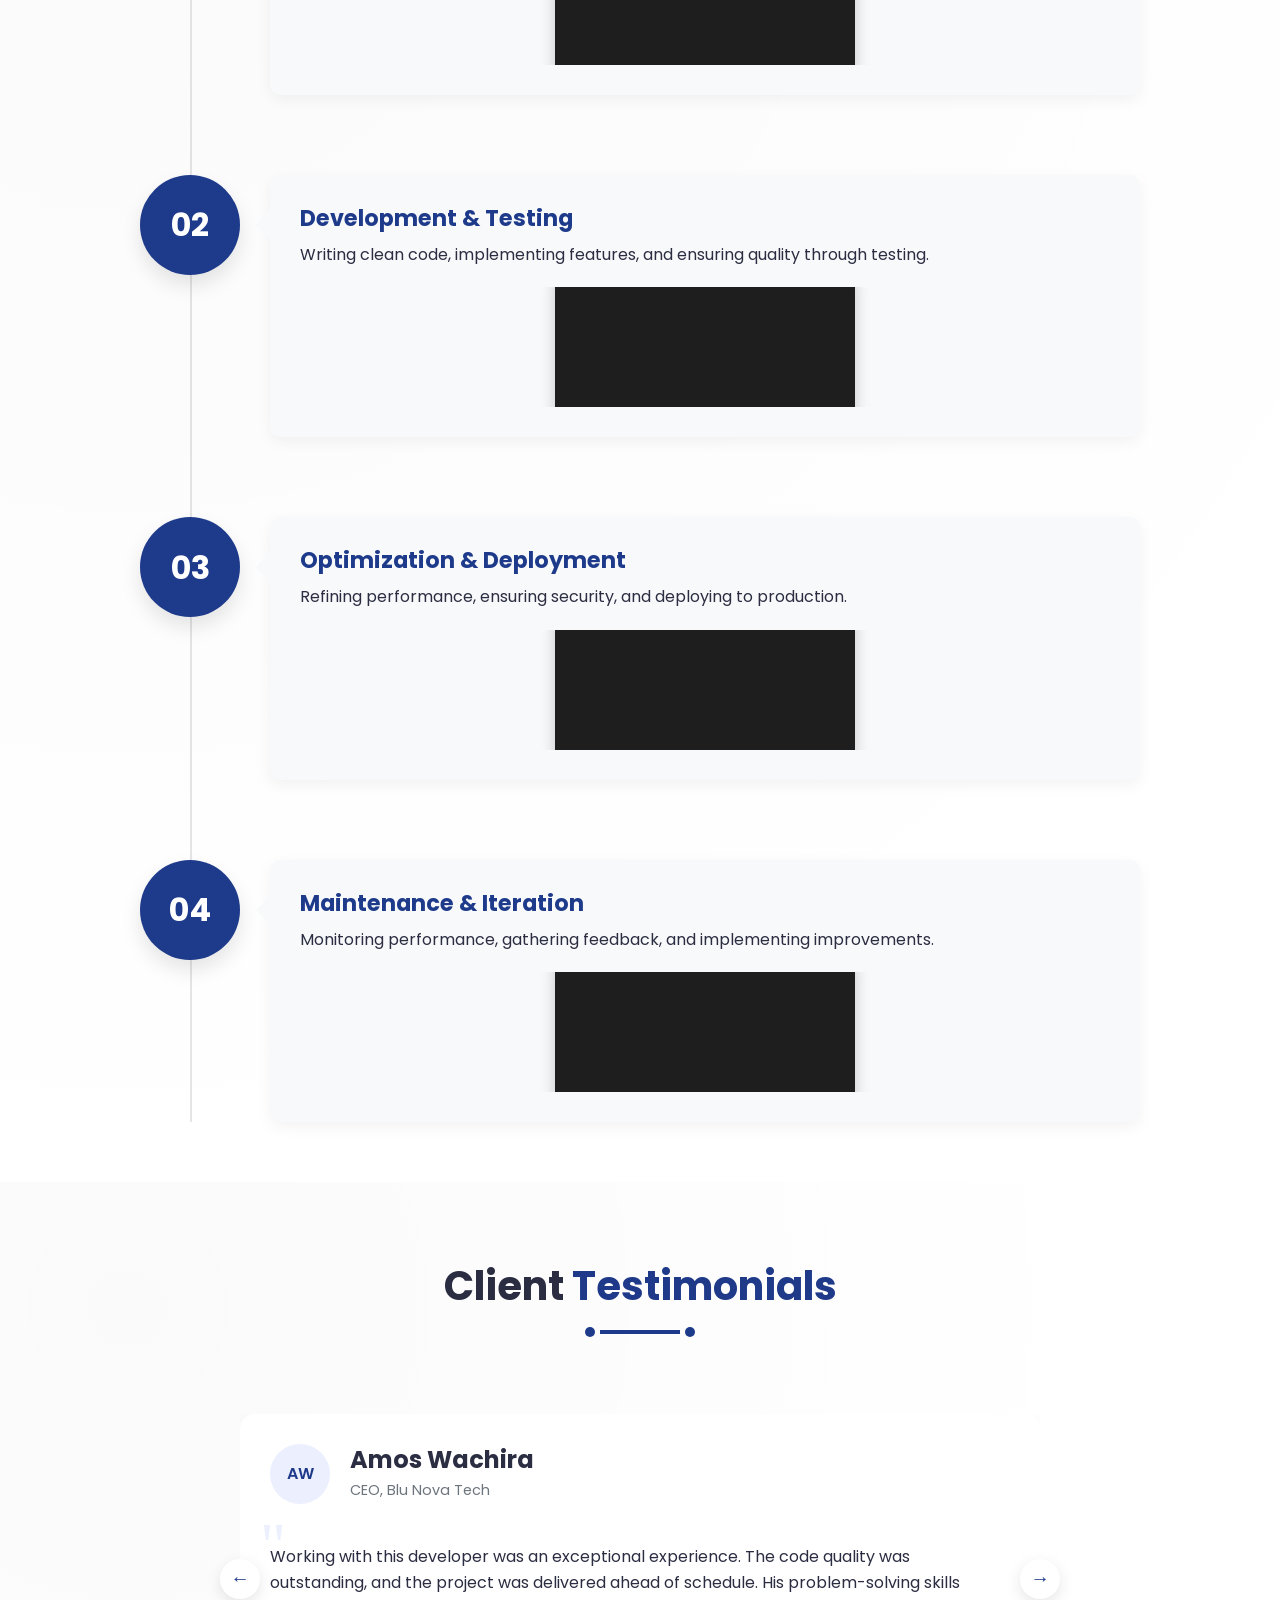
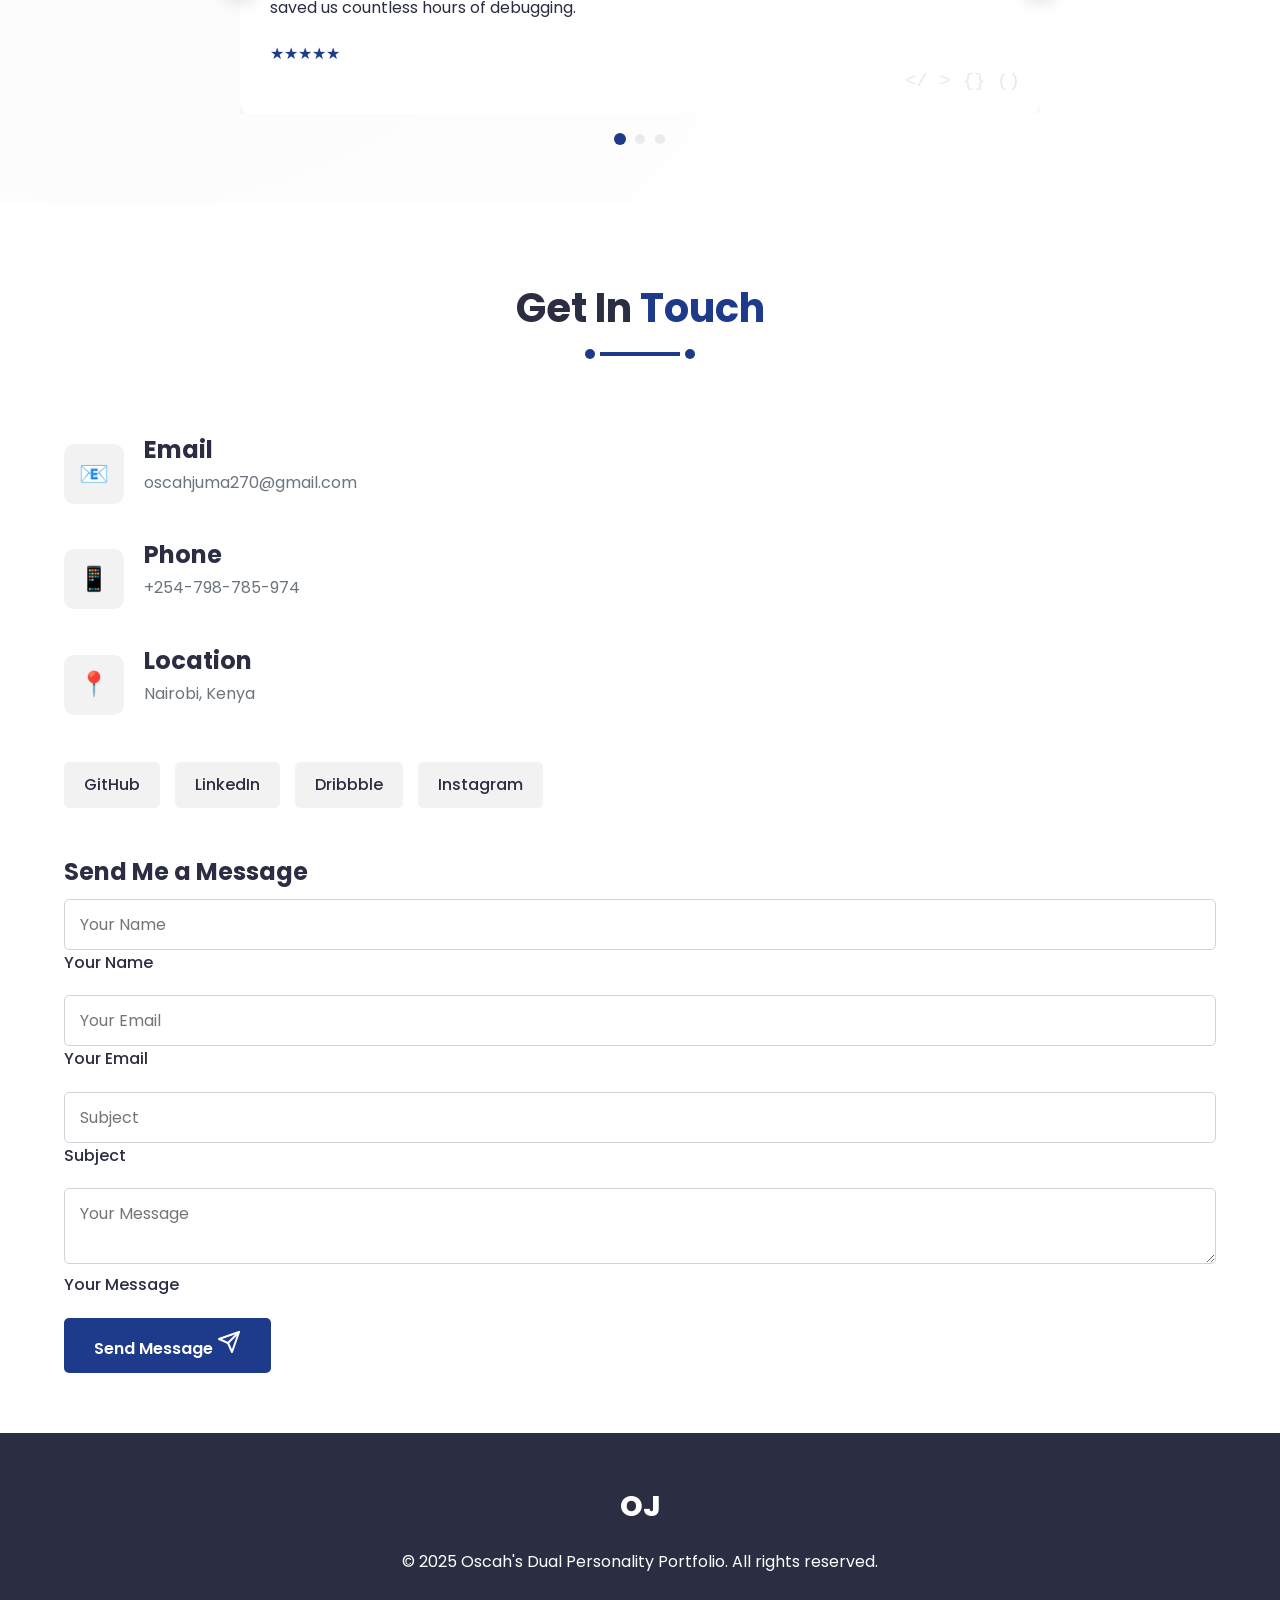
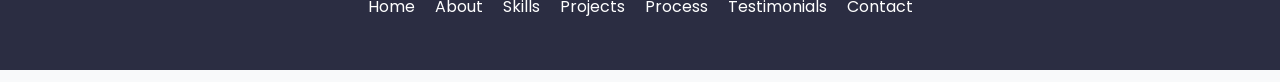
==== commit 2fa791d7: "Add new projects" ====
--- a/index.html
+++ b/index.html
@@ -428,12 +428,14 @@
                     </div>
                 </div>
             </div>
+
+            
             <div class="designer-content">
                 <div class="projects-grid">
                     <div class="project-card">
                         <div class="project-image">
                             <div class="image-placeholder">
-                                <span><img src="Assets/images/projects/neemashop.png" alt=""></span>
+                                <span><img src="Assets/images/projects/FABIB PRODUCTIONS-MY HUSBAND IS PREGNANT -Ticketed.png" alt=""></span>
                             </div>
                         </div>
                         <div class="project-info">
@@ -453,7 +455,7 @@
                     <div class="project-card">
                         <div class="project-image">
                             <div class="image-placeholder">
-                                <span><img src="Assets/images/projects/image.png" alt=""></span>
+                                <span><img src="Assets/images/projects/give to live.png" alt=""></span>
                             </div>
                         </div>
                         <div class="project-info">
@@ -473,7 +475,7 @@
                     <div class="project-card">
                         <div class="project-image">
                             <div class="image-placeholder">
-                                <span><img src="Assets/images/projects/church1.png" alt=""></span>
+                                <span><img src="Assets/images/projects/Skip the Trip We’ll Handle It.png" alt=""></span>
                             </div>
                         </div>
                         <div class="project-info">
@@ -495,7 +497,7 @@
                     <div class="project-card">
                         <div class="project-image">
                             <div class="image-placeholder">
-                                <span><img src="Assets/images/projects/witz2.png" alt=""></span>
+                                <span><img src="Assets/images/projects/Zetor Global 2175.png" alt=""></span>
                             </div>
                         </div>
                         <div class="project-info">
@@ -517,7 +519,7 @@
                     <div class="project-card">
                         <div class="project-image">
                             <div class="image-placeholder">
-                                <span><img src="./Assets/images/projects/coming.png" alt=""></span>
+                                <span><video src="Assets/images/projects/Curry.mp4" autoplay muted loop playsinline></video></span>
                             </div>
                         </div>
                         <div class="project-info">
@@ -539,7 +541,7 @@
                     <div class="project-card">
                         <div class="project-image">
                             <div class="image-placeholder">
-                                <span><img src="Assets/images/projects/RDK-jpg.jpg" alt=""></span>
+                                <span><video src="Assets/images/projects/Wander far.mp4" autoplay muted loop playsinline></video></span>
                             </div>
                         </div>
                         <div class="project-info">
@@ -561,7 +563,7 @@
                     <div class="project-card">
                         <div class="project-image">
                             <div class="image-placeholder">
-                                <span><img src="Assets/images/projects/1.png" alt=""></span>
+                                <span><video src="Assets/images/projects/all suite.mp4" autoplay muted loop playsinline></video></span>
                             </div>
                         </div>
                         <div class="project-info">
@@ -583,7 +585,227 @@
                     <div class="project-card">
                         <div class="project-image">
                             <div class="image-placeholder">
-                                <span><img src="Assets/images/projects/dashboard2.png" alt=""></span>
+                                <span><video src="Assets/images/projects/A Hive So Strong, Nature Trusts It..mp4" autoplay muted loop playsinline></video></span>
+                            </div>
+                        </div>
+                        <div class="project-info">
+                            <h3>Vendor Dashboard</h3>
+                            <p>UI/UX for a vendor dashboard for a supply chain website with modern chart trends and 
+                                personalized suggestions based on usage and efficiency.     
+                            </p>
+                            <div class="project-tags">
+                                <span class="tag">UI/UX Design</span>
+                                <span class="tag">Prototyping</span>
+                                <span class="tag">UX Research</span>
+                            </div>
+                            <div class="project-links">
+                                <a href="#" class="project-link">View Design</a>
+                                <a href="#" class="project-link">Case Study</a>
+                            </div>
+                        </div>
+                    </div>
+                    <div class="project-card">
+                        <div class="project-image">
+                            <div class="image-placeholder">
+                                <span><video src="Assets/images/projects/Cultivating Beauty, One Pot at a Time.mp4" autoplay muted loop playsinline></video></span>
+                            </div>
+                        </div>
+                        <div class="project-info">
+                            <h3>Vendor Dashboard</h3>
+                            <p>UI/UX for a vendor dashboard for a supply chain website with modern chart trends and 
+                                personalized suggestions based on usage and efficiency.     
+                            </p>
+                            <div class="project-tags">
+                                <span class="tag">UI/UX Design</span>
+                                <span class="tag">Prototyping</span>
+                                <span class="tag">UX Research</span>
+                            </div>
+                            <div class="project-links">
+                                <a href="#" class="project-link">View Design</a>
+                                <a href="#" class="project-link">Case Study</a>
+                            </div>
+                        </div>
+                    </div>
+                    <div class="project-card">
+                        <div class="project-image">
+                            <div class="image-placeholder">
+                                <span><video src="Assets/images/projects/Designs That Speak Louder Than Words.mp4" autoplay muted loop playsinline></video></span>
+                            </div>
+                        </div>
+                        <div class="project-info">
+                            <h3>Vendor Dashboard</h3>
+                            <p>UI/UX for a vendor dashboard for a supply chain website with modern chart trends and 
+                                personalized suggestions based on usage and efficiency.     
+                            </p>
+                            <div class="project-tags">
+                                <span class="tag">UI/UX Design</span>
+                                <span class="tag">Prototyping</span>
+                                <span class="tag">UX Research</span>
+                            </div>
+                            <div class="project-links">
+                                <a href="#" class="project-link">View Design</a>
+                                <a href="#" class="project-link">Case Study</a>
+                            </div>
+                        </div>
+                    </div>
+                    <div class="project-card">
+                        <div class="project-image">
+                            <div class="image-placeholder">
+                                <span><video src="Assets/images/projects/From Springs to Sips Naturally.mp4" autoplay muted loop playsinline></video></span>
+                            </div>
+                        </div>
+                        <div class="project-info">
+                            <h3>Vendor Dashboard</h3>
+                            <p>UI/UX for a vendor dashboard for a supply chain website with modern chart trends and 
+                                personalized suggestions based on usage and efficiency.     
+                            </p>
+                            <div class="project-tags">
+                                <span class="tag">UI/UX Design</span>
+                                <span class="tag">Prototyping</span>
+                                <span class="tag">UX Research</span>
+                            </div>
+                            <div class="project-links">
+                                <a href="#" class="project-link">View Design</a>
+                                <a href="#" class="project-link">Case Study</a>
+                            </div>
+                        </div>
+                    </div>
+                    <div class="project-card">
+                        <div class="project-image">
+                            <div class="image-placeholder">
+                                <span><video src="Assets/images/projects/healing begins (2).mp4" autoplay muted loop playsinline></video></span>
+                            </div>
+                        </div>
+                        <div class="project-info">
+                            <h3>Vendor Dashboard</h3>
+                            <p>UI/UX for a vendor dashboard for a supply chain website with modern chart trends and 
+                                personalized suggestions based on usage and efficiency.     
+                            </p>
+                            <div class="project-tags">
+                                <span class="tag">UI/UX Design</span>
+                                <span class="tag">Prototyping</span>
+                                <span class="tag">UX Research</span>
+                            </div>
+                            <div class="project-links">
+                                <a href="#" class="project-link">View Design</a>
+                                <a href="#" class="project-link">Case Study</a>
+                            </div>
+                        </div>
+                    </div>
+                    <div class="project-card">
+                        <div class="project-image">
+                            <div class="image-placeholder">
+                                <span><video src="Assets/images/projects/Home Insurance.mp4" autoplay muted loop playsinline></video></span>
+                            </div>
+                        </div>
+                        <div class="project-info">
+                            <h3>Vendor Dashboard</h3>
+                            <p>UI/UX for a vendor dashboard for a supply chain website with modern chart trends and 
+                                personalized suggestions based on usage and efficiency.     
+                            </p>
+                            <div class="project-tags">
+                                <span class="tag">UI/UX Design</span>
+                                <span class="tag">Prototyping</span>
+                                <span class="tag">UX Research</span>
+                            </div>
+                            <div class="project-links">
+                                <a href="#" class="project-link">View Design</a>
+                                <a href="#" class="project-link">Case Study</a>
+                            </div>
+                        </div>
+                    </div>
+                    <div class="project-card">
+                        <div class="project-image">
+                            <div class="image-placeholder">
+                                <span><video src="Assets/images/projects/we bring back the beat.mp4" autoplay muted loop playsinline></video></span>
+                            </div>
+                        </div>
+                        <div class="project-info">
+                            <h3>Vendor Dashboard</h3>
+                            <p>UI/UX for a vendor dashboard for a supply chain website with modern chart trends and 
+                                personalized suggestions based on usage and efficiency.     
+                            </p>
+                            <div class="project-tags">
+                                <span class="tag">UI/UX Design</span>
+                                <span class="tag">Prototyping</span>
+                                <span class="tag">UX Research</span>
+                            </div>
+                            <div class="project-links">
+                                <a href="#" class="project-link">View Design</a>
+                                <a href="#" class="project-link">Case Study</a>
+                            </div>
+                        </div>
+                    </div>
+                    <div class="project-card">
+                        <div class="project-image">
+                            <div class="image-placeholder">
+                                <span><video src="Assets/images/projects/Life’s Better with Extra Sauce..mp4" autoplay muted loop playsinline></video></span>
+                            </div>
+                        </div>
+                        <div class="project-info">
+                            <h3>Vendor Dashboard</h3>
+                            <p>UI/UX for a vendor dashboard for a supply chain website with modern chart trends and 
+                                personalized suggestions based on usage and efficiency.     
+                            </p>
+                            <div class="project-tags">
+                                <span class="tag">UI/UX Design</span>
+                                <span class="tag">Prototyping</span>
+                                <span class="tag">UX Research</span>
+                            </div>
+                            <div class="project-links">
+                                <a href="#" class="project-link">View Design</a>
+                                <a href="#" class="project-link">Case Study</a>
+                            </div>
+                        </div>
+                    </div>
+                    <div class="project-card">
+                        <div class="project-image">
+                            <div class="image-placeholder">
+                                <span><video src="Assets/images/projects/If the Mind Struggles, Everything Struggles..mp4" autoplay muted loop playsinline></video></span>
+                            </div>
+                        </div>
+                        <div class="project-info">
+                            <h3>Vendor Dashboard</h3>
+                            <p>UI/UX for a vendor dashboard for a supply chain website with modern chart trends and 
+                                personalized suggestions based on usage and efficiency.     
+                            </p>
+                            <div class="project-tags">
+                                <span class="tag">UI/UX Design</span>
+                                <span class="tag">Prototyping</span>
+                                <span class="tag">UX Research</span>
+                            </div>
+                            <div class="project-links">
+                                <a href="#" class="project-link">View Design</a>
+                                <a href="#" class="project-link">Case Study</a>
+                            </div>
+                        </div>
+                    </div>
+                    <div class="project-card">
+                        <div class="project-image">
+                            <div class="image-placeholder">
+                                <span><video src="Assets/images/projects/Need a Smooth Way to Get Paid from Anywhere.mp4" autoplay muted loop playsinline></video></span>
+                            </div>
+                        </div>
+                        <div class="project-info">
+                            <h3>Vendor Dashboard</h3>
+                            <p>UI/UX for a vendor dashboard for a supply chain website with modern chart trends and 
+                                personalized suggestions based on usage and efficiency.     
+                            </p>
+                            <div class="project-tags">
+                                <span class="tag">UI/UX Design</span>
+                                <span class="tag">Prototyping</span>
+                                <span class="tag">UX Research</span>
+                            </div>
+                            <div class="project-links">
+                                <a href="#" class="project-link">View Design</a>
+                                <a href="#" class="project-link">Case Study</a>
+                            </div>
+                        </div>
+                    </div>
+                    <div class="project-card">
+                        <div class="project-image">
+                            <div class="image-placeholder">
+                                <span><video src="Assets/images/projects/WE support less privileged children in africa.mp4" autoplay muted loop playsinline></video></span>
                             </div>
                         </div>
                         <div class="project-info">
--- a/css/styles.css
+++ b/css/styles.css
@@ -13,6 +13,7 @@
   --dev-text: #2b2d42;
   --dev-background: #f8f9fa;
   --dev-card-bg: #ffffff;
+  --dev-primary-rgb: 30, 58, 138;
 
   /* Designer Mode Variables */
   --design-primary: #ff6b6b;
@@ -21,6 +22,7 @@
   --design-text: #2b2d42;
   --design-background: #f8f9fa;
   --design-card-bg: #ffffff;
+  --design-primary-rgb: 255, 107, 107;
 
   /* Active Theme (default: developer) */
   --primary: var(--dev-primary);
@@ -100,15 +102,22 @@
   color: var(--primary);
 }
 
-/* Layout */
+/* Layout - Modified for uniform scroll */
 section {
-  padding: 80px 5%;
+  padding: 80px 5% 60px 5%; /* Reduced bottom padding */
+  min-height: auto; /* Remove min-height constraint */
+  display: flex;
+  flex-direction: column;
+  justify-content: flex-start; /* Changed from center to flex-start */
+  width: 100%;
+  overflow-x: hidden;
+}
+
+/* Special handling for hero section */
+#hero {
   min-height: 100vh;
-  display: flex;
-  flex-direction: column;
   justify-content: center;
-  width: 100%;
-  overflow-x: hidden;
+  padding-top: 80px;
 }
 
 .section-header {
@@ -503,6 +512,7 @@
   flex: 1;
   width: 100%;
   max-width: 350px;
+  position: relative;
 }
 
 .image-container {
@@ -510,6 +520,16 @@
   max-width: 350px;
   height: 350px;
   margin: 0 auto;
+  opacity: 0;
+  transform: translateY(20px);
+  transition: var(--transition-medium);
+  position: absolute;
+}
+
+.image-container.active {
+  opacity: 1;
+  transform: translateY(0);
+  position: relative;
 }
 
 .image-placeholder {
@@ -522,6 +542,14 @@
   align-items: center;
   color: #adb5bd;
   font-weight: 500;
+  overflow: hidden;
+}
+
+.image-placeholder img {
+  width: 100%;
+  height: 100%;
+  object-fit: cover;
+  border-radius: 20px;
 }
 
 .image-decoration {
@@ -537,40 +565,8 @@
 
 .designer-decoration {
   border-color: var(--design-primary);
-  border-radius: 50%;
   top: 15px;
   left: 15px;
-}
-
-.designer-content .image-placeholder {
-  border-radius: 50%;
-  background: linear-gradient(135deg, #f8f9fa 0%, #e9ecef 100%);
-}
-
-.about-image .image-container {
-  position: relative;
-  width: 100%;
-  max-width: 350px;
-  height: 350px;
-  margin: 0 auto;
-  opacity: 0;
-  transform: translateY(20px);
-  transition: var(--transition-medium);
-  position: absolute;
-}
-
-.about-image .image-container.active {
-  opacity: 1;
-  transform: translateY(0);
-  position: relative;
-}
-
-/* Update the existing .image-container rule to remove the position properties */
-.image-container {
-  width: 100%;
-  max-width: 350px;
-  height: 350px;
-  margin: 0 auto;
 }
 
 .about-text {
@@ -706,7 +702,7 @@
   transition: width 1.5s ease-in-out;
 }
 
-/* Projects Section */
+/* Projects Section - Applied to both developer and designer */
 .projects-section {
   background-color: #f8f9fa;
 }
@@ -730,14 +726,16 @@
   position: relative;
 }
 
-.projects-grid {
+.developer-content .projects-grid,
+.designer-content .projects-grid {
   display: grid;
-  grid-template-columns: repeat(auto-fill, minmax(280px, 1fr));
+  grid-template-columns: repeat(3, 1fr);
   gap: 30px;
   width: 100%;
 }
 
-.project-card {
+.developer-content .project-card,
+.designer-content .project-card {
   background-color: var(--card-bg);
   border-radius: 10px;
   overflow: hidden;
@@ -746,45 +744,139 @@
   width: 100%;
 }
 
-.project-card:hover {
+.developer-content .project-card:hover,
+.designer-content .project-card:hover {
   transform: translateY(-10px);
   box-shadow: 0 15px 30px rgba(0, 0, 0, 0.1);
 }
 
-.project-image {
-  height: 200px;
+.developer-content .project-image,
+.designer-content .project-image {
+  height: 250px;
   overflow: hidden;
-}
-
-.project-info {
-  padding: 20px;
-}
-
-.project-tags {
+  background-color: #f8f9fa;
+}
+
+.developer-content .project-image .image-placeholder,
+.designer-content .project-image .image-placeholder {
+  width: 100%;
+  height: 100%;
+  background-color: transparent;
+  border-radius: 0;
+  display: flex;
+  justify-content: center;
+  align-items: center;
+  color: transparent;
+}
+
+.developer-content .project-image .image-placeholder span,
+.designer-content .project-image .image-placeholder span {
+  width: 100%;
+  height: 100%;
+  display: flex;
+  justify-content: center;
+  align-items: center;
+}
+
+.developer-content .project-image .image-placeholder span img,
+.developer-content .project-image .image-placeholder span video,
+.designer-content .project-image .image-placeholder span img,
+.designer-content .project-image .image-placeholder span video {
+  width: 100%;
+  height: 100%;
+  object-fit: contain;
+  object-position: center;
+  border-radius: 0;
+  display: block;
+}
+
+.developer-content .project-card {
+  border-left: 3px solid var(--dev-primary);
+}
+
+.developer-content .project-card:hover {
+  border-left-color: var(--dev-accent);
+}
+
+.designer-content .project-card {
+  border-left: 3px solid var(--design-primary);
+}
+
+.designer-content .project-card:hover {
+  border-left-color: var(--design-accent);
+}
+
+.developer-content .project-info,
+.designer-content .project-info {
+  padding: 25px;
+}
+
+.developer-content .project-info h3,
+.designer-content .project-info h3 {
+  margin-bottom: 10px;
+  font-size: 1.2rem;
+}
+
+.developer-content .project-info p,
+.designer-content .project-info p {
+  color: #6c757d;
+  font-size: 0.9rem;
+  line-height: 1.5;
+  margin-bottom: 15px;
+}
+
+.developer-content .project-tags,
+.designer-content .project-tags {
   display: flex;
   flex-wrap: wrap;
-  gap: 10px;
+  gap: 8px;
   margin: 15px 0;
 }
 
-.project-links {
+.developer-content .project-tags .tag,
+.designer-content .project-tags .tag {
+  padding: 4px 12px;
+  background-color: rgba(0, 0, 0, 0.05);
+  border-radius: 15px;
+  font-size: 0.75rem;
+  font-weight: 500;
+}
+
+.developer-content .project-tags .tag:hover {
+  background-color: var(--dev-primary);
+  color: white;
+}
+
+.designer-content .project-tags .tag:hover {
+  background-color: var(--design-primary);
+  color: white;
+}
+
+.developer-content .project-links,
+.designer-content .project-links {
   display: flex;
   flex-wrap: wrap;
-  gap: 15px;
+  gap: 12px;
   margin-top: 20px;
 }
 
-.project-link {
-  padding: 8px 15px;
+.developer-content .project-link,
+.designer-content .project-link {
+  padding: 8px 16px;
   background-color: rgba(0, 0, 0, 0.05);
   border-radius: 5px;
-  font-size: 0.9rem;
+  font-size: 0.85rem;
   font-weight: 500;
   transition: var(--transition-fast);
 }
 
-.project-link:hover {
-  background-color: var(--primary);
+.developer-content .project-link:hover {
+  background-color: var(--dev-primary);
+  color: white;
+}
+
+.designer-content .project-link:hover {
+  background-color: var(--design-primary);
   color: white;
 }
 
@@ -1146,119 +1238,6 @@
   opacity: 1;
   transform: translateY(0);
   transition-delay: 0.2s;
-}
-
-.feedback-element {
-  width: 200px;
-  height: 120px;
-  background-color: white;
-  border-radius: 8px;
-  box-shadow: 0 5px 15px rgba(0, 0, 0, 0.1);
-  display: flex;
-  align-items: center;
-  justify-content: center;
-  position: relative;
-  overflow: hidden;
-}
-
-.feedback-circle {
-  width: 60px;
-  height: 60px;
-  border: 3px solid var(--design-primary);
-  border-radius: 50%;
-  opacity: 0;
-  transform: scale(0);
-  transition: all 0.5s cubic-bezier(0.34, 1.56, 0.64, 1);
-}
-
-.feedback-line {
-  position: absolute;
-  width: 0;
-  height: 3px;
-  background-color: var(--design-accent);
-  top: 50%;
-  left: 50%;
-  transform: translate(-50%, -50%);
-  transition: width 0.8s ease;
-}
-
-.process-step:hover .feedback-circle {
-  opacity: 1;
-  transform: scale(1);
-}
-
-.process-step:hover .feedback-line {
-  width: 100px;
-}
-
-/* Responsive Styles for Process Section */
-@media (max-width: 992px) {
-  .process-timeline::before {
-    left: 40px;
-  }
-
-  .step-number {
-    width: 80px;
-    height: 80px;
-    font-size: 1.6rem;
-  }
-
-  .step-content {
-    padding: 25px;
-  }
-
-  .step-icon {
-    height: 100px;
-  }
-}
-
-@media (max-width: 768px) {
-  .process-timeline::before {
-    left: 30px;
-  }
-
-  .step-number {
-    width: 60px;
-    height: 60px;
-    font-size: 1.3rem;
-  }
-
-  .step-content {
-    margin-left: 20px;
-    padding: 20px;
-  }
-
-  .step-content::before {
-    top: 30px;
-  }
-
-  .code-snippet,
-  .design-element {
-    max-width: 100%;
-  }
-}
-
-@media (max-width: 576px) {
-  .process-step {
-    flex-direction: column;
-  }
-
-  .process-timeline::before {
-    left: 50%;
-    transform: translateX(-50%);
-  }
-
-  .step-number {
-    margin: 0 auto 20px;
-  }
-
-  .step-content {
-    margin-left: 0;
-  }
-
-  .step-content::before {
-    display: none;
-  }
 }
 
 /* Testimonials Section */
@@ -1688,6 +1667,116 @@
   --accent: var(--design-accent);
 }
 
+/* Resume Button Styles */
+.resume-btn {
+  display: flex;
+  align-items: center;
+  justify-content: center;
+  margin-top: 20px;
+  padding: 12px 24px;
+  border-radius: 6px;
+  font-weight: 500;
+  transition: all 0.3s ease;
+  text-decoration: none;
+  width: fit-content;
+  position: relative;
+  overflow: hidden;
+  border: 2px solid transparent;
+}
+
+.resume-btn-icon {
+  margin-right: 10px;
+  font-size: 1.2rem;
+}
+
+/* Developer Resume Button */
+.developer-resume-btn {
+  background-color: rgba(30, 58, 138, 0.1);
+  color: var(--dev-primary);
+  border-color: var(--dev-primary);
+}
+
+.developer-resume-btn::before {
+  content: "";
+  position: absolute;
+  top: 0;
+  left: -100%;
+  width: 100%;
+  height: 100%;
+  background: linear-gradient(90deg, transparent, rgba(30, 58, 138, 0.2), transparent);
+  transition: all 0.6s ease;
+}
+
+.developer-resume-btn:hover {
+  background-color: var(--dev-primary);
+  color: white;
+  transform: translateY(-3px);
+  box-shadow: 0 5px 15px rgba(30, 58, 138, 0.3);
+}
+
+.developer-resume-btn:hover::before {
+  left: 100%;
+}
+
+/* Designer Resume Button */
+.designer-resume-btn {
+  background-color: rgba(255, 107, 107, 0.1);
+  color: var(--design-primary);
+  border-color: var(--design-primary);
+  border-radius: 30px;
+}
+
+.designer-resume-btn::before {
+  content: "";
+  position: absolute;
+  top: 0;
+  left: 0;
+  width: 100%;
+  height: 100%;
+  background: radial-gradient(circle at center, rgba(255, 107, 107, 0.3) 0%, transparent 70%);
+  opacity: 0;
+  transition: all 0.6s ease;
+}
+
+.designer-resume-btn:hover {
+  background-color: var(--design-primary);
+  color: white;
+  transform: translateY(-3px) scale(1.05);
+  box-shadow: 0 5px 20px rgba(255, 107, 107, 0.4);
+}
+
+.designer-resume-btn:hover::before {
+  opacity: 1;
+}
+
+/* Animations */
+@keyframes fadeIn {
+  from {
+    opacity: 0;
+    transform: translateY(20px);
+  }
+  to {
+    opacity: 1;
+    transform: translateY(0);
+  }
+}
+
+.fade-in {
+  animation: fadeIn 0.5s forwards;
+}
+
+/* Scroll Animations */
+.reveal {
+  opacity: 0;
+  transform: translateY(50px);
+  transition: all 0.8s ease;
+}
+
+.reveal.active {
+  opacity: 1;
+  transform: translateY(0);
+}
+
 /* Responsive Styles */
 @media (max-width: 1200px) {
   .skills-grid {
@@ -1697,6 +1786,11 @@
   .testimonials-grid {
     grid-template-columns: repeat(auto-fill, minmax(280px, 1fr));
   }
+
+  .developer-content .projects-grid,
+  .designer-content .projects-grid {
+    grid-template-columns: repeat(2, 1fr);
+  }
 }
 
 @media (max-width: 992px) {
@@ -1713,16 +1807,29 @@
   }
 
   section {
-    padding: 60px 5%;
-  }
-
-  .image-container {
-    width: 280px;
-    height: 280px;
-  }
-
-  .shape-element {
-    height: 250px;
+    padding: 60px 5% 40px 5%;
+  }
+
+  .about-content {
+    flex-direction: column;
+  }
+
+  .contact-content {
+    flex-direction: column;
+  }
+
+  .process-timeline::before {
+    left: 40px;
+  }
+
+  .step-number {
+    width: 80px;
+    height: 80px;
+    font-size: 1.6rem;
+  }
+
+  .step-content {
+    padding: 25px;
   }
 
   .testimonial-controls {
@@ -1737,8 +1844,15 @@
     margin: 0;
   }
 
-  .contact-content {
-    flex-direction: column;
+  .developer-content .projects-grid,
+  .designer-content .projects-grid {
+    grid-template-columns: repeat(2, 1fr);
+    gap: 25px;
+  }
+
+  .developer-content .project-image,
+  .designer-content .project-image {
+    height: 200px;
   }
 }
 
@@ -1797,8 +1911,20 @@
     grid-template-columns: 1fr;
   }
 
-  .projects-grid {
+  .developer-content .projects-grid,
+  .designer-content .projects-grid {
     grid-template-columns: 1fr;
+    gap: 20px;
+  }
+
+  .developer-content .project-image,
+  .designer-content .project-image {
+    height: 200px;
+  }
+
+  .developer-content .project-info,
+  .designer-content .project-info {
+    padding: 20px;
   }
 
   .testimonials-grid {
@@ -1817,6 +1943,25 @@
   .social-links {
     justify-content: center;
   }
+
+  .process-timeline::before {
+    left: 30px;
+  }
+
+  .step-number {
+    width: 60px;
+    height: 60px;
+    font-size: 1.3rem;
+  }
+
+  .step-content {
+    margin-left: 20px;
+    padding: 20px;
+  }
+
+  .step-content::before {
+    top: 30px;
+  }
 }
 
 @media (max-width: 576px) {
@@ -1829,7 +1974,7 @@
   }
 
   section {
-    padding: 50px 4%;
+    padding: 50px 4% 30px 4%;
   }
 
   .persona-toggle {
@@ -1853,18 +1998,11 @@
   }
 
   .primary-btn,
-  .secondary-btn {
+  .secondary-btn,
+  .resume-btn {
     width: 100%;
     text-align: center;
-  }
-
-  .image-container {
-    width: 250px;
-    height: 250px;
-  }
-
-  .shape-element {
-    height: 200px;
+    justify-content: center;
   }
 
   .about-stats {
@@ -1872,12 +2010,26 @@
     gap: 20px;
   }
 
-  .project-links {
+  .developer-content .project-links,
+  .designer-content .project-links {
     flex-direction: column;
-  }
-
-  .project-link {
+    gap: 10px;
+  }
+
+  .developer-content .project-link,
+  .designer-content .project-link {
     text-align: center;
+    padding: 10px 16px;
+  }
+
+  .developer-content .project-image,
+  .designer-content .project-image {
+    height: 180px;
+  }
+
+  .developer-content .project-info,
+  .designer-content .project-info {
+    padding: 15px;
   }
 
   .contact-icon {
@@ -1902,206 +2054,25 @@
   .designer-client-avatar {
     margin: 0 auto;
   }
-}
-
-/* Animations */
-@keyframes fadeIn {
-  from {
-    opacity: 0;
-    transform: translateY(20px);
-  }
-  to {
-    opacity: 1;
-    transform: translateY(0);
-  }
-}
-
-.fade-in {
-  animation: fadeIn 0.5s forwards;
-}
-
-/* Scroll Animations */
-.reveal {
-  opacity: 0;
-  transform: translateY(50px);
-  transition: all 0.8s ease;
-}
-
-.reveal.active {
-  opacity: 1;
-  transform: translateY(0);
-}
-
-/* Testimonial Animations */
-@keyframes slideInRight {
-  from {
-    opacity: 0;
-    transform: translateX(50px);
-  }
-  to {
-    opacity: 1;
-    transform: translateX(0);
-  }
-}
-
-@keyframes slideOutLeft {
-  from {
-    opacity: 1;
-    transform: translateX(0);
-  }
-  to {
-    opacity: 0;
-    transform: translateX(-50px);
-  }
-}
-
-.slide-in-right {
-  animation: slideInRight 0.5s forwards;
-}
-
-.slide-out-left {
-  animation: slideOutLeft 0.5s forwards;
-}
-
-@keyframes float {
-  0% {
-    transform: translateY(0);
-  }
-  50% {
-    transform: translateY(-10px);
-  }
-  100% {
-    transform: translateY(0);
-  }
-}
-
-.designer-testimonial {
-  animation: float 6s ease-in-out infinite;
-}
-
-.designer-testimonial:nth-child(2) {
-  animation-delay: 1s;
-}
-
-.designer-testimonial:nth-child(3) {
-  animation-delay: 2s;
-}
-
-/* Designer testimonial hover effects */
-.designer-testimonial:hover .designer-quote-mark {
-  transform: scale(1.2);
-  transition: transform 0.3s ease;
-}
-
-.designer-client-info {
-  transition: transform 0.3s ease;
-}
-
-.designer-testimonial:hover .designer-client-info {
-  transform: translateY(-5px);
-}
-
-
-/* Resume Button Styles */
-.resume-btn {
-  display: flex;
-  align-items: center;
-  justify-content: center;
-  margin-top: 20px;
-  padding: 12px 24px;
-  border-radius: 6px;
-  font-weight: 500;
-  transition: all 0.3s ease;
-  text-decoration: none;
-  width: fit-content;
-  position: relative;
-  overflow: hidden;
-  border: 2px solid transparent;
-}
-
-.resume-btn-icon {
-  margin-right: 10px;
-  font-size: 1.2rem;
-}
-
-/* Developer Resume Button */
-.developer-resume-btn {
-  background-color: rgba(var(--dev-primary-rgb), 0.1);
-  color: var(--dev-primary);
-  border-color: var(--dev-primary);
-}
-
-.developer-resume-btn::before {
-  content: '';
-  position: absolute;
-  top: 0;
-  left: -100%;
-  width: 100%;
-  height: 100%;
-  background: linear-gradient(
-      90deg,
-      transparent,
-      rgba(var(--dev-primary-rgb), 0.2),
-      transparent
-  );
-  transition: all 0.6s ease;
-}
-
-.developer-resume-btn:hover {
-  background-color: var(--dev-primary);
-  color: white;
-  transform: translateY(-3px);
-  box-shadow: 0 5px 15px rgba(var(--dev-primary-rgb), 0.3);
-}
-
-.developer-resume-btn:hover::before {
-  left: 100%;
-}
-
-/* Designer Resume Button */
-.designer-resume-btn {
-  background-color: rgba(var(--design-primary-rgb), 0.1);
-  color: var(--design-primary);
-  border-color: var(--design-primary);
-  border-radius: 30px;
-}
-
-.designer-resume-btn::before {
-  content: '';
-  position: absolute;
-  top: 0;
-  left: 0;
-  width: 100%;
-  height: 100%;
-  background: radial-gradient(
-      circle at center,
-      rgba(var(--design-primary-rgb), 0.3) 0%,
-      transparent 70%
-  );
-  opacity: 0;
-  transition: all 0.6s ease;
-}
-
-.designer-resume-btn:hover {
-  background-color: var(--design-primary);
-  color: white;
-  transform: translateY(-3px) scale(1.05);
-  box-shadow: 0 5px 20px rgba(var(--design-primary-rgb), 0.4);
-}
-
-.designer-resume-btn:hover::before {
-  opacity: 1;
-}
-
-/* Responsive styles for resume buttons */
-@media (max-width: 768px) {
-  .hero-cta {
-      flex-direction: column;
-      align-items: flex-start;
-  }
-  
-  .resume-btn {
-      margin-top: 15px;
-      width: 100%;
+
+  .process-step {
+    flex-direction: column;
+  }
+
+  .process-timeline::before {
+    left: 50%;
+    transform: translateX(-50%);
+  }
+
+  .step-number {
+    margin: 0 auto 20px;
+  }
+
+  .step-content {
+    margin-left: 0;
+  }
+
+  .step-content::before {
+    display: none;
   }
 }
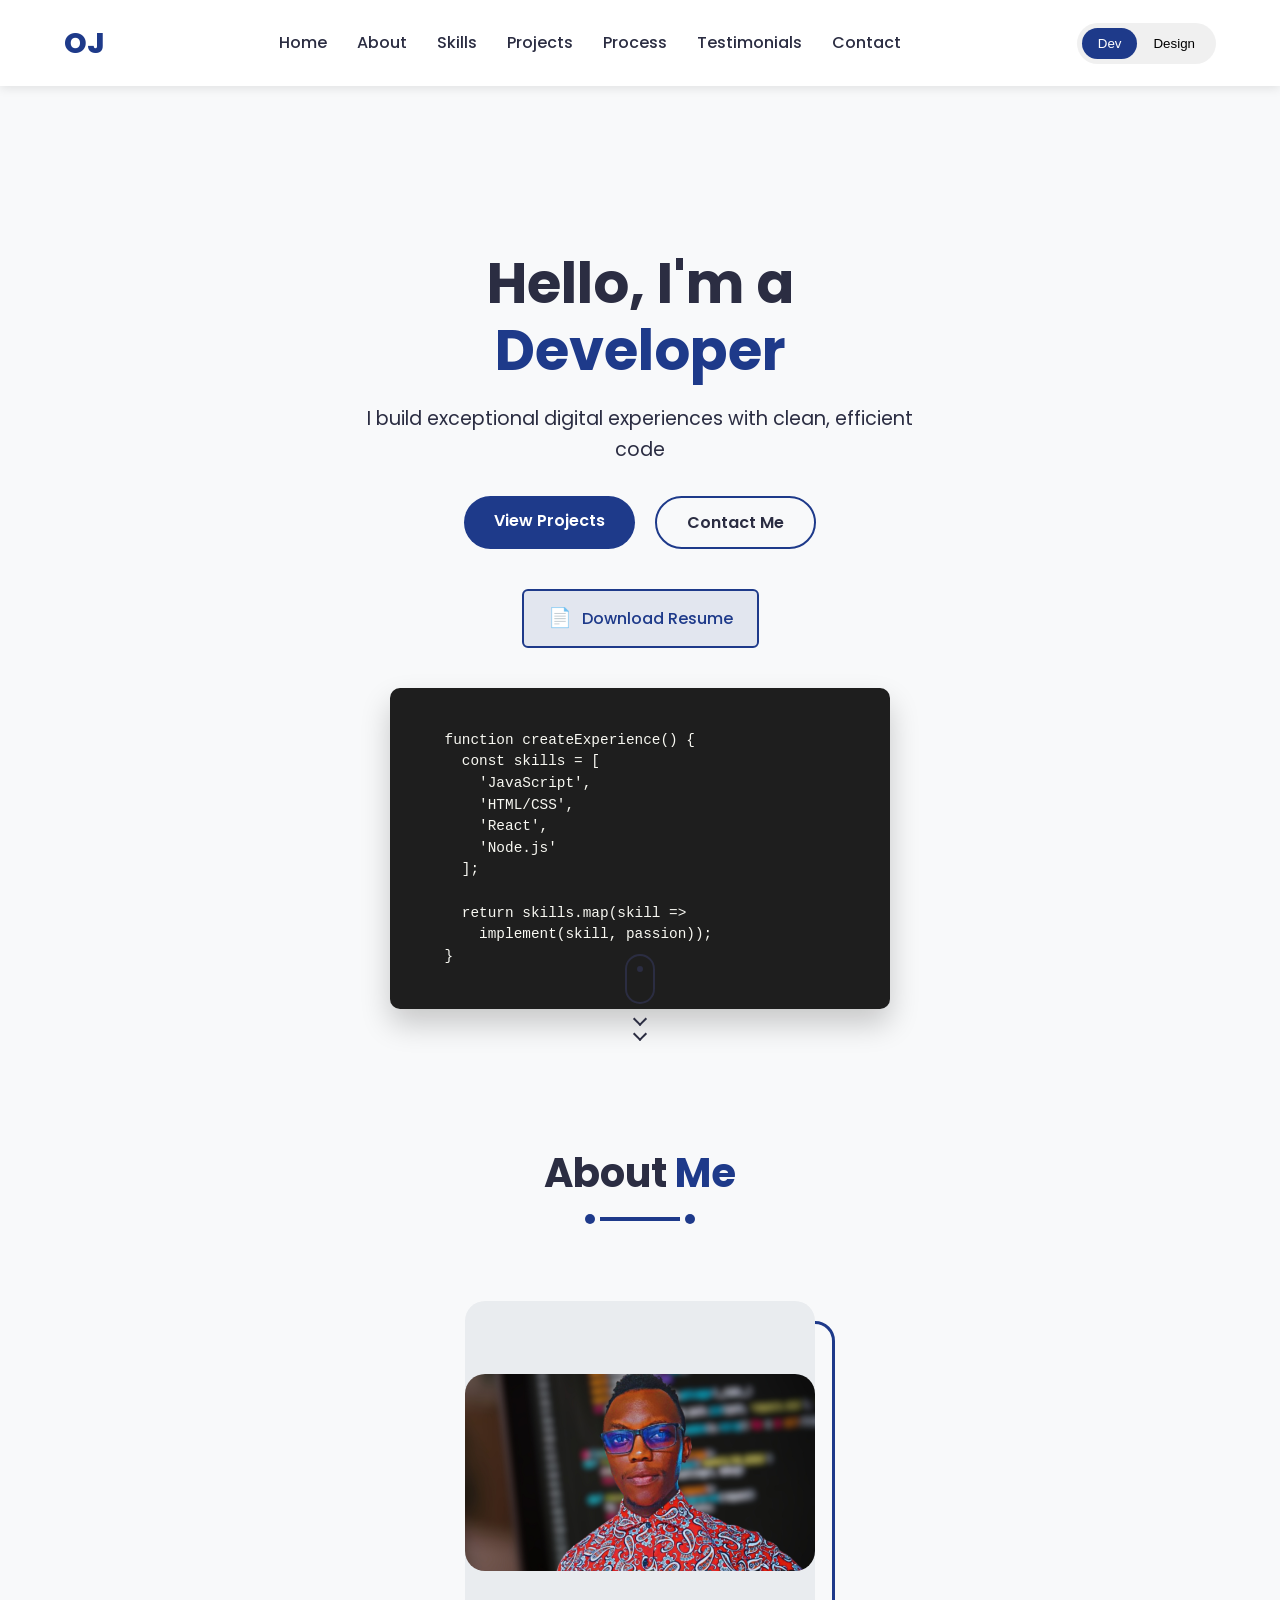
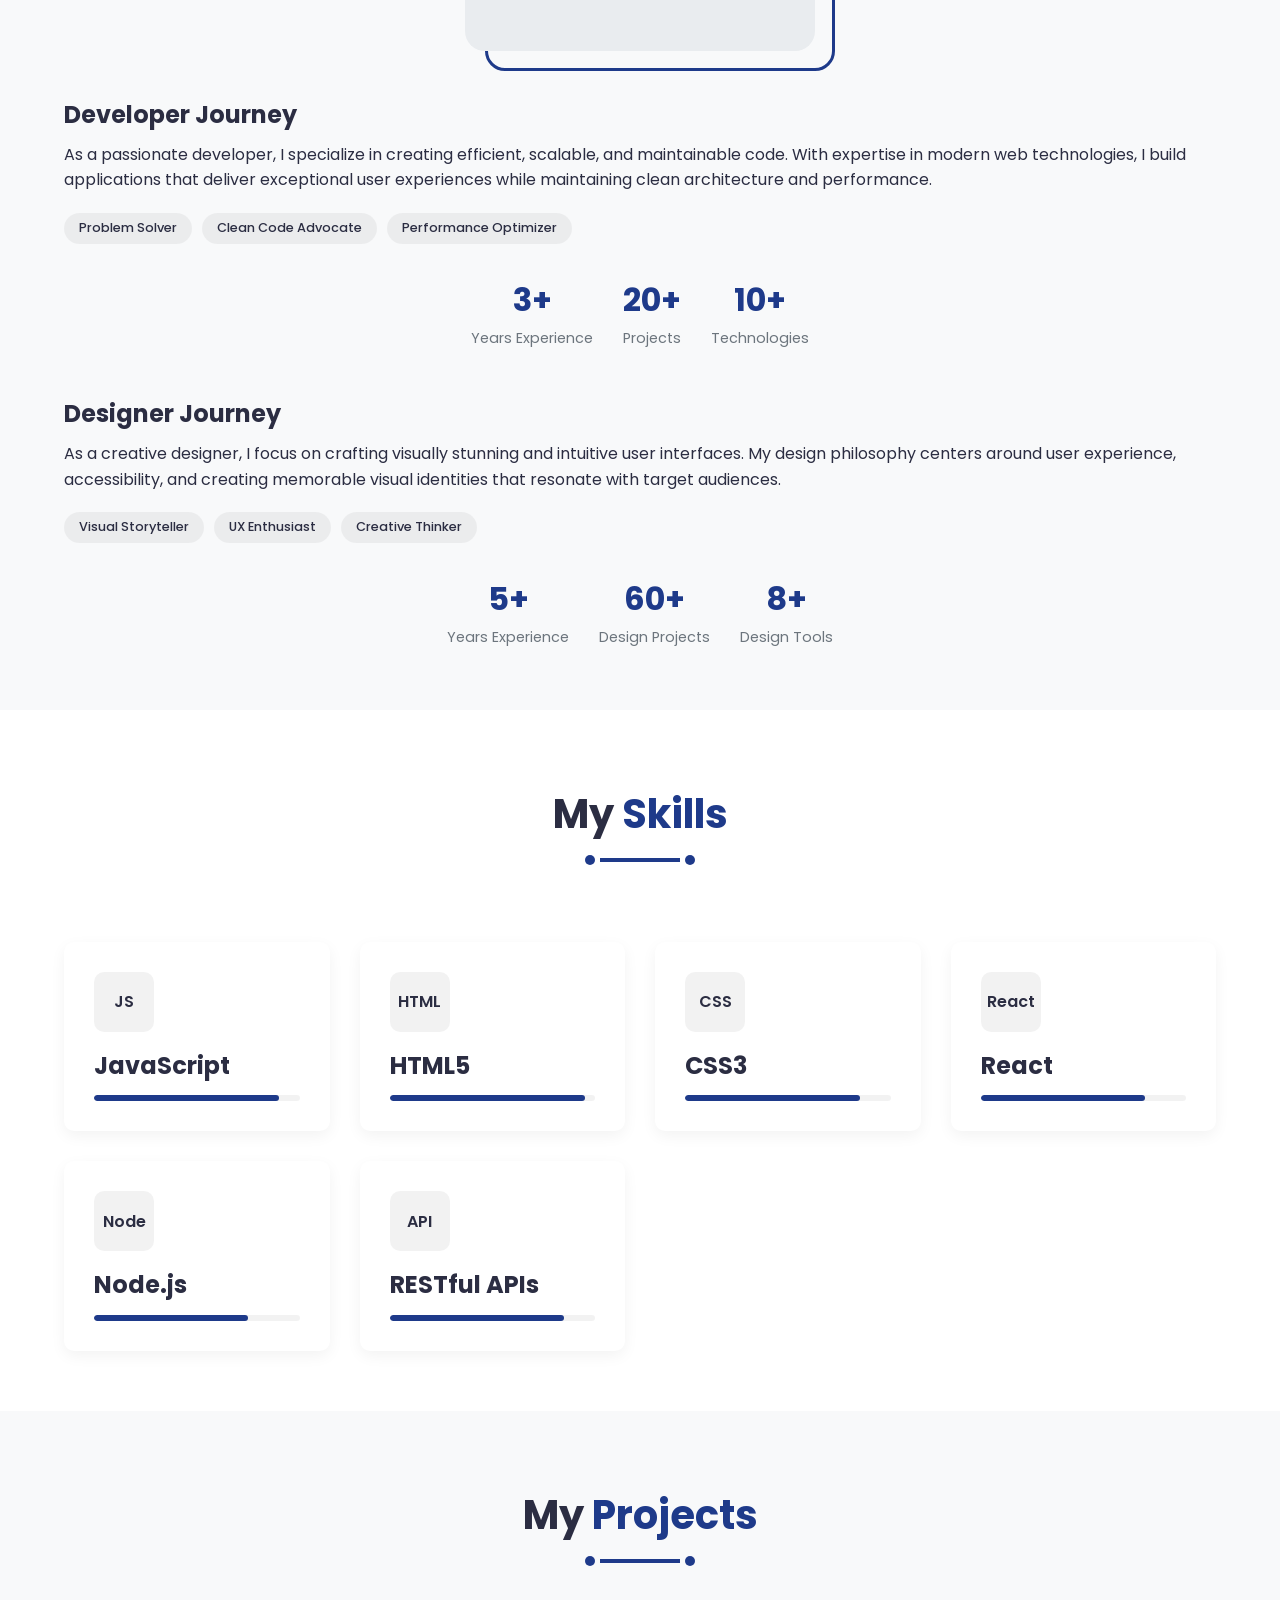
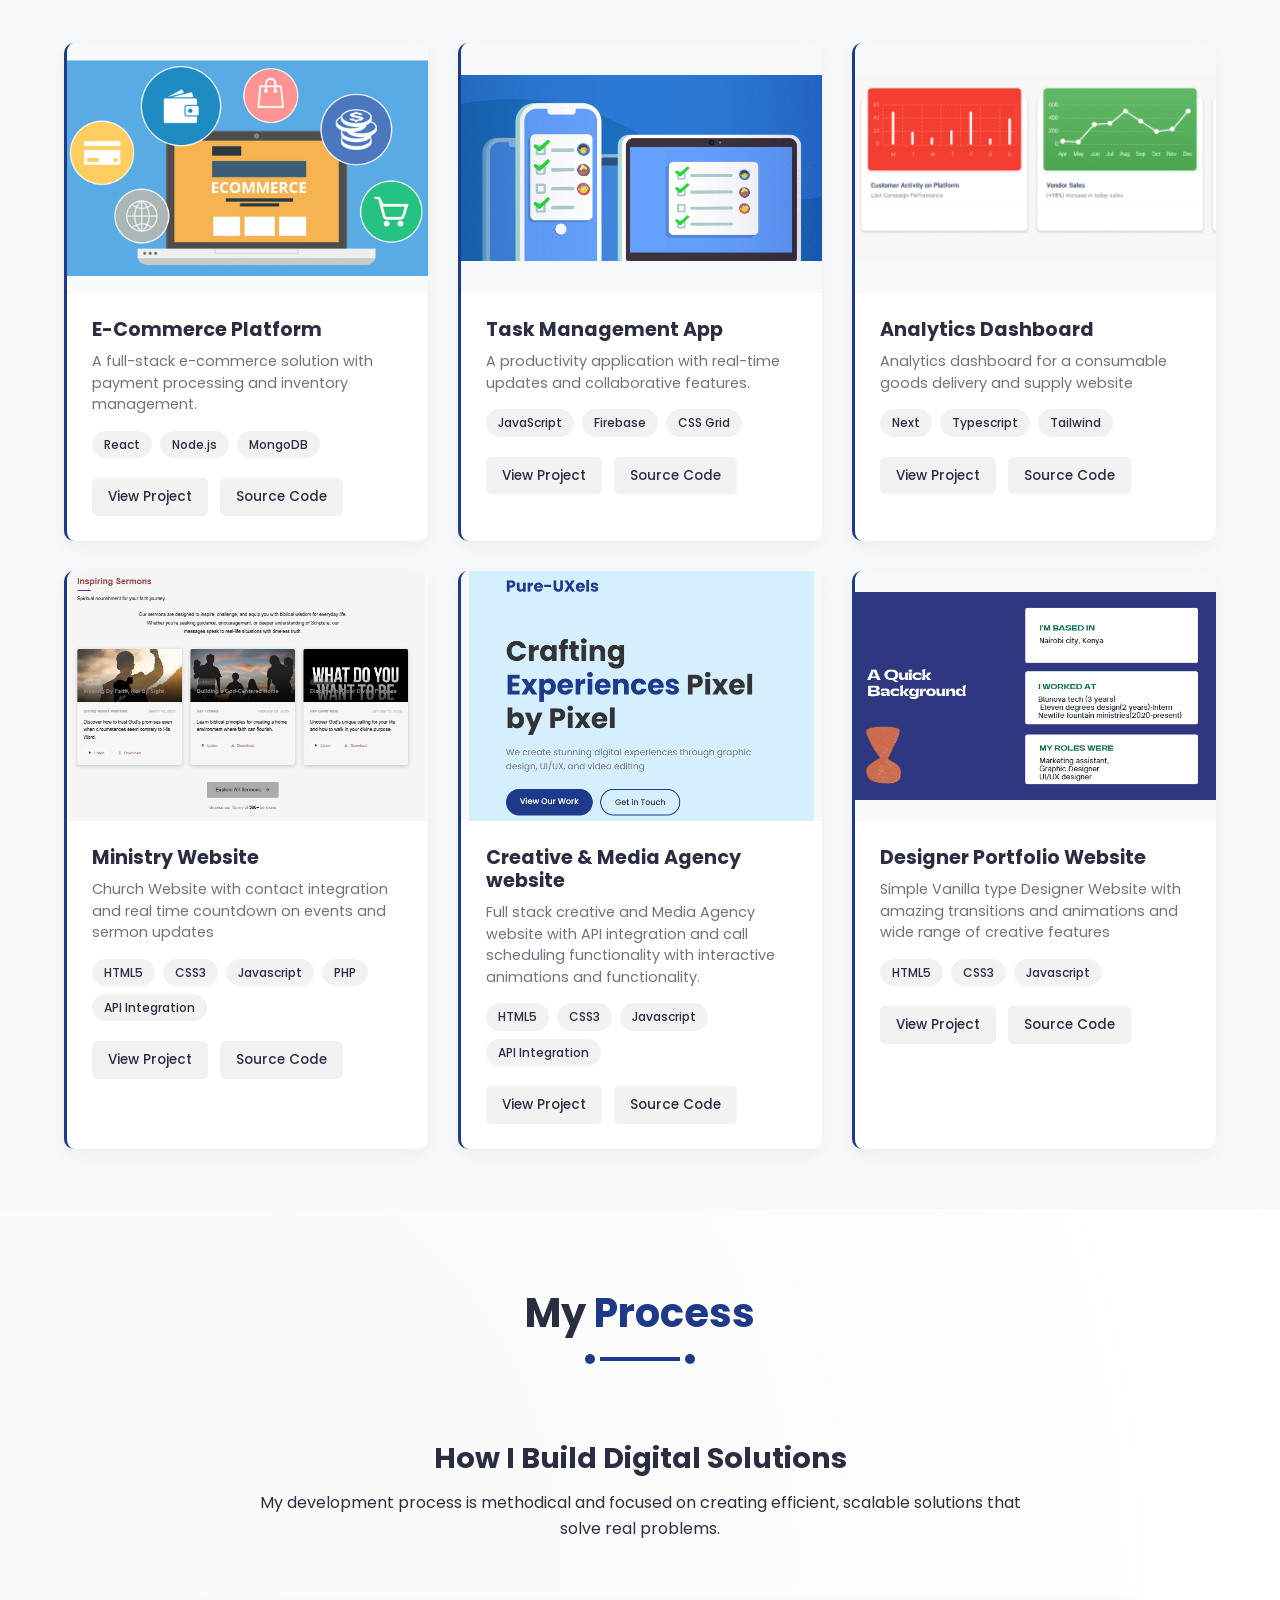
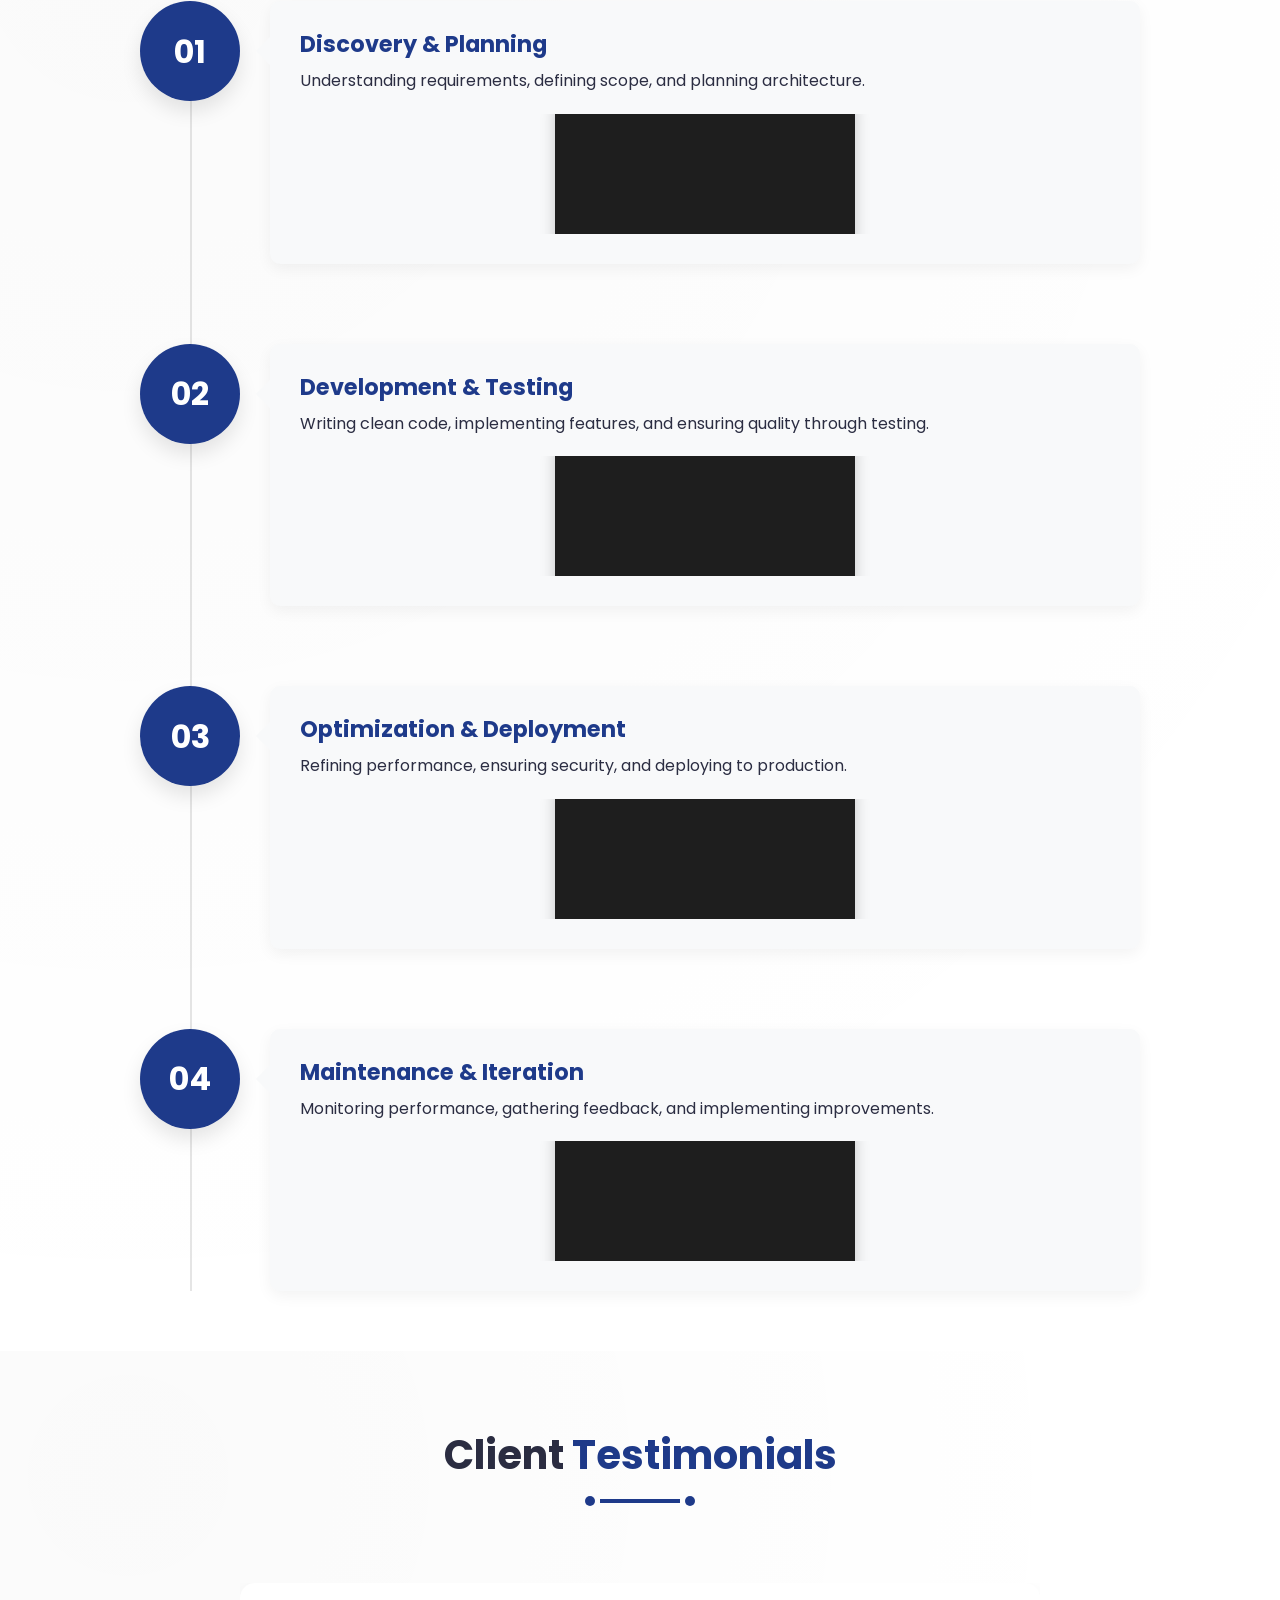
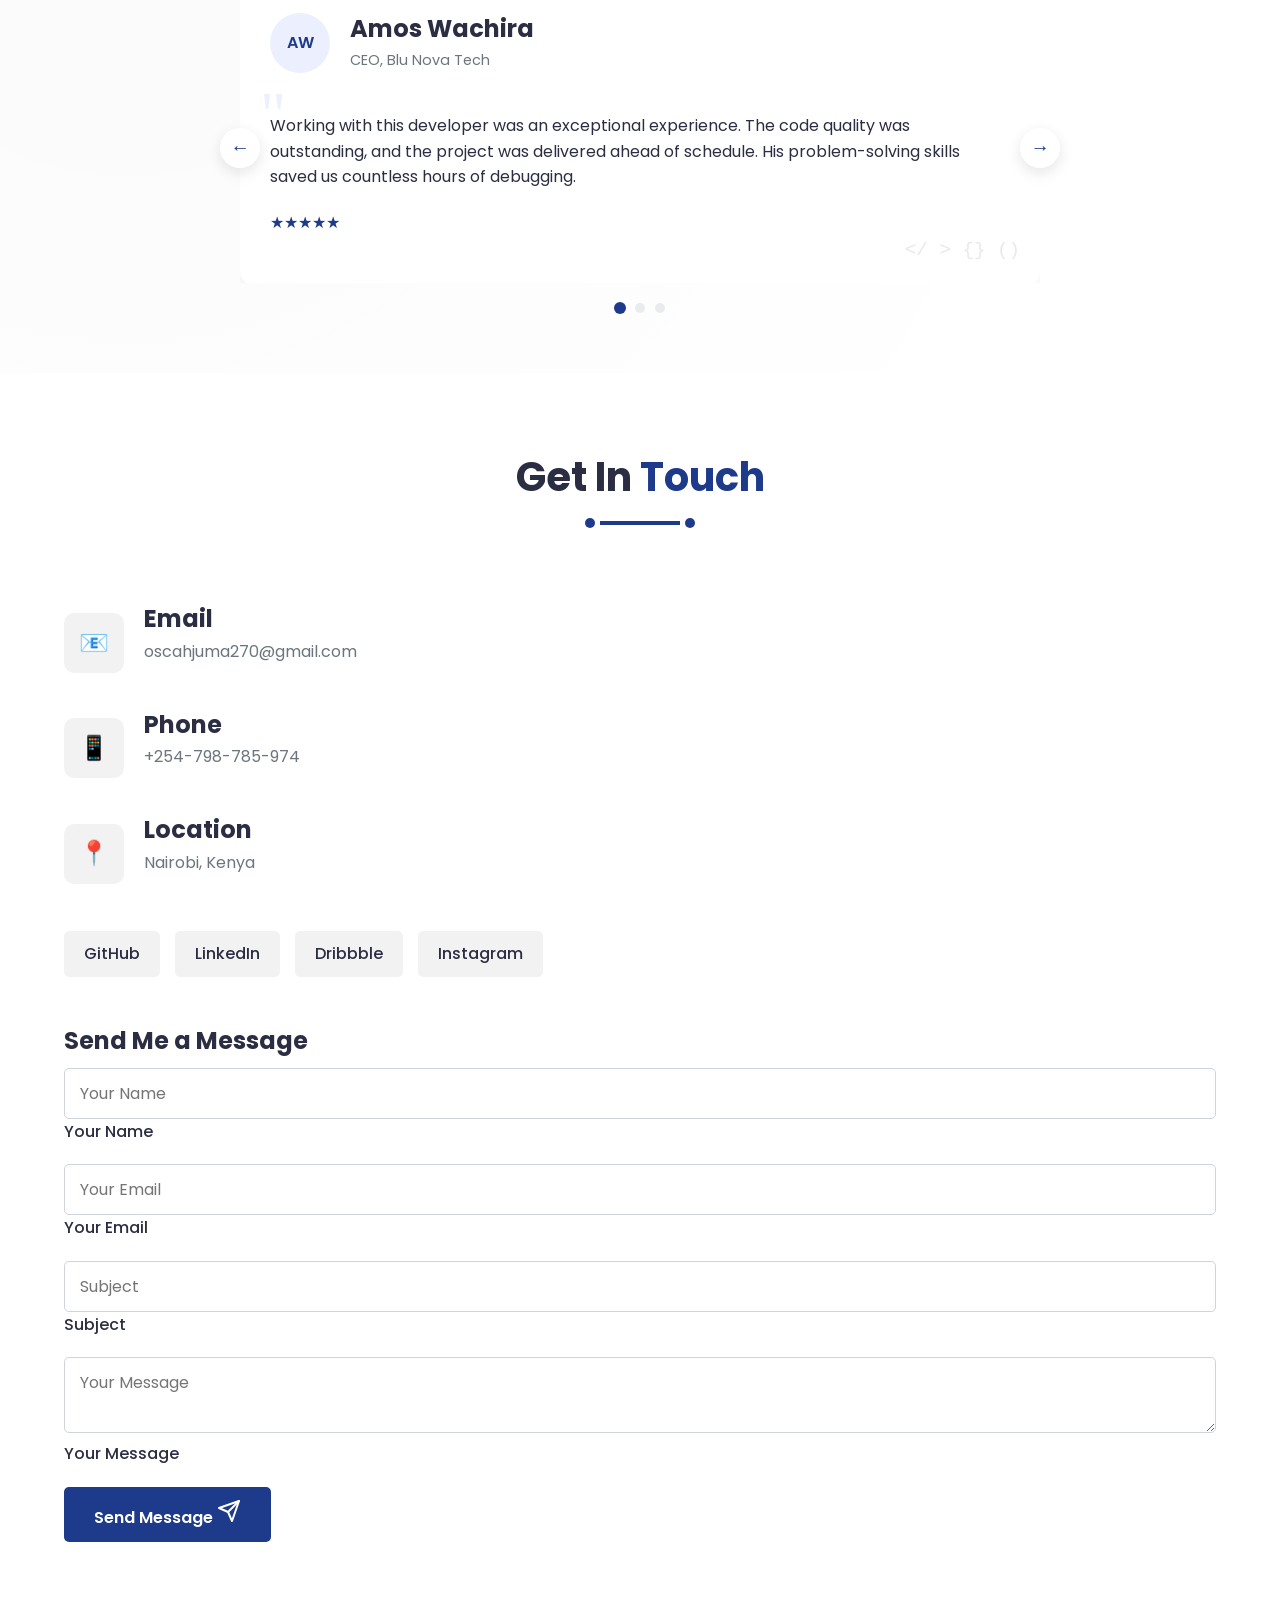
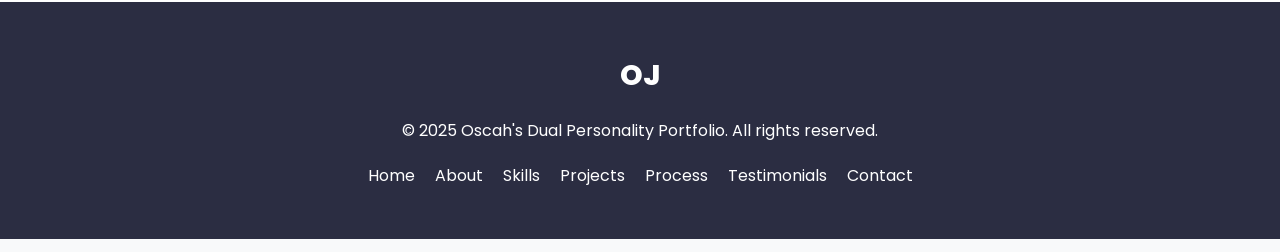
==== commit fd8f9521: "Update hero" ====
--- a/index.html
+++ b/index.html
@@ -52,7 +52,7 @@
             </div>
             <div class="hero-text designer-content">
                 <h1>Hello, I'm a <span class="highlight">Designer</span></h1>
-                <p>I craft beautiful, intuitive interfaces that users love</p>
+                <p>I craft beautiful, intuitive interfaces and graphics that users love</p>
                 <div class="hero-cta">
                     <a href="#projects" class="primary-btn">View Designs</a>
                     <a href="#contact" class="secondary-btn">Contact Me</a>
@@ -238,7 +238,7 @@
                 <div class="skills-grid">
                     <div class="skill-card">
                         <div class="skill-icon">UI</div>
-                        <h3>UI Design</h3>
+                        <h3>UI/UX Design</h3>
                         <div class="skill-bar">
                             <div class="skill-progress" style="width: 90%"></div>
                         </div>
@@ -246,6 +246,20 @@
                     <div class="skill-card">
                         <div class="skill-icon">UX</div>
                         <h3>UX Research</h3>
+                        <div class="skill-bar">
+                            <div class="skill-progress" style="width: 85%"></div>
+                        </div>
+                    </div>
+                    <div class="skill-card">
+                        <div class="skill-icon">GD</div>
+                        <h3>Graphic Design</h3>
+                        <div class="skill-bar">
+                            <div class="skill-progress" style="width: 85%"></div>
+                        </div>
+                    </div>
+                    <div class="skill-card">
+                        <div class="skill-icon">MG</div>
+                        <h3>Motion Graphics</h3>
                         <div class="skill-bar">
                             <div class="skill-progress" style="width: 85%"></div>
                         </div>
@@ -439,16 +453,12 @@
                             </div>
                         </div>
                         <div class="project-info">
-                            <h3>Mobile App UI Design</h3>
-                            <p>A comprehensive UI design for an E-Commerce mobile application.</p>
-                            <div class="project-tags">
-                                <span class="tag">UI Design</span>
-                                <span class="tag">Figma</span>
-                                <span class="tag">Prototyping</span>
-                            </div>
-                            <div class="project-links">
-                                <a href="#" class="project-link">View Design</a>
-                                <a href="#" class="project-link">Case Study</a>
+                            <h3>Theatre Production Poster</h3>
+                            <p>Engaging and targeted poster design for theatre live performance</p>
+                            <div class="project-tags">
+                                <span class="tag">Graphic Design</span>
+                                <span class="tag">Infographics</span>
+                                <span class="tag">Print Design</span>
                             </div>
                         </div>
                     </div>
@@ -459,38 +469,28 @@
                             </div>
                         </div>
                         <div class="project-info">
-                            <h3>Brand Identity</h3>
-                            <p>Complete brand identity design for a sustainable Creative & Media Agency.</p>
-                            <div class="project-tags">
+                            <h3>Graphic Design</h3>
+                            <p>Poster Design for a donation towards a children's home initiative</p>
+                            <div class="project-tags">
+                                <span class="tag">Graphic Design</span>
+                                <span class="tag">Print Design</span>
+                                <span class="tag">Poster Design</span>
+                            </div>
+                        </div>
+                    </div>
+                    <div class="project-card">
+                        <div class="project-image">
+                            <div class="image-placeholder">
+                                <span><img src="Assets/images/projects/Skip the Trip We’ll Handle It.png" alt=""></span>
+                            </div>
+                        </div>
+                        <div class="project-info">
+                            <h3>Restaurant food Advertisement</h3>
+                            <p>Restaurant menu food advertisement delivery service</p>
+                            <div class="project-tags">
+                                <span class="tag">Graphic Design</span>
                                 <span class="tag">Branding</span>
-                                <span class="tag">Logo Design</span>
-                                <span class="tag">Typography</span>
-                            </div>
-                            <div class="project-links">
-                                <a href="#" class="project-link">View Design</a>
-                                <a href="#" class="project-link">Case Study</a>
-                            </div>
-                        </div>
-                    </div>
-                    <div class="project-card">
-                        <div class="project-image">
-                            <div class="image-placeholder">
-                                <span><img src="Assets/images/projects/Skip the Trip We’ll Handle It.png" alt=""></span>
-                            </div>
-                        </div>
-                        <div class="project-info">
-                            <h3>Ministry Website Redesign</h3>
-                            <p>UX/UI redesign for a church platform focusing on better congregation interactivity and participation
-                                
-                            </p>
-                            <div class="project-tags">
-                                <span class="tag">UX Research</span>
-                                <span class="tag">Wireframing</span>
-                                <span class="tag">UI Design</span>
-                            </div>
-                            <div class="project-links">
-                                <a href="#" class="project-link">View Design</a>
-                                <a href="#" class="project-link">Case Study</a>
+                                <span class="tag">Advertisement</span>
                             </div>
                         </div>
                     </div>
@@ -501,18 +501,12 @@
                             </div>
                         </div>
                         <div class="project-info">
-                            <h3>Consumable goods supply chain web design</h3>
-                            <p>UX/UI design for a consumable goods supply chain website connecting suppliers to vendors and customers
-                                with ease in interactivity for the customer and well laid customer journey throughout the website.   
-                            </p>
-                            <div class="project-tags">
-                                <span class="tag">UX Research</span>
-                                <span class="tag">Wireframing</span>
-                                <span class="tag">UI Design</span>
-                            </div>
-                            <div class="project-links">
-                                <a href="#" class="project-link">View Design</a>
-                                <a href="#" class="project-link">Case Study</a>
+                            <h3>Machinery Flyer</h3>
+                            <p>Flyer design for an automotive machinery company specializing in farm and business machinery</p>
+                            <div class="project-tags">
+                                <span class="tag">Graphic Design</span>
+                                <span class="tag">Print Design</span>
+                                <span class="tag">Brand Identity</span>
                             </div>
                         </div>
                     </div>
@@ -523,107 +517,77 @@
                             </div>
                         </div>
                         <div class="project-info">
-                            <h3>Custom Poster design</h3>
-                            <p>Poster for crypto service web outlining the coming soon of the network through an engaging modern style 
-                                custom tailored poster - NO TEMPLATE.     
-                            </p>
+                            <h3>Restaurant food Advertisement</h3>
+                            <p>Restaurant menu food advertisement service</p>
+                            <div class="project-tags">
+                                <span class="tag">Graphic Design</span>
+                                <span class="tag">Branding</span>
+                                <span class="tag">Advertisement</span>
+                            </div>
+                        </div>
+                    </div>
+                    <div class="project-card">
+                        <div class="project-image">
+                            <div class="image-placeholder">
+                                <span><video src="Assets/images/projects/Wander far.mp4" autoplay muted loop playsinline></video></span>
+                            </div>
+                        </div>
+                        <div class="project-info">
+                            <h3>Travel Insurance</h3>
+                            <p>Custom tailored travel insurance motion graphics poster</p>
+                            <div class="project-tags">
+                                <span class="tag">Motion Graphics</span>
+                                <span class="tag">Brand identity</span>
+                                <span class="tag">Graphic Design</span>
+                            </div>
+                        </div>
+                    </div>
+                    <div class="project-card">
+                        <div class="project-image">
+                            <div class="image-placeholder">
+                                <span><video src="Assets/images/projects/all suite.mp4" autoplay muted loop playsinline></video></span>
+                            </div>
+                        </div>
+                        <div class="project-info">
+                            <h3>Studio Services Poster</h3>
+                            <p>Creative motion design for creative studio services </p>
+                            <div class="project-tags">
+                                <span class="tag">Graphic Design</span>
+                                <span class="tag">Strategy</span>
+                                <span class="tag">Motion Graphics</span>
+                            </div>
+                        </div>
+                    </div>
+                    <div class="project-card">
+                        <div class="project-image">
+                            <div class="image-placeholder">
+                                <span><video src="Assets/images/projects/A Hive So Strong, Nature Trusts It..mp4" autoplay muted loop playsinline></video></span>
+                            </div>
+                        </div>
+                        <div class="project-info">
+                            <h3>Beehive Services</h3>
+                            <p>Motion Poster Design for a beehive service</p>
+                            <div class="project-tags">
+                                <span class="tag">Motion Graphics</span>
+                                <span class="tag">Strategy</span>
+                                <span class="tag">Graphic Design</span>
+                            </div>
+                        </div>
+                    </div>
+                    <div class="project-card">
+                        <div class="project-image">
+                            <div class="image-placeholder">
+                                <span><video src="Assets/images/projects/Cultivating Beauty, One Pot at a Time.mp4" autoplay muted loop playsinline></video></span>
+                            </div>
+                        </div>
+                        <div class="project-info">
+                            <h3>Flower Pots Services</h3>
+                            <p>Creative poster showing a flower post structure and the services</p>
                             <div class="project-tags">
                                 <span class="tag">Graphic Design</span>
                                 <span class="tag">Branding</span>
                                 <span class="tag">Infographics</span>
                             </div>
-                            <div class="project-links">
-                                <a href="#" class="project-link">View Design</a>
-                                <a href="#" class="project-link">Case Study</a>
-                            </div>
-                        </div>
-                    </div>
-                    <div class="project-card">
-                        <div class="project-image">
-                            <div class="image-placeholder">
-                                <span><video src="Assets/images/projects/Wander far.mp4" autoplay muted loop playsinline></video></span>
-                            </div>
-                        </div>
-                        <div class="project-info">
-                            <h3>Logo Design</h3>
-                            <p>Custom tailored logo for a digital rural program website that speaks out it's message
-                                to the masses.     
-                            </p>
-                            <div class="project-tags">
-                                <span class="tag">Logo Design</span>
-                                <span class="tag">Branding</span>
-                                <span class="tag">Graphic Design</span>
-                            </div>
-                            <div class="project-links">
-                                <a href="#" class="project-link">View Design</a>
-                                <a href="#" class="project-link">Case Study</a>
-                            </div>
-                        </div>
-                    </div>
-                    <div class="project-card">
-                        <div class="project-image">
-                            <div class="image-placeholder">
-                                <span><video src="Assets/images/projects/all suite.mp4" autoplay muted loop playsinline></video></span>
-                            </div>
-                        </div>
-                        <div class="project-info">
-                            <h3>Campaign Poster Design</h3>
-                            <p>Multiple campaign poster designs for a hunger hero challenge to ensure no child goes to bed 
-                                hungry.     
-                            </p>
-                            <div class="project-tags">
-                                <span class="tag">Graphic Design</span>
-                                <span class="tag">Branding</span>
-                                <span class="tag">Social Campaign</span>
-                            </div>
-                            <div class="project-links">
-                                <a href="#" class="project-link">View Design</a>
-                                <a href="#" class="project-link">Case Study</a>
-                            </div>
-                        </div>
-                    </div>
-                    <div class="project-card">
-                        <div class="project-image">
-                            <div class="image-placeholder">
-                                <span><video src="Assets/images/projects/A Hive So Strong, Nature Trusts It..mp4" autoplay muted loop playsinline></video></span>
-                            </div>
-                        </div>
-                        <div class="project-info">
-                            <h3>Vendor Dashboard</h3>
-                            <p>UI/UX for a vendor dashboard for a supply chain website with modern chart trends and 
-                                personalized suggestions based on usage and efficiency.     
-                            </p>
-                            <div class="project-tags">
-                                <span class="tag">UI/UX Design</span>
-                                <span class="tag">Prototyping</span>
-                                <span class="tag">UX Research</span>
-                            </div>
-                            <div class="project-links">
-                                <a href="#" class="project-link">View Design</a>
-                                <a href="#" class="project-link">Case Study</a>
-                            </div>
-                        </div>
-                    </div>
-                    <div class="project-card">
-                        <div class="project-image">
-                            <div class="image-placeholder">
-                                <span><video src="Assets/images/projects/Cultivating Beauty, One Pot at a Time.mp4" autoplay muted loop playsinline></video></span>
-                            </div>
-                        </div>
-                        <div class="project-info">
-                            <h3>Vendor Dashboard</h3>
-                            <p>UI/UX for a vendor dashboard for a supply chain website with modern chart trends and 
-                                personalized suggestions based on usage and efficiency.     
-                            </p>
-                            <div class="project-tags">
-                                <span class="tag">UI/UX Design</span>
-                                <span class="tag">Prototyping</span>
-                                <span class="tag">UX Research</span>
-                            </div>
-                            <div class="project-links">
-                                <a href="#" class="project-link">View Design</a>
-                                <a href="#" class="project-link">Case Study</a>
-                            </div>
                         </div>
                     </div>
                     <div class="project-card">
@@ -633,18 +597,12 @@
                             </div>
                         </div>
                         <div class="project-info">
-                            <h3>Vendor Dashboard</h3>
-                            <p>UI/UX for a vendor dashboard for a supply chain website with modern chart trends and 
-                                personalized suggestions based on usage and efficiency.     
-                            </p>
-                            <div class="project-tags">
-                                <span class="tag">UI/UX Design</span>
-                                <span class="tag">Prototyping</span>
-                                <span class="tag">UX Research</span>
-                            </div>
-                            <div class="project-links">
-                                <a href="#" class="project-link">View Design</a>
-                                <a href="#" class="project-link">Case Study</a>
+                            <h3>ICT firm design services</h3>
+                            <p>Motion Graphics poster for an ICT firm on design services</p>
+                            <div class="project-tags">
+                                <span class="tag">Infographics</span>
+                                <span class="tag">Graphic Design</span>
+                                <span class="tag">Motion Graphics</span>
                             </div>
                         </div>
                     </div>
@@ -655,18 +613,12 @@
                             </div>
                         </div>
                         <div class="project-info">
-                            <h3>Vendor Dashboard</h3>
-                            <p>UI/UX for a vendor dashboard for a supply chain website with modern chart trends and 
-                                personalized suggestions based on usage and efficiency.     
-                            </p>
-                            <div class="project-tags">
-                                <span class="tag">UI/UX Design</span>
-                                <span class="tag">Prototyping</span>
-                                <span class="tag">UX Research</span>
-                            </div>
-                            <div class="project-links">
-                                <a href="#" class="project-link">View Design</a>
-                                <a href="#" class="project-link">Case Study</a>
+                            <h3>Water Delivery Services</h3>
+                            <p>Animated poster for a water delivery service company</p>
+                            <div class="project-tags">
+                                <span class="tag">Graphic Design</span>
+                                <span class="tag">Brand Identity</span>
+                                <span class="tag">Motion Graphics</span>
                             </div>
                         </div>
                     </div>
@@ -677,18 +629,12 @@
                             </div>
                         </div>
                         <div class="project-info">
-                            <h3>Vendor Dashboard</h3>
-                            <p>UI/UX for a vendor dashboard for a supply chain website with modern chart trends and 
-                                personalized suggestions based on usage and efficiency.     
-                            </p>
-                            <div class="project-tags">
-                                <span class="tag">UI/UX Design</span>
-                                <span class="tag">Prototyping</span>
-                                <span class="tag">UX Research</span>
-                            </div>
-                            <div class="project-links">
-                                <a href="#" class="project-link">View Design</a>
-                                <a href="#" class="project-link">Case Study</a>
+                            <h3>Mental Health </h3>
+                            <p>Educational Poster on mental health</p>
+                            <div class="project-tags">
+                                <span class="tag">Graphic Design</span>
+                                <span class="tag">Educational</span>
+                                <span class="tag">Infographics</span>
                             </div>
                         </div>
                     </div>
@@ -699,18 +645,12 @@
                             </div>
                         </div>
                         <div class="project-info">
-                            <h3>Vendor Dashboard</h3>
-                            <p>UI/UX for a vendor dashboard for a supply chain website with modern chart trends and 
-                                personalized suggestions based on usage and efficiency.     
-                            </p>
-                            <div class="project-tags">
-                                <span class="tag">UI/UX Design</span>
-                                <span class="tag">Prototyping</span>
-                                <span class="tag">UX Research</span>
-                            </div>
-                            <div class="project-links">
-                                <a href="#" class="project-link">View Design</a>
-                                <a href="#" class="project-link">Case Study</a>
+                            <h3>Home Insurance</h3>
+                            <p>Custom Home insurance poster for an insurance company</p>
+                            <div class="project-tags">
+                                <span class="tag">Graphic Design</span>
+                                <span class="tag">Brand Identity</span>
+                                <span class="tag">Motion</span>
                             </div>
                         </div>
                     </div>
@@ -721,18 +661,12 @@
                             </div>
                         </div>
                         <div class="project-info">
-                            <h3>Vendor Dashboard</h3>
-                            <p>UI/UX for a vendor dashboard for a supply chain website with modern chart trends and 
-                                personalized suggestions based on usage and efficiency.     
-                            </p>
-                            <div class="project-tags">
-                                <span class="tag">UI/UX Design</span>
-                                <span class="tag">Prototyping</span>
-                                <span class="tag">UX Research</span>
-                            </div>
-                            <div class="project-links">
-                                <a href="#" class="project-link">View Design</a>
-                                <a href="#" class="project-link">Case Study</a>
+                            <h3>Car accessories</h3>
+                            <p>Animated poster for car accessory repair services</p>
+                            <div class="project-tags">
+                                <span class="tag">Brand Identity</span>
+                                <span class="tag">Motion Graphics</span>
+                                <span class="tag">Graphic design</span>
                             </div>
                         </div>
                     </div>
@@ -743,18 +677,12 @@
                             </div>
                         </div>
                         <div class="project-info">
-                            <h3>Vendor Dashboard</h3>
-                            <p>UI/UX for a vendor dashboard for a supply chain website with modern chart trends and 
-                                personalized suggestions based on usage and efficiency.     
-                            </p>
-                            <div class="project-tags">
-                                <span class="tag">UI/UX Design</span>
-                                <span class="tag">Prototyping</span>
-                                <span class="tag">UX Research</span>
-                            </div>
-                            <div class="project-links">
-                                <a href="#" class="project-link">View Design</a>
-                                <a href="#" class="project-link">Case Study</a>
+                            <h3>Food Service Animated poster</h3>
+                            <p>Animated food poster for a restaurant with delivery services</p>
+                            <div class="project-tags">
+                                <span class="tag">Motion Graphics</span>
+                                <span class="tag">Brand Identity</span>
+                                <span class="tag">Graphic Design</span>
                             </div>
                         </div>
                     </div>
@@ -765,18 +693,12 @@
                             </div>
                         </div>
                         <div class="project-info">
-                            <h3>Vendor Dashboard</h3>
-                            <p>UI/UX for a vendor dashboard for a supply chain website with modern chart trends and 
-                                personalized suggestions based on usage and efficiency.     
-                            </p>
-                            <div class="project-tags">
-                                <span class="tag">UI/UX Design</span>
-                                <span class="tag">Prototyping</span>
-                                <span class="tag">UX Research</span>
-                            </div>
-                            <div class="project-links">
-                                <a href="#" class="project-link">View Design</a>
-                                <a href="#" class="project-link">Case Study</a>
+                            <h3>Mental Health Awareness</h3>
+                            <p>Educational mental health awareness poster</p>
+                            <div class="project-tags">
+                                <span class="tag">Motion graphics</span>
+                                <span class="tag">Educational</span>
+                                <span class="tag">Infographics</span>
                             </div>
                         </div>
                     </div>
@@ -787,18 +709,12 @@
                             </div>
                         </div>
                         <div class="project-info">
-                            <h3>Vendor Dashboard</h3>
-                            <p>UI/UX for a vendor dashboard for a supply chain website with modern chart trends and 
-                                personalized suggestions based on usage and efficiency.     
-                            </p>
-                            <div class="project-tags">
-                                <span class="tag">UI/UX Design</span>
-                                <span class="tag">Prototyping</span>
-                                <span class="tag">UX Research</span>
-                            </div>
-                            <div class="project-links">
-                                <a href="#" class="project-link">View Design</a>
-                                <a href="#" class="project-link">Case Study</a>
+                            <h3>ICT firm Ecommerce Services</h3>
+                            <p>Ecommerce web services for an ICT company</p>
+                            <div class="project-tags">
+                                <span class="tag">Graphic Design</span>
+                                <span class="tag">Motion Graphics</span>
+                                <span class="tag">Brand Identity</span>
                             </div>
                         </div>
                     </div>
@@ -809,18 +725,12 @@
                             </div>
                         </div>
                         <div class="project-info">
-                            <h3>Vendor Dashboard</h3>
-                            <p>UI/UX for a vendor dashboard for a supply chain website with modern chart trends and 
-                                personalized suggestions based on usage and efficiency.     
-                            </p>
-                            <div class="project-tags">
-                                <span class="tag">UI/UX Design</span>
-                                <span class="tag">Prototyping</span>
-                                <span class="tag">UX Research</span>
-                            </div>
-                            <div class="project-links">
-                                <a href="#" class="project-link">View Design</a>
-                                <a href="#" class="project-link">Case Study</a>
+                            <h3>Children Support Initiative</h3>
+                            <p>Animated poster design for an initiative to hold donations to support children in africa</p>
+                            <div class="project-tags">
+                                <span class="tag">Motion Graphics</span>
+                                <span class="tag">Infographics</span>
+                                <span class="tag">Graphic Design</span>
                             </div>
                         </div>
                     </div>
--- a/css/styles.css
+++ b/css/styles.css
@@ -117,7 +117,7 @@
 #hero {
   min-height: 100vh;
   justify-content: center;
-  padding-top: 80px;
+  padding-top: 250px;
 }
 
 .section-header {
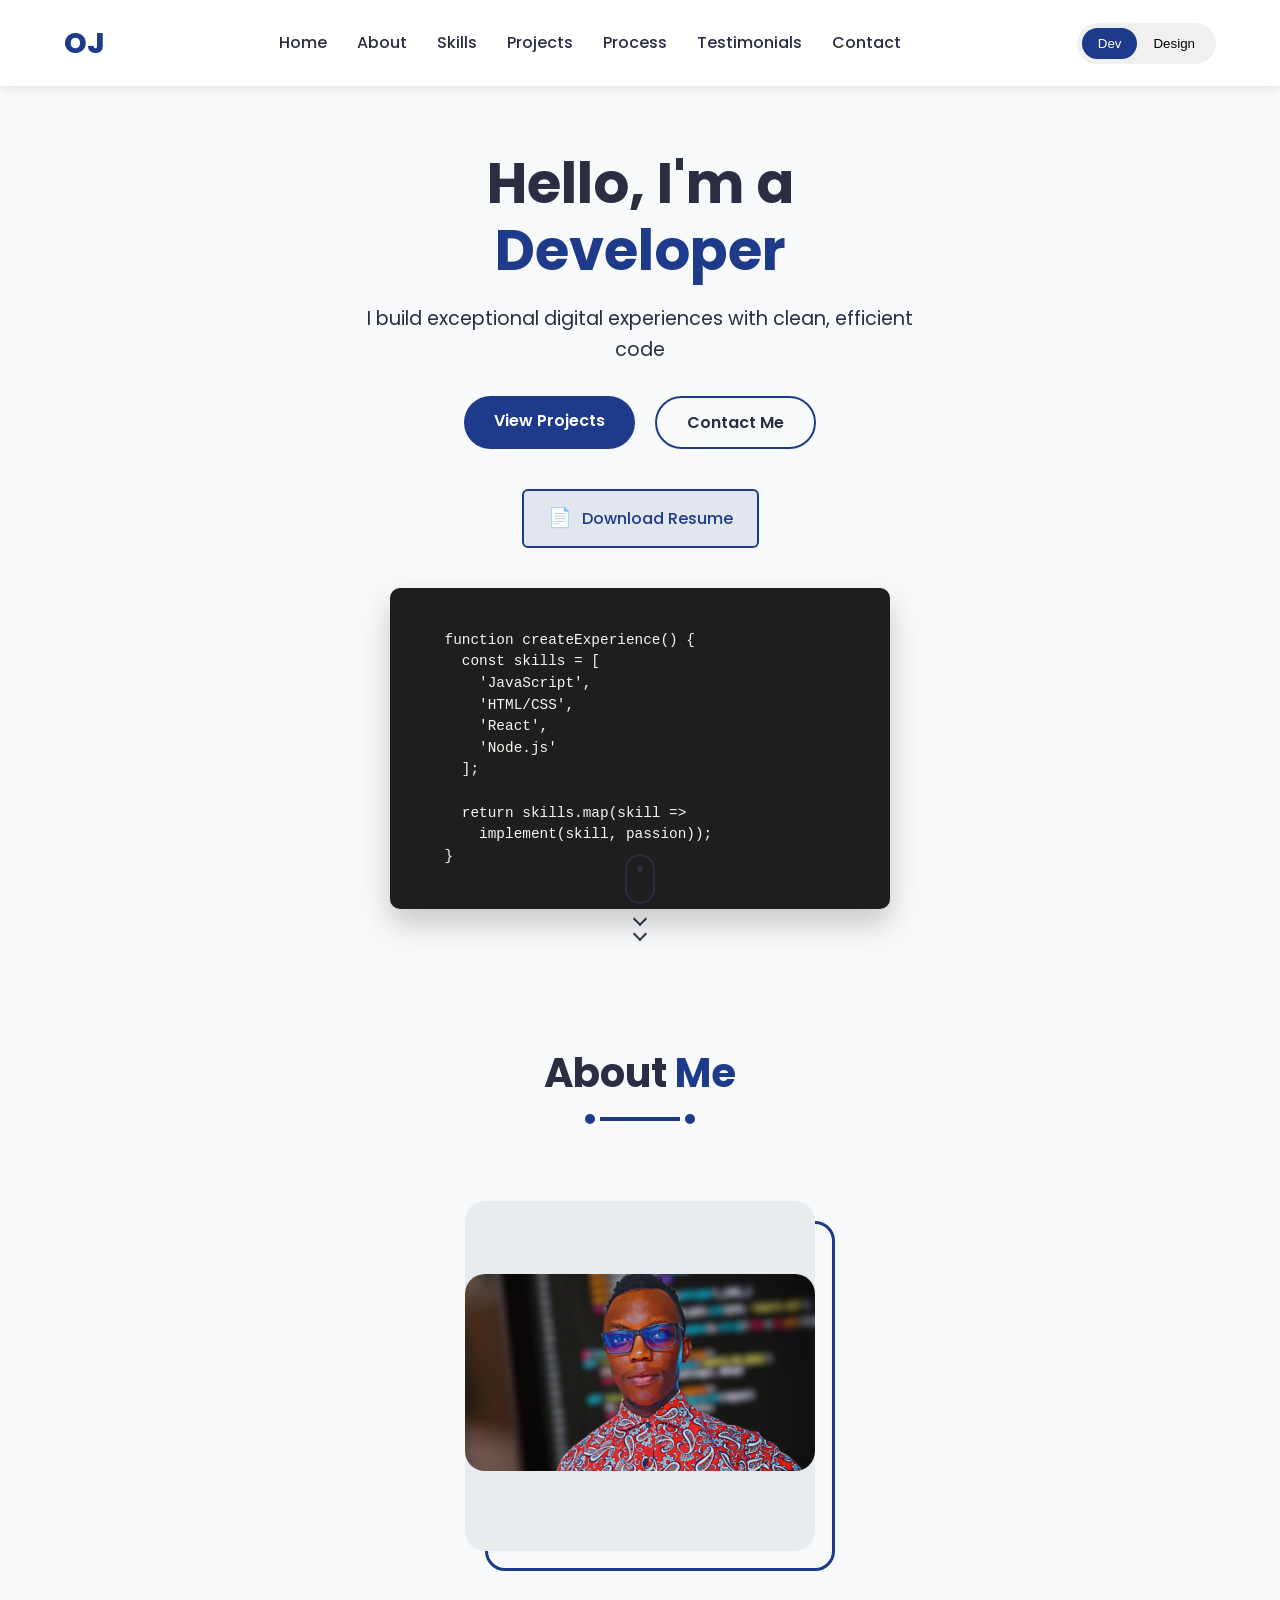
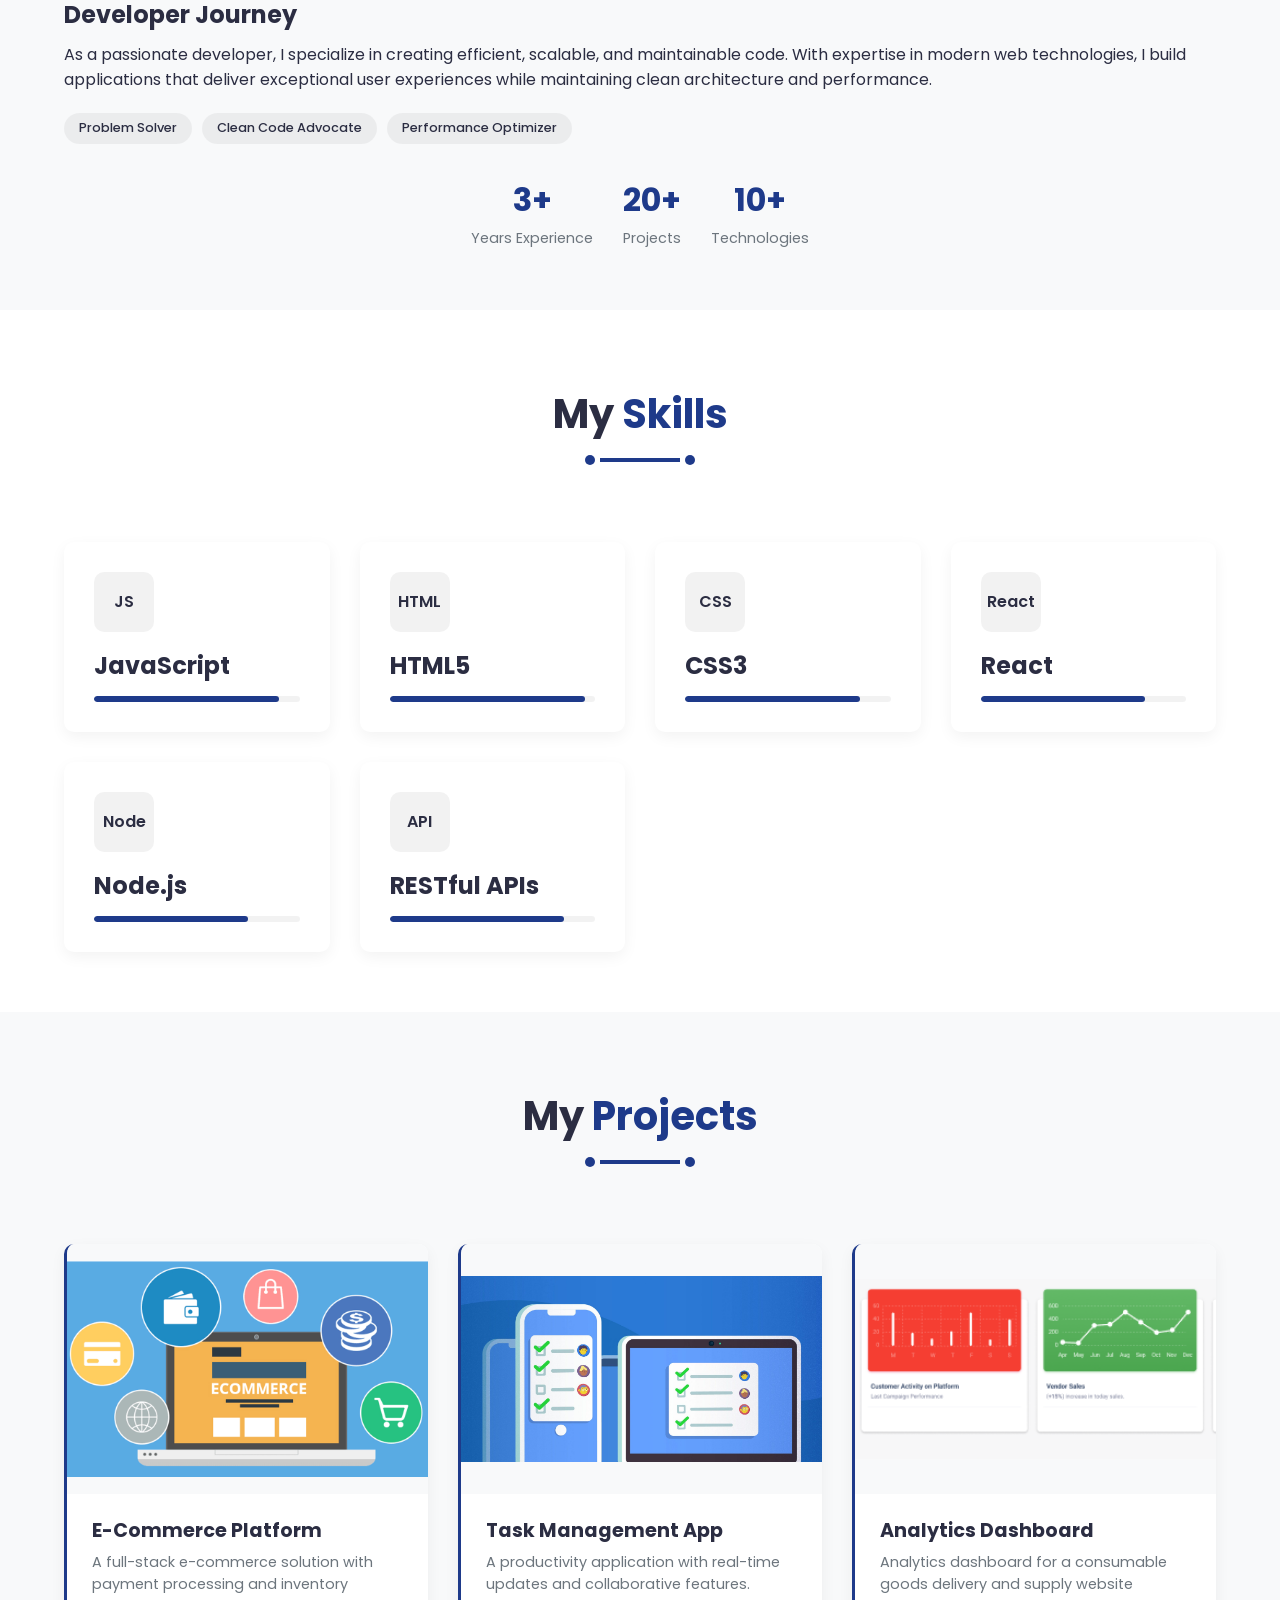
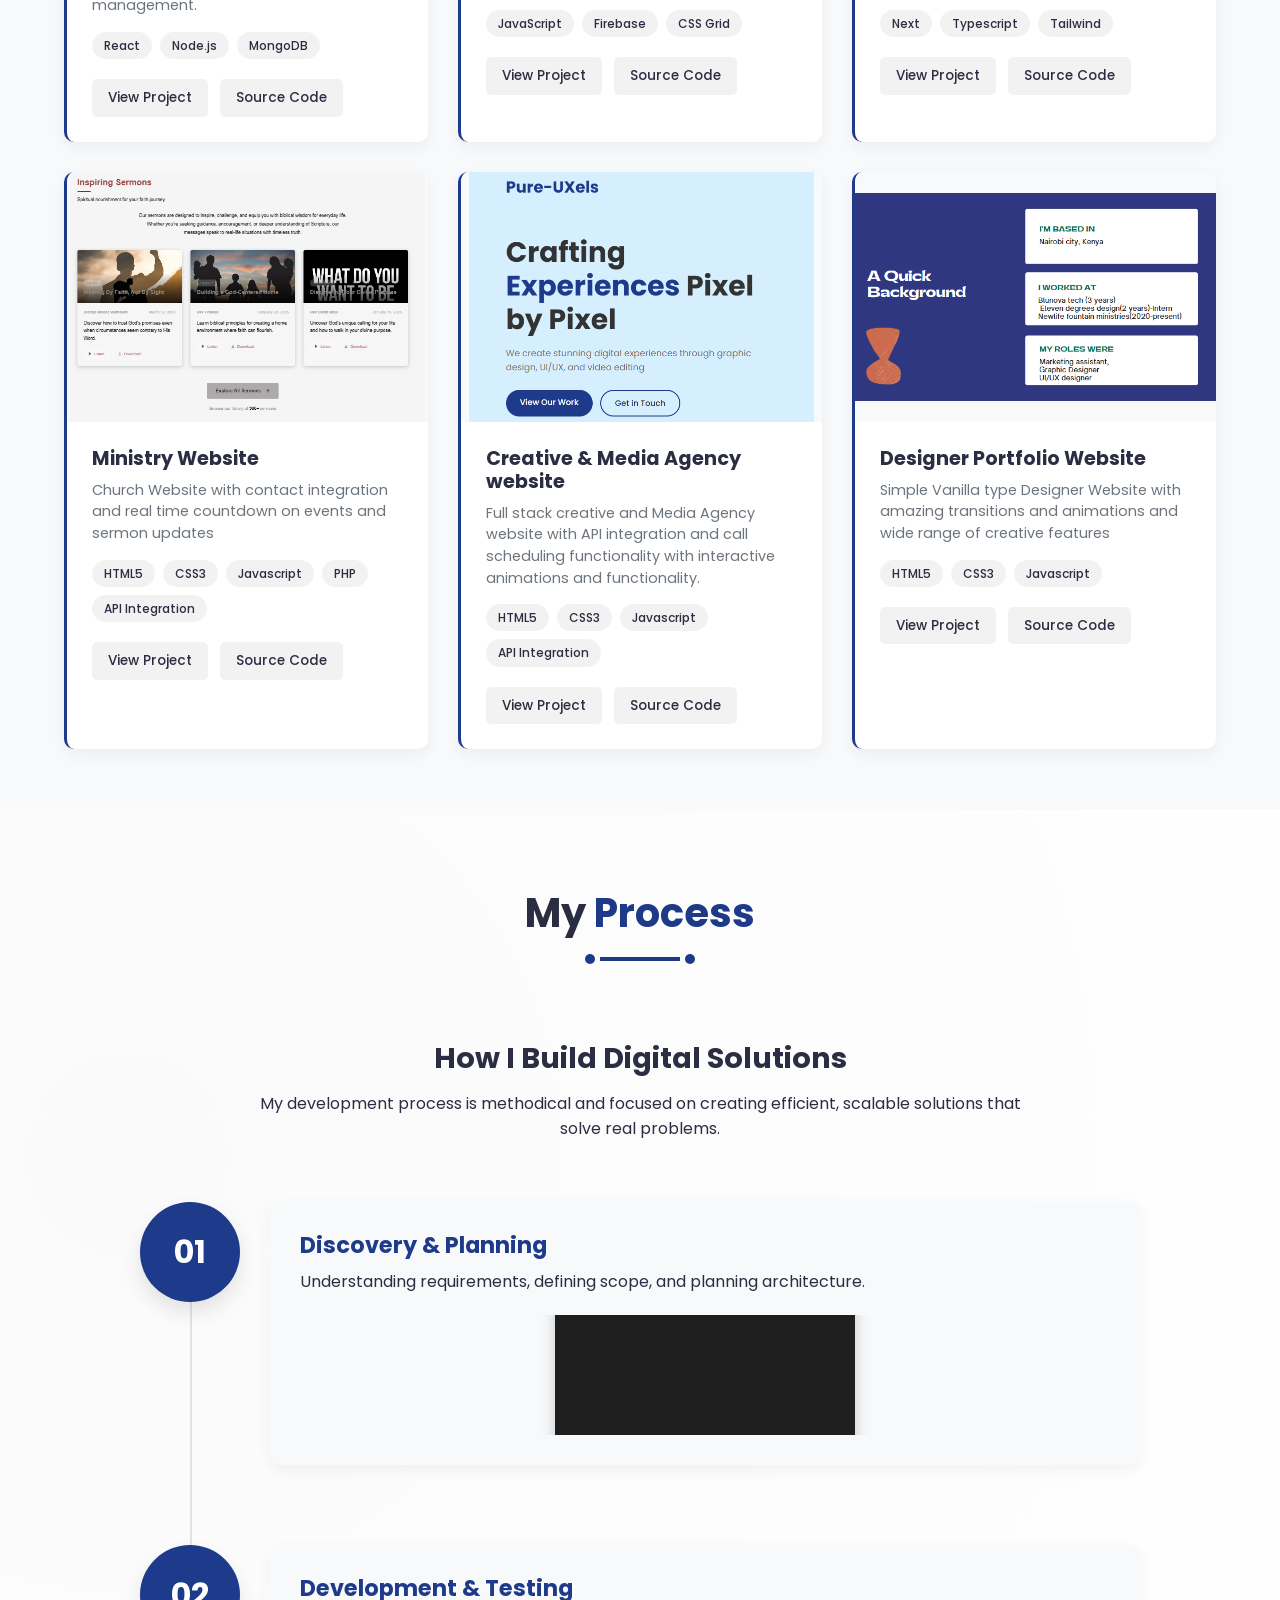
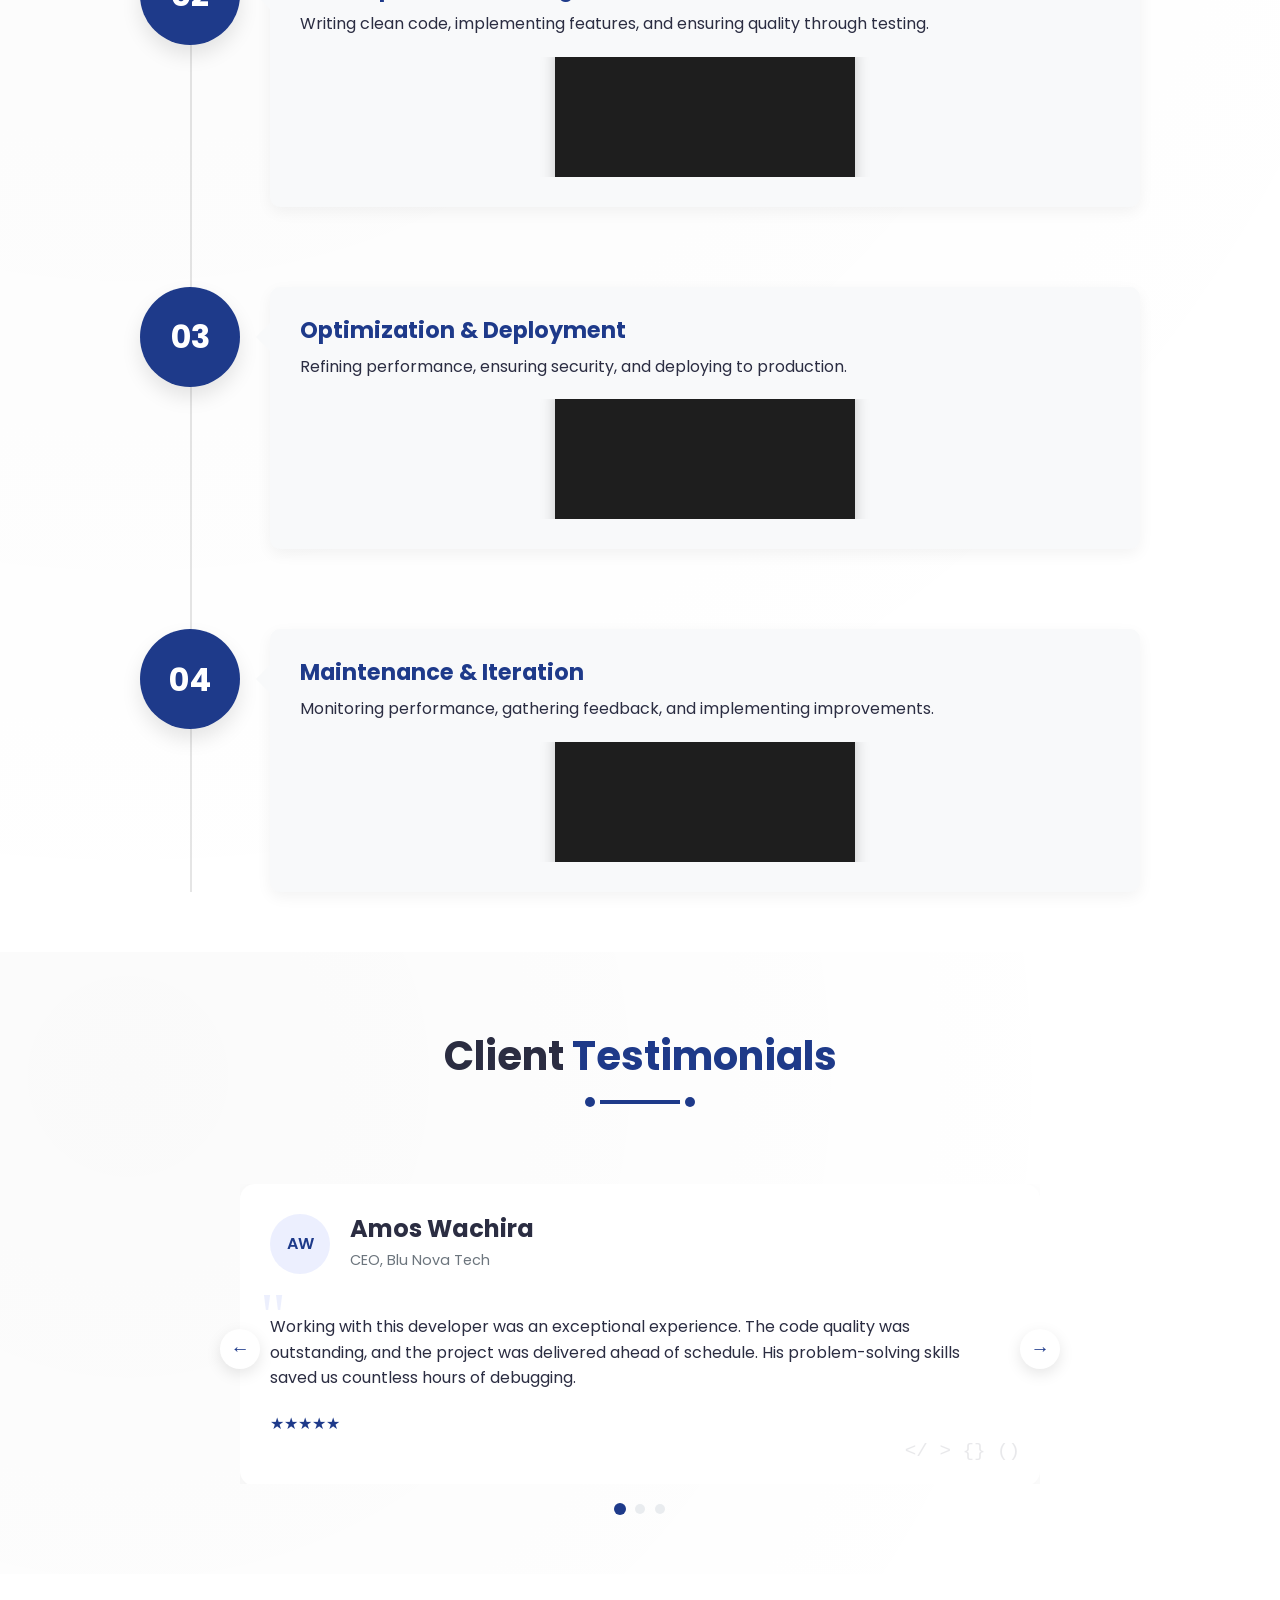
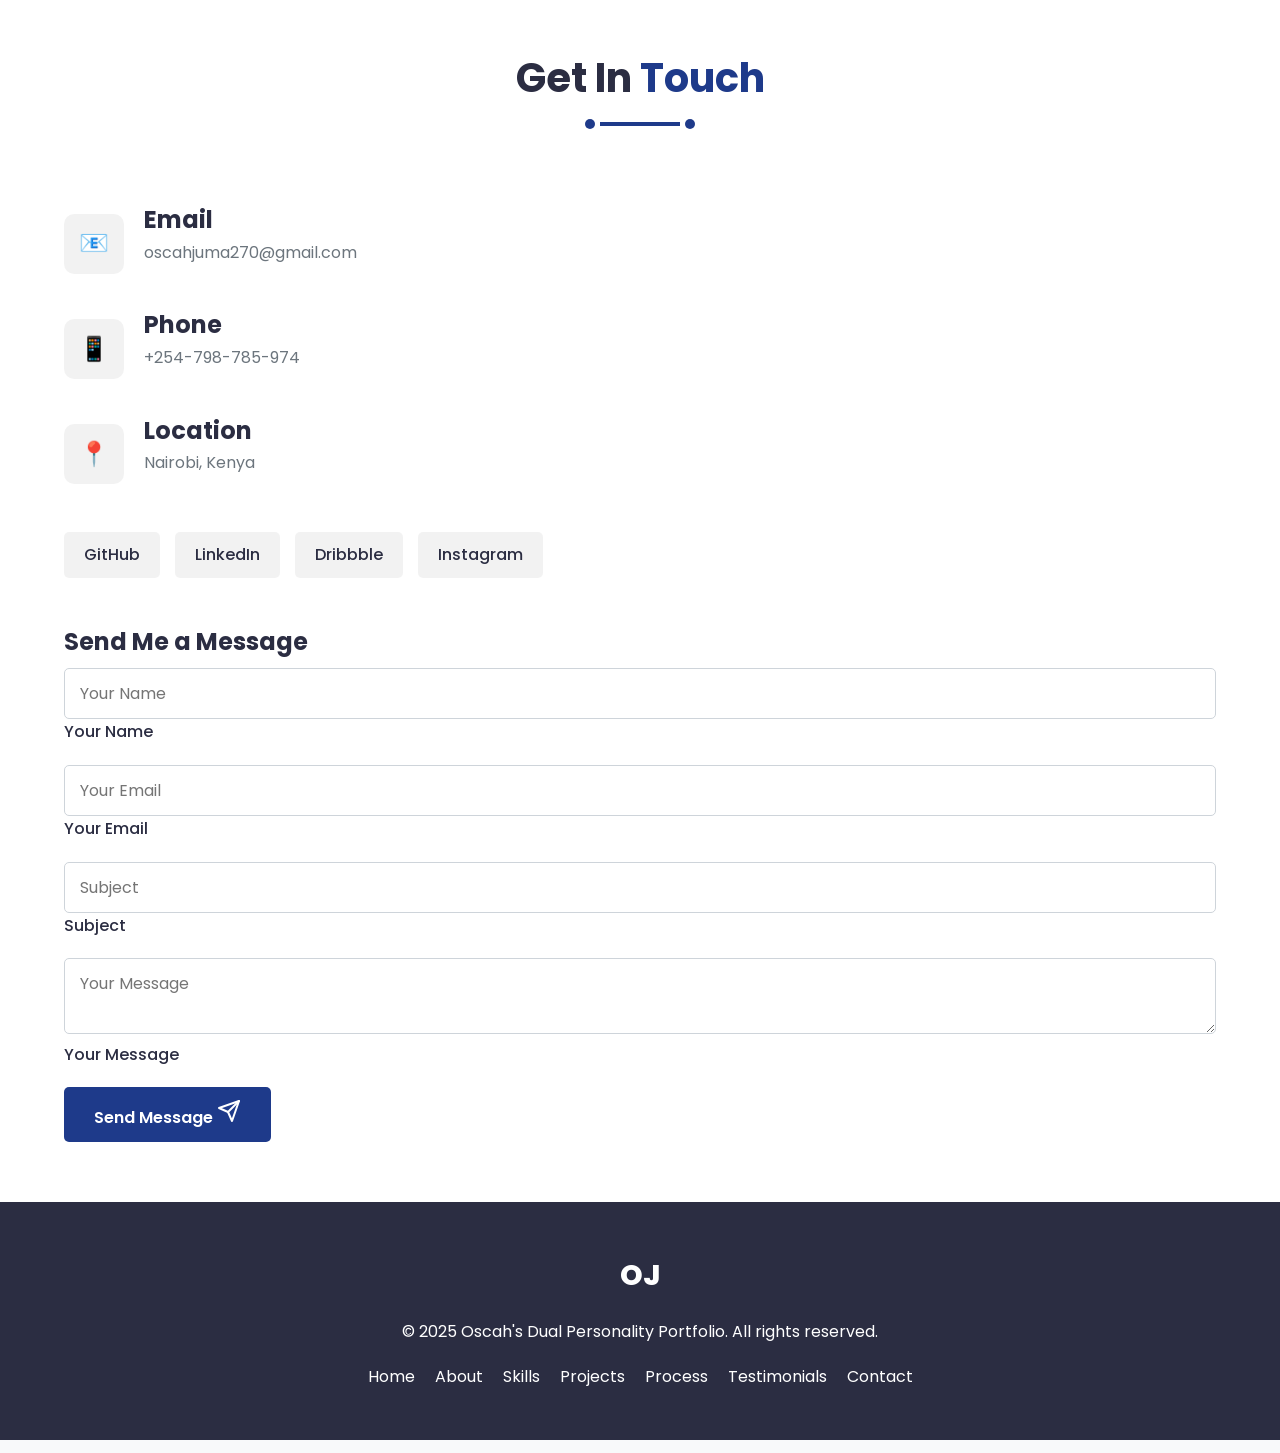
==== commit d15cb7b0: "update years" ====
--- a/index.html
+++ b/index.html
@@ -164,11 +164,11 @@
                     </div>
                     <div class="about-stats">
                         <div class="stat">
-                            <span class="stat-number">5+</span>
+                            <span class="stat-number">4+</span>
                             <span class="stat-label">Years Experience</span>
                         </div>
                         <div class="stat">
-                            <span class="stat-number">60+</span>
+                            <span class="stat-number">100+</span>
                             <span class="stat-label">Design Projects</span>
                         </div>
                         <div class="stat">
--- a/css/styles.css
+++ b/css/styles.css
@@ -117,7 +117,7 @@
 #hero {
   min-height: 100vh;
   justify-content: center;
-  padding-top: 250px;
+  padding-top: 150px;
 }
 
 .section-header {
@@ -493,6 +493,34 @@
     opacity: 0;
     transform: rotate(45deg) translate(5px, 5px);
   }
+}
+
+/* About Section Content Switching */
+.about-text > div {
+  opacity: 0;
+  transform: translateY(20px);
+  transition: var(--transition-medium);
+  position: absolute;
+  width: 100%;
+  visibility: hidden;
+}
+
+.about-text > div.active {
+  opacity: 1;
+  transform: translateY(0);
+  position: relative;
+  visibility: visible;
+}
+
+/* Ensure non-active content is completely hidden */
+.developer-content:not(.active),
+.designer-content:not(.active) {
+  display: none;
+}
+
+.developer-content.active,
+.designer-content.active {
+  display: block;
 }
 
 /* About Section */
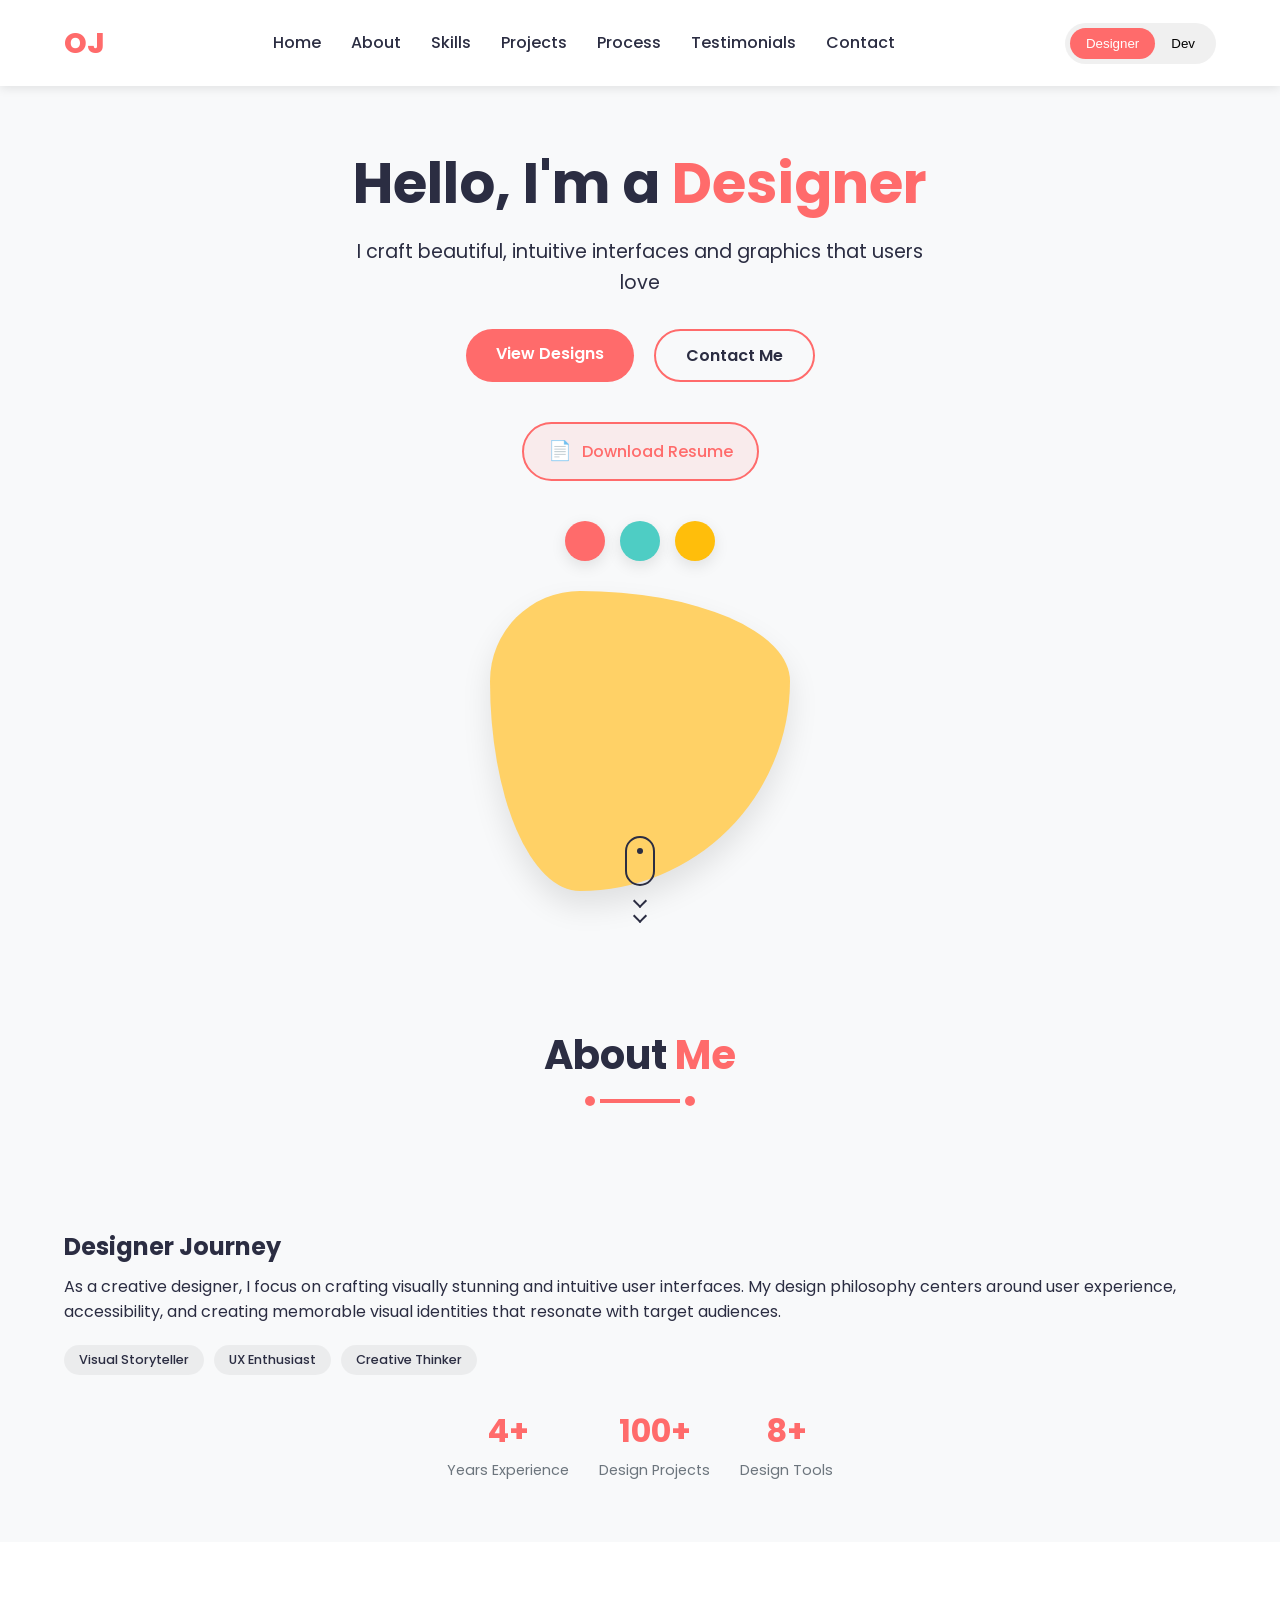
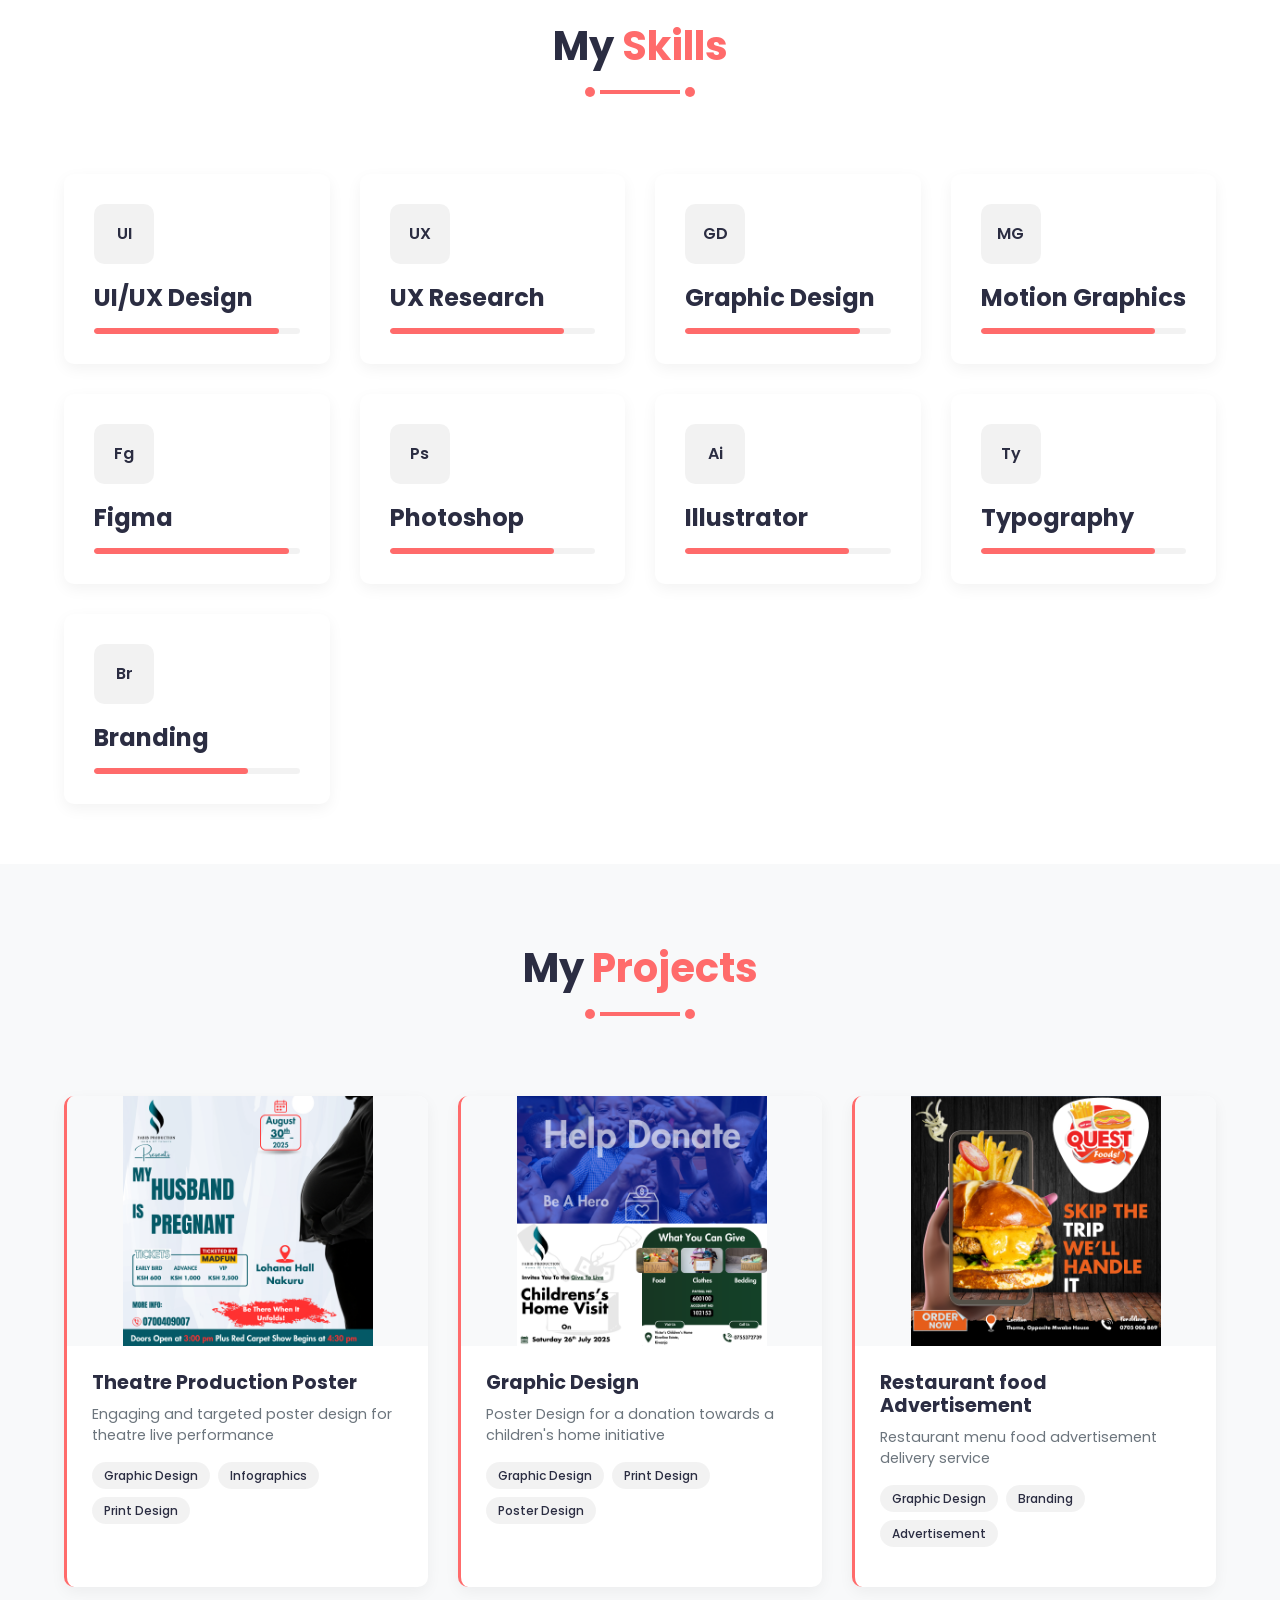
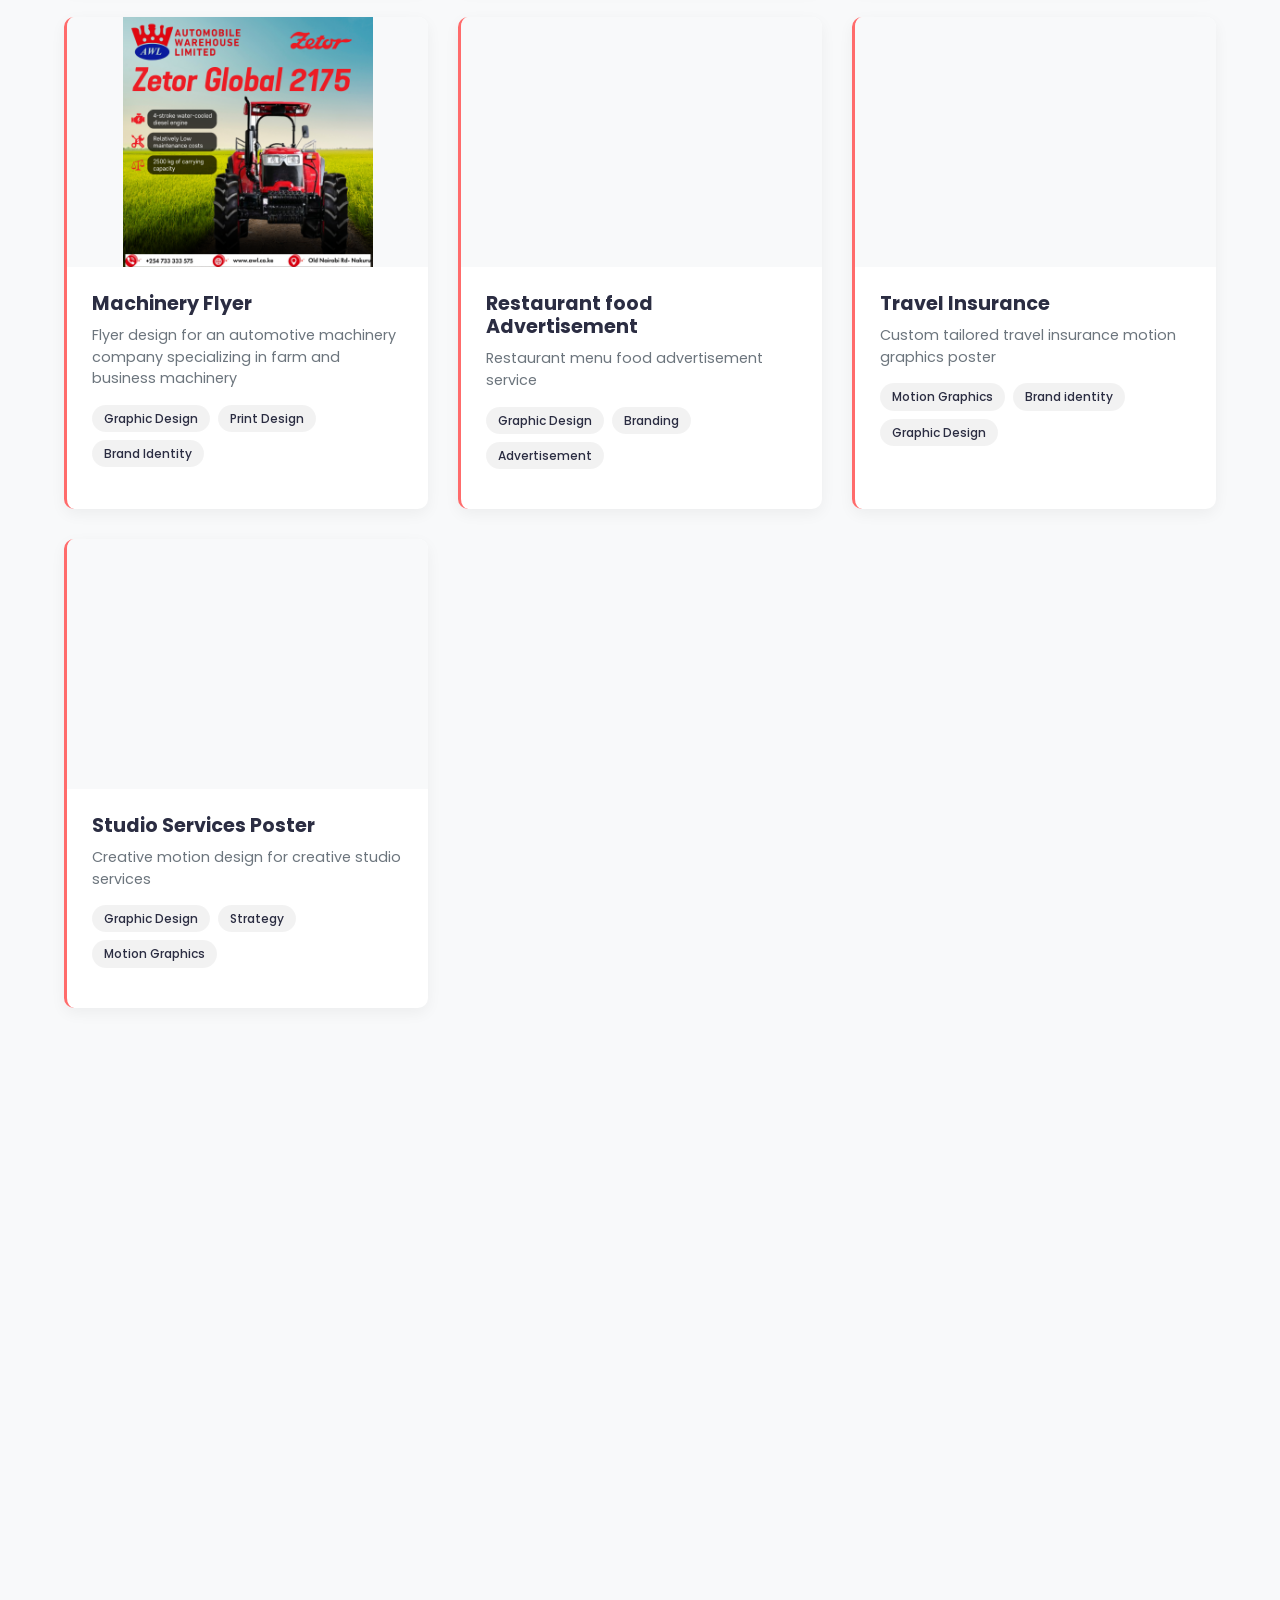
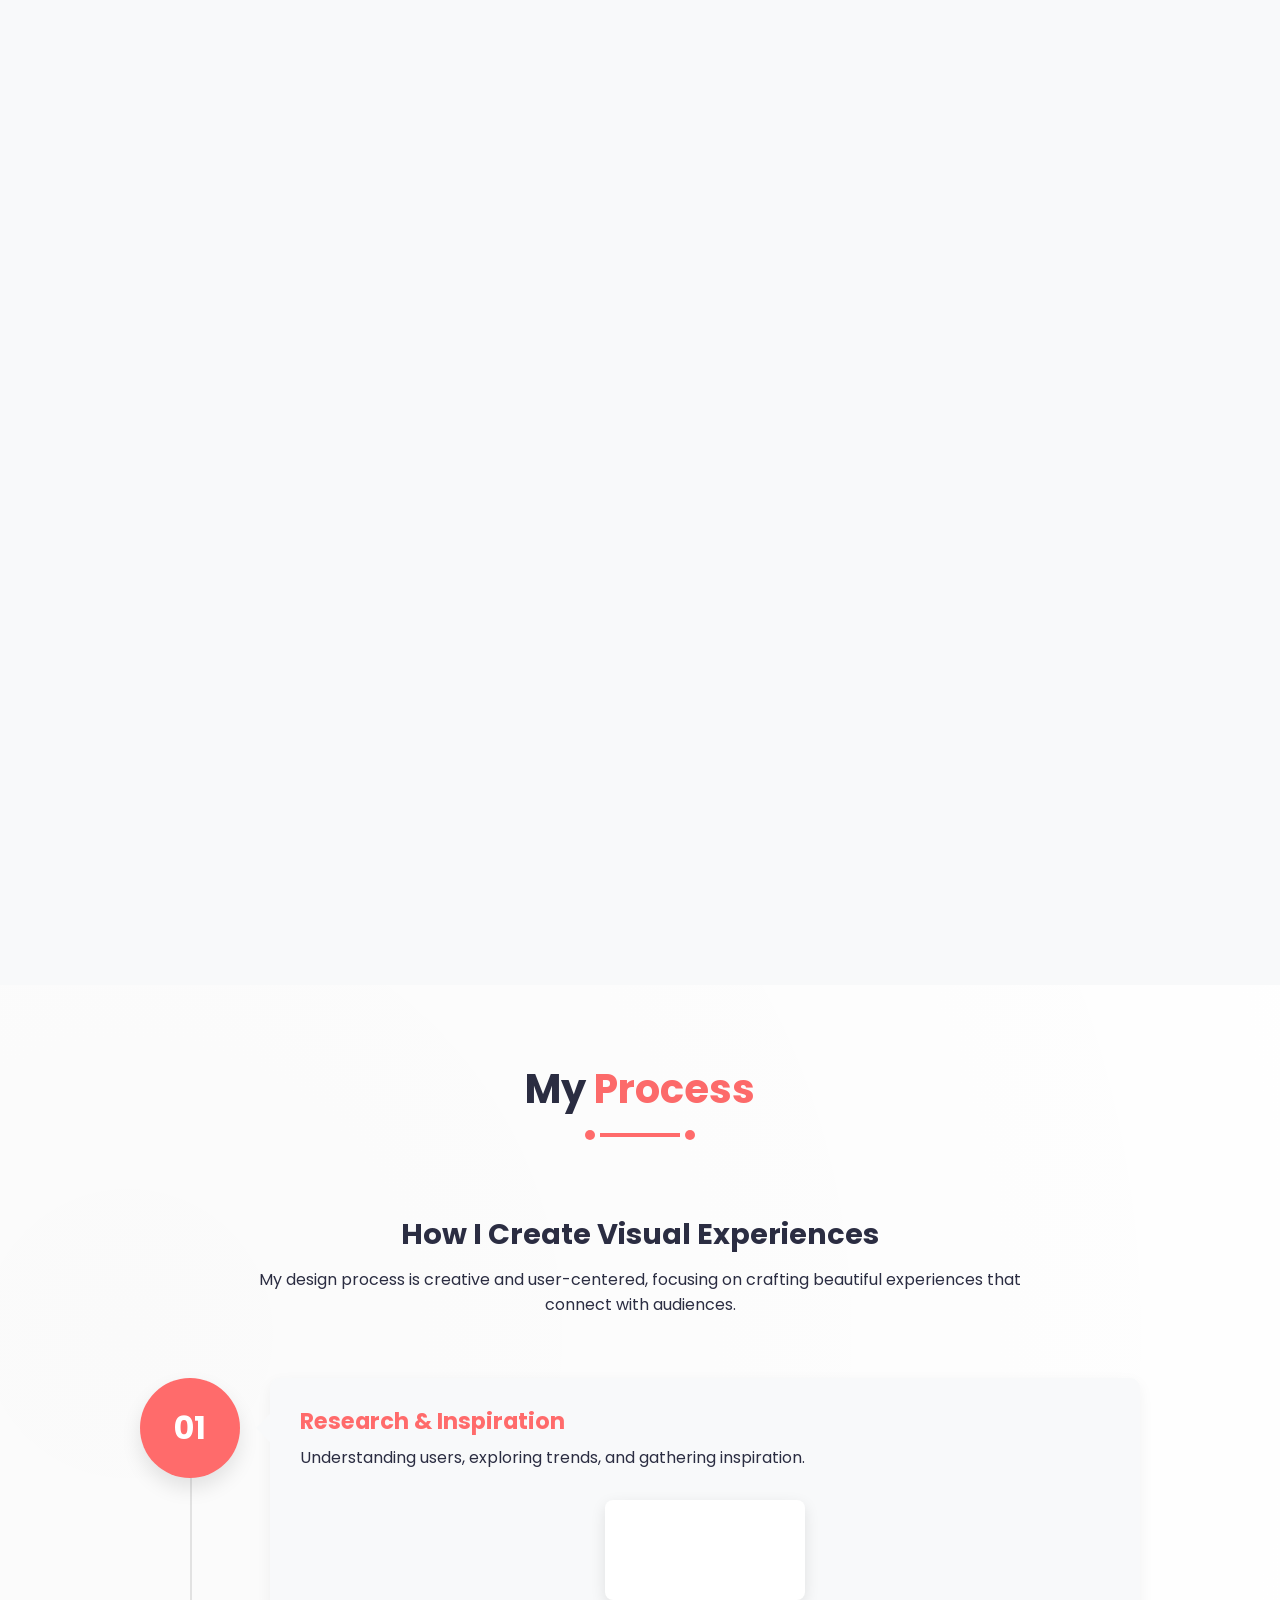
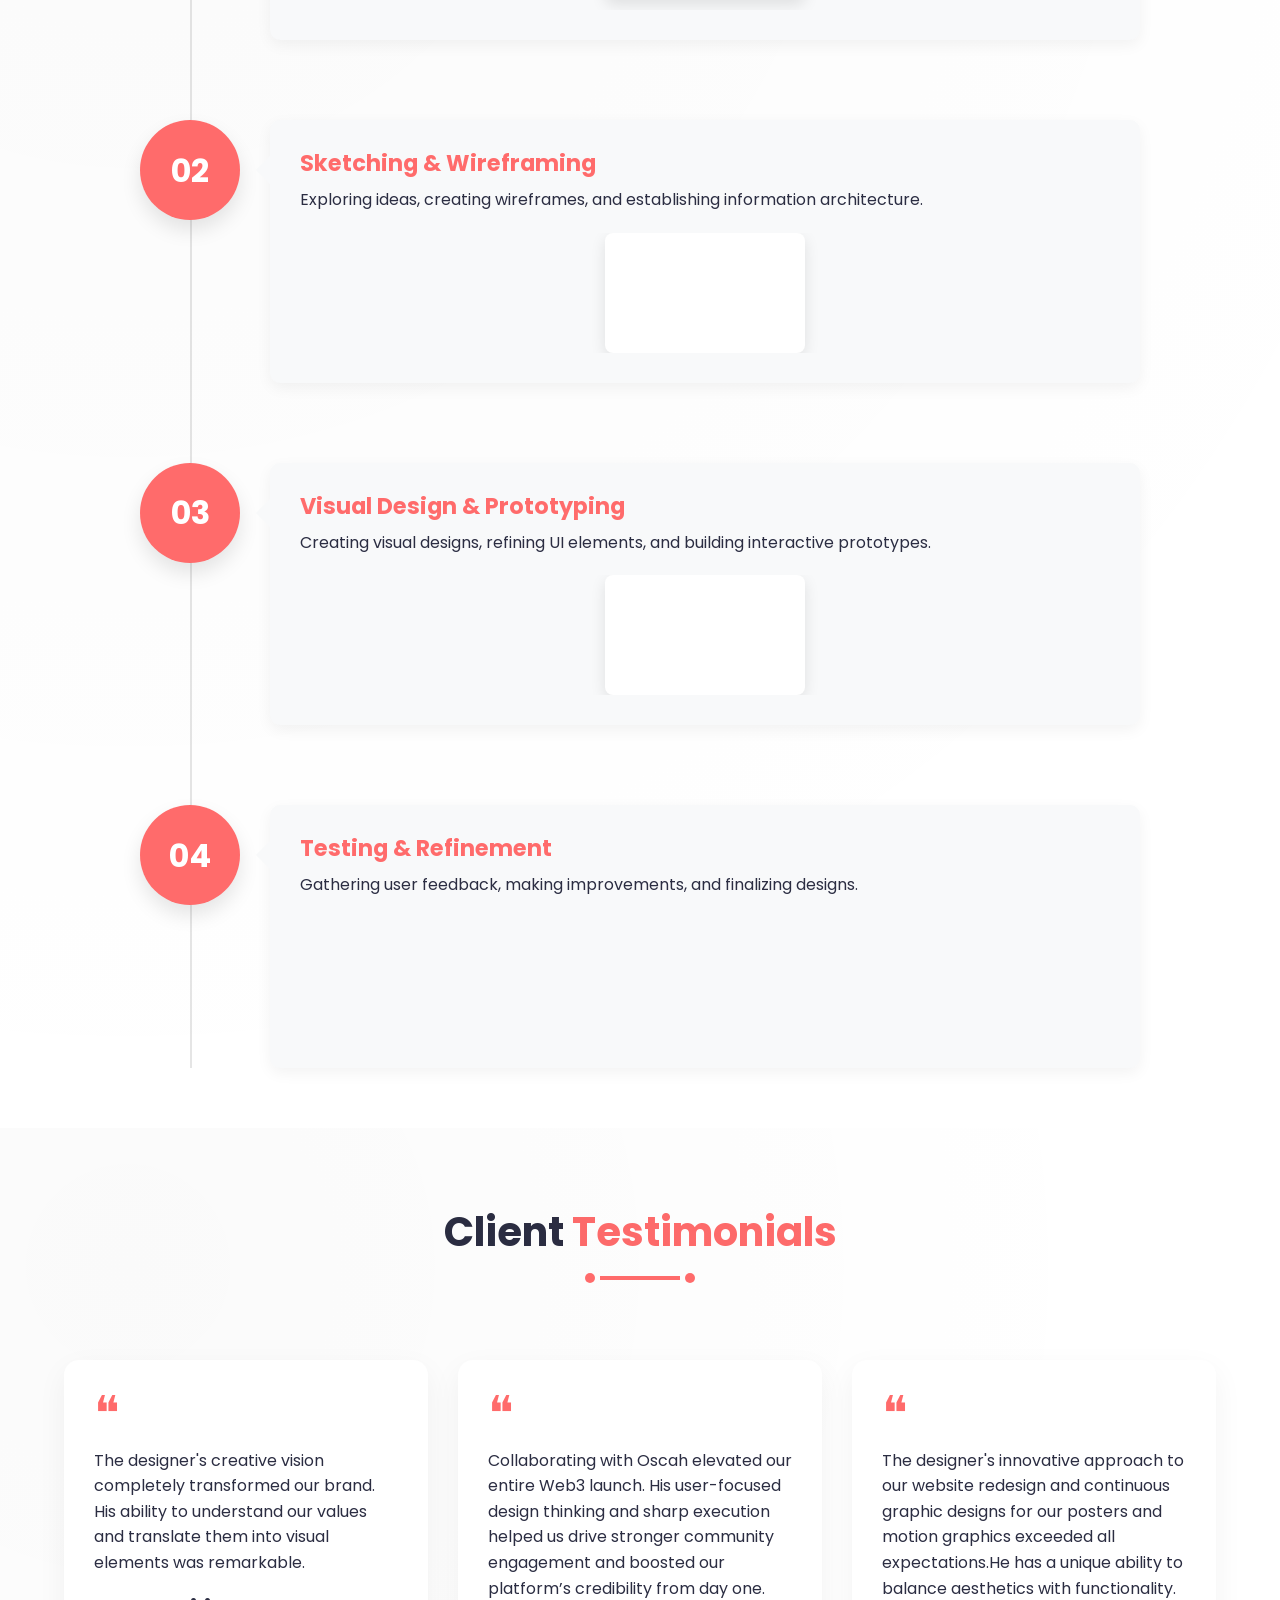
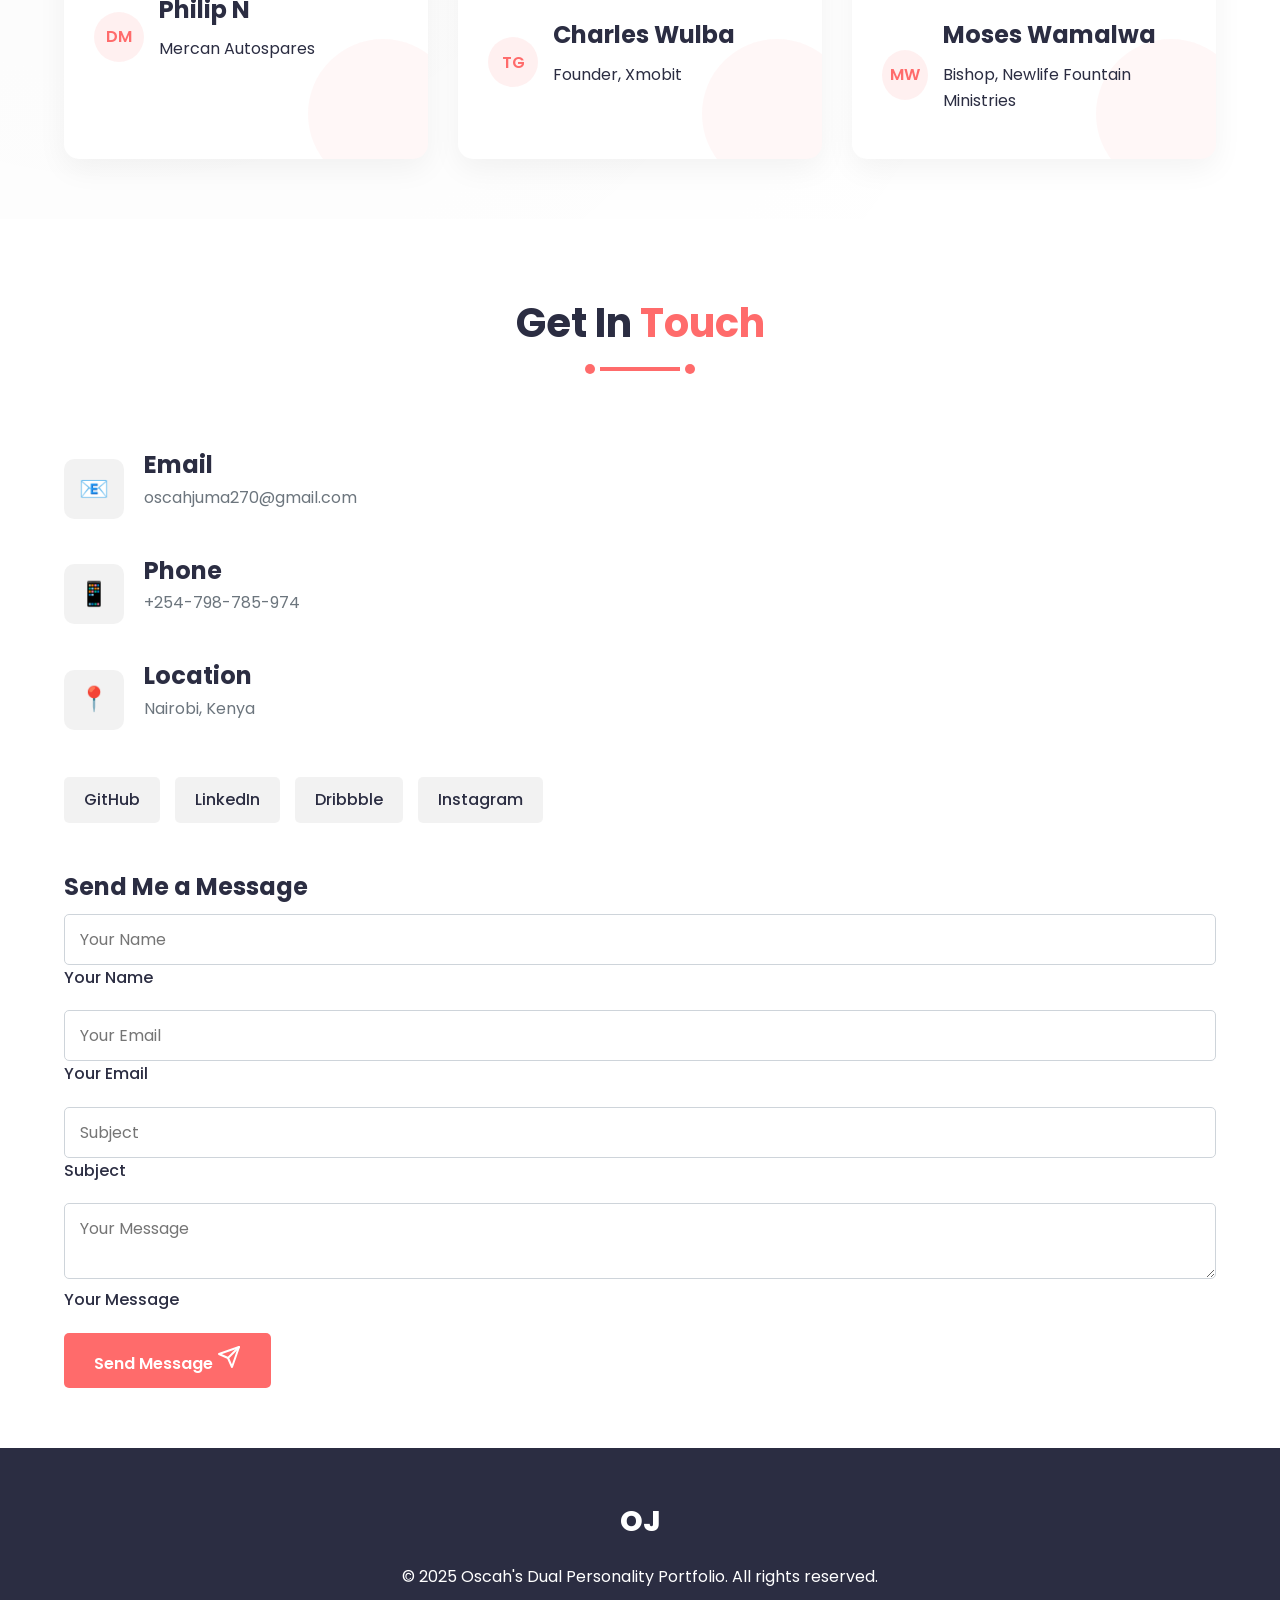
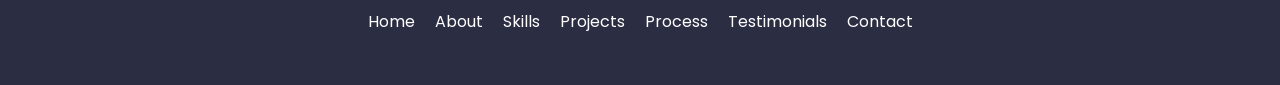
==== commit a922b595: "update general look" ====
--- a/index.html
+++ b/index.html
@@ -30,14 +30,26 @@
             <li><a href="#contact">Contact</a></li>
         </ul>
         <div class="persona-toggle">
-            <button class="toggle-btn active" data-persona="developer">Dev</button>
-            <button class="toggle-btn" data-persona="designer">Design</button>
+            <button class="toggle-btn active" data-persona="designer">Designer</button>
+            <button class="toggle-btn" data-persona="developer">Dev</button>
         </div>
     </nav>
 
     <!-- Hero Section -->
     <section id="hero" class="hero-section">
         <div class="hero-content">
+            <div class="hero-text designer-content">
+                <h1>Hello, I'm a <span class="highlight">Designer</span></h1>
+                <p>I craft beautiful, intuitive interfaces and graphics that users love</p>
+                <div class="hero-cta">
+                    <a href="#projects" class="primary-btn">View Designs</a>
+                    <a href="#contact" class="secondary-btn">Contact Me</a>
+                    <a href="Assets/resume/Oscah_Juma Design_Resume.pdf" download="Oscah Design Resume.pdf" class="resume-btn designer-resume-btn">
+                        <span class="resume-btn-icon">📄</span>
+                        <span class="resume-btn-text">Download Resume</span>
+                    </a>
+                </div>
+            </div>
             <div class="hero-text developer-content active">
                 <h1>Hello, I'm a <span class="highlight">Developer</span></h1>
                 <p>I build exceptional digital experiences with clean, efficient code</p>
@@ -45,18 +57,6 @@
                     <a href="#projects" class="primary-btn">View Projects</a>
                     <a href="#contact" class="secondary-btn">Contact Me</a>
                     <a href="Assets/resume/Dev Resume.pdf" download="Dev Resume.pdf" class="resume-btn developer-resume-btn">
-                        <span class="resume-btn-icon">📄</span>
-                        <span class="resume-btn-text">Download Resume</span>
-                    </a>
-                </div>
-            </div>
-            <div class="hero-text designer-content">
-                <h1>Hello, I'm a <span class="highlight">Designer</span></h1>
-                <p>I craft beautiful, intuitive interfaces and graphics that users love</p>
-                <div class="hero-cta">
-                    <a href="#projects" class="primary-btn">View Designs</a>
-                    <a href="#contact" class="secondary-btn">Contact Me</a>
-                    <a href="Assets/resume/Oscah Design Resume.pdf" download="Oscah Design Resume.pdf" class="resume-btn designer-resume-btn">
                         <span class="resume-btn-icon">📄</span>
                         <span class="resume-btn-text">Download Resume</span>
                     </a>
@@ -111,18 +111,7 @@
         </div>
         <div class="about-content">
             <div class="about-image">
-    <div class="image-container developer-content active">
-        <div class="image-placeholder">
-            <span><img src="./Assets/images/developer side.png" alt="developer"></span>
-        </div>
-        <div class="image-decoration"></div>
-    </div>
-    <div class="image-container designer-content">
-        <div class="image-placeholder">
-            <span><img src="./Assets/images/design side.png" alt="designer"></span>
-        </div>
-        <div class="image-decoration designer-decoration"></div>
-    </div>
+   
 </div>
                 <div class="developer-content active">
                     <h3>Developer Journey</h3>
@@ -1010,8 +999,8 @@
                                     <div class="avatar-placeholder">DM</div>
                                 </div>
                                 <div>
-                                    <h3>Dennis Mugambi</h3>
-                                    <p>Rural Digital Kenya</p>
+                                    <h3>Philip N</h3>
+                                    <p>Mercan Autospares</p>
                                 </div>
                             </div>
                         </div>
@@ -1020,15 +1009,18 @@
                     <div class="designer-testimonial">
                         <div class="designer-testimonial-content">
                             <div class="designer-quote-mark">❝</div>
-                            <p>Working with this designer was a game-changer for our social campaign. His user-centered 
-                                approach and attention to detail resulted in a significant increase in user engagement.</p>
+                            <p>Collaborating with Oscah elevated our entire Web3 launch. 
+                                His user-focused design thinking and sharp execution helped 
+                                us drive stronger community engagement and boosted our platform’s 
+                                credibility from day one.
+                            </p>
                             <div class="designer-client-info">
                                 <div class="designer-client-avatar">
                                     <div class="avatar-placeholder">TG</div>
                                 </div>
                                 <div>
-                                    <h3>Titus Gicharu</h3>
-                                    <p>Founder, Brandlogs</p>
+                                    <h3>Charles Wulba</h3>
+                                    <p>Founder, Xmobit</p>
                                 </div>
                             </div>
                         </div>
